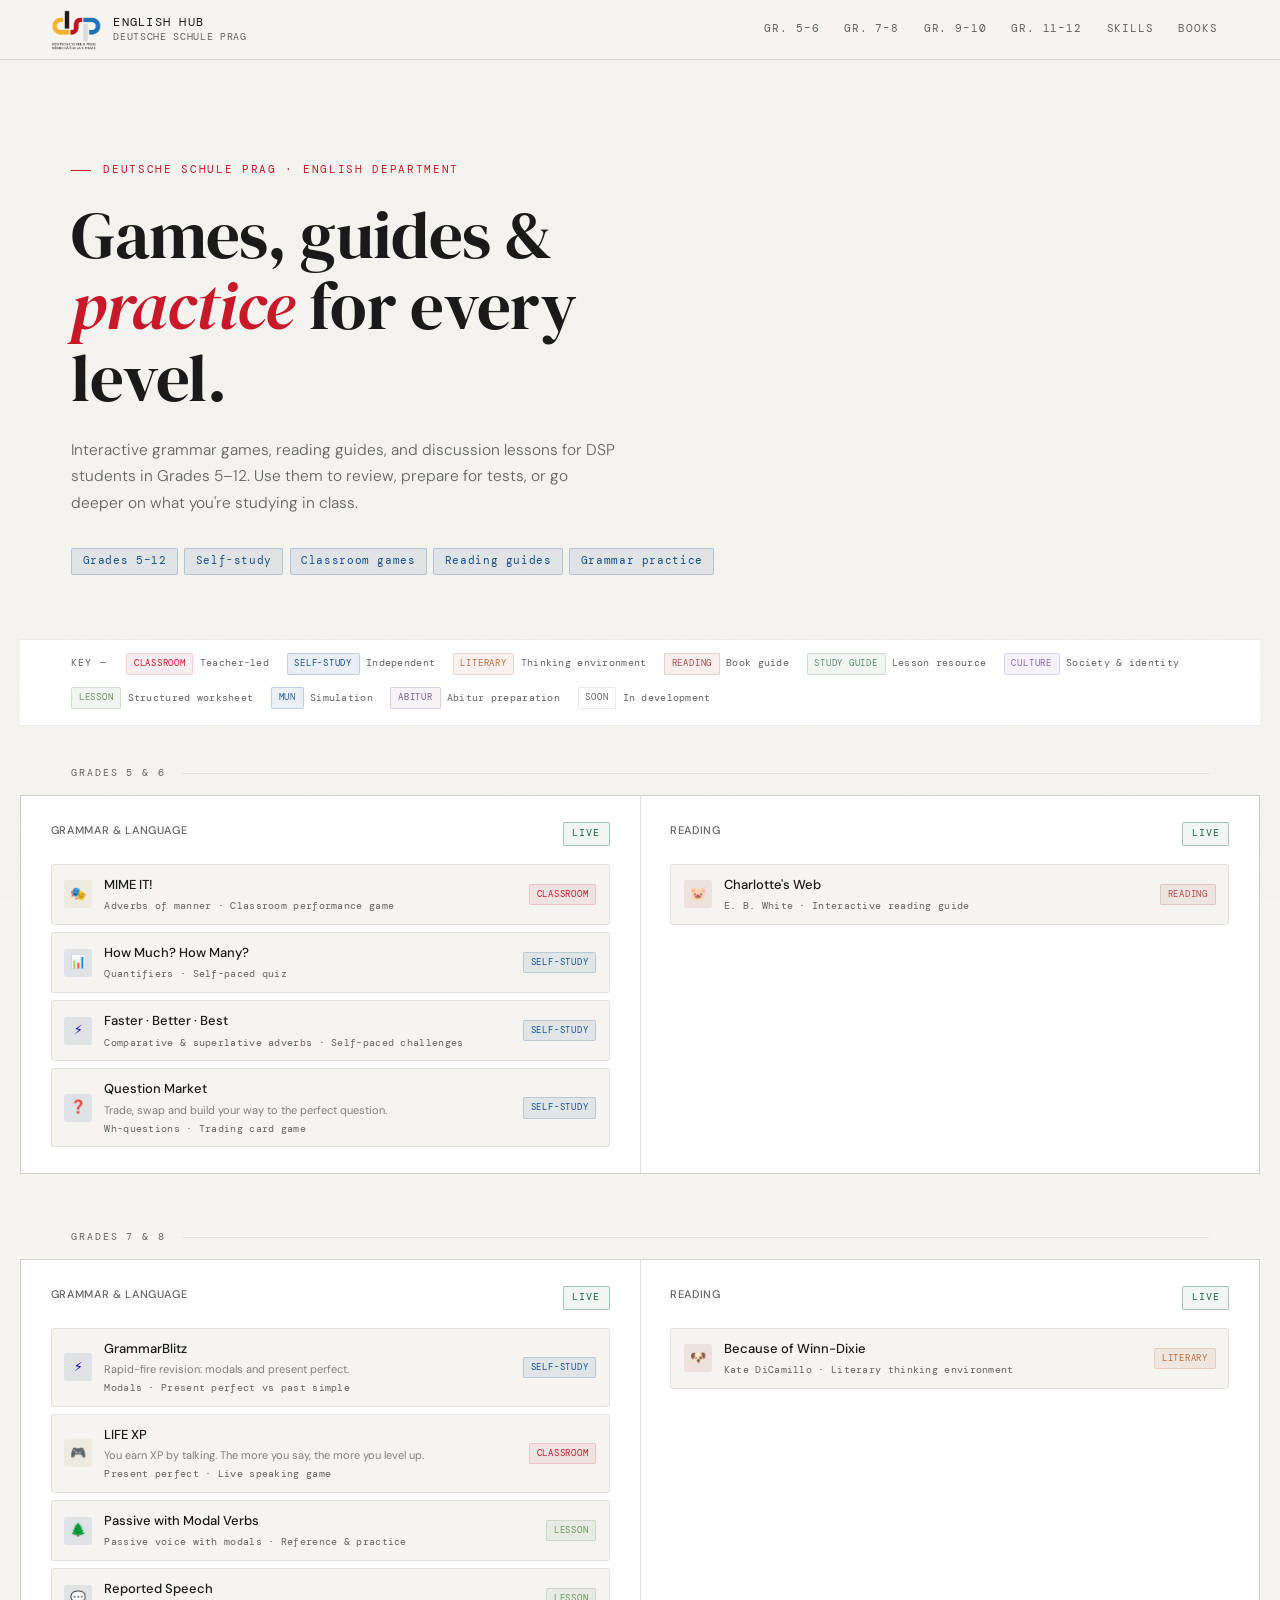
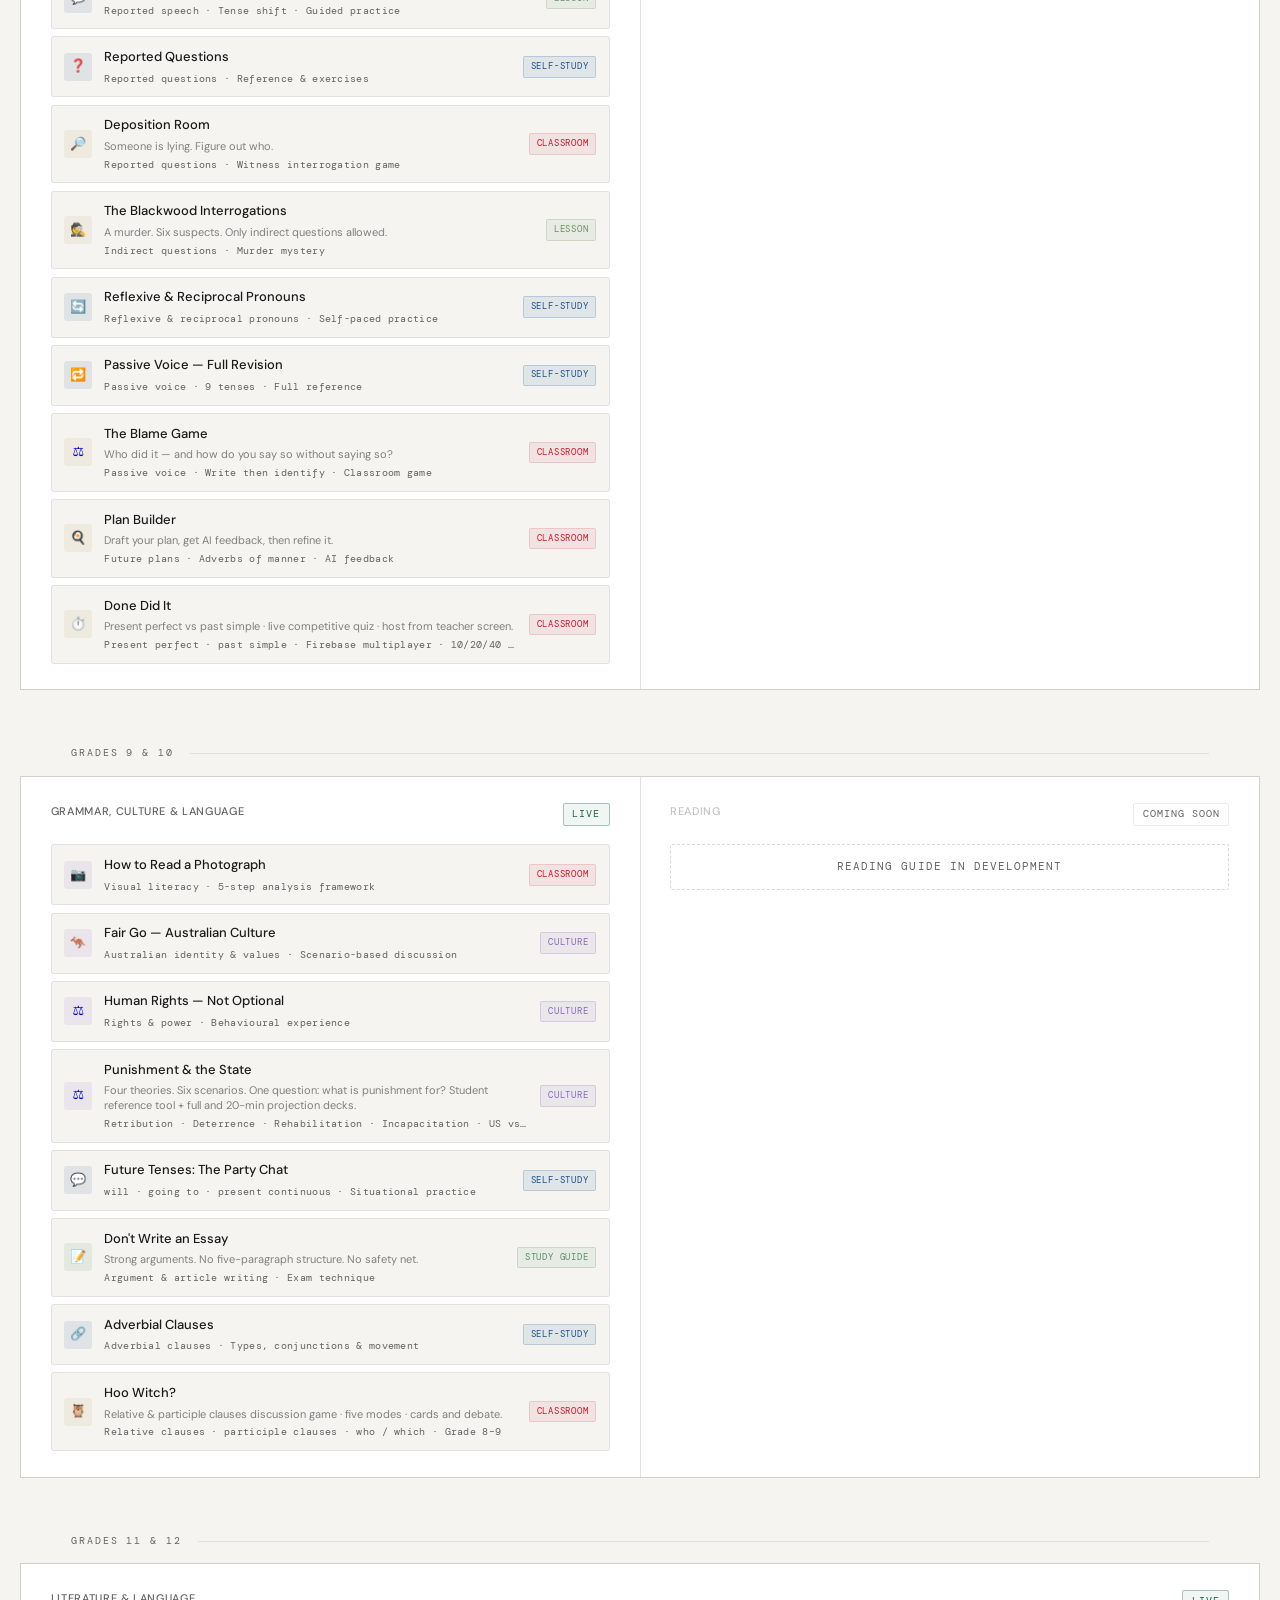
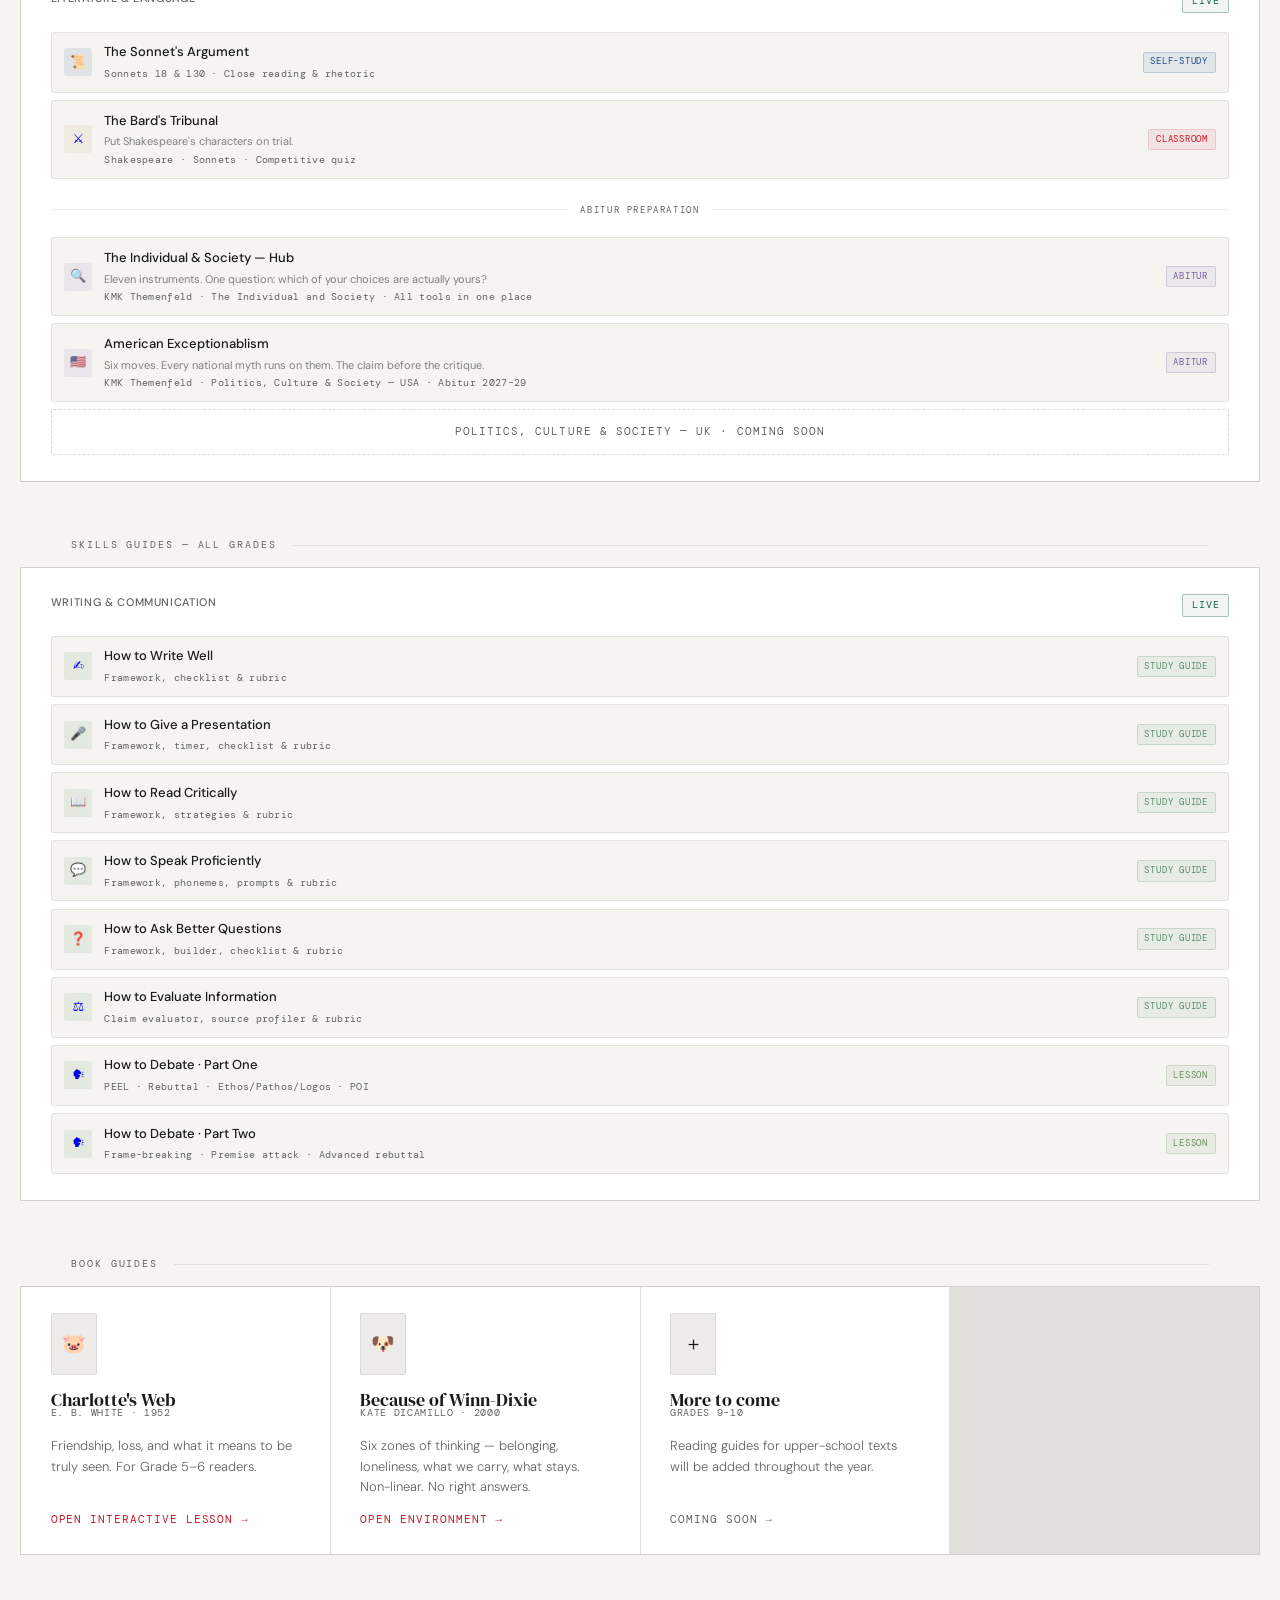
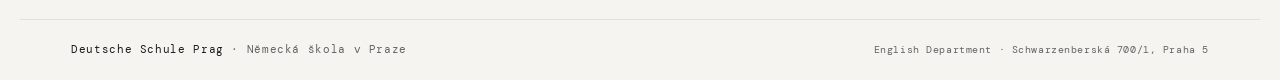
==== index.html @ 022a6817 "Add new game item for 'Punishment & the State'" ====
<!DOCTYPE html>
<html lang="en">
<head>
<meta charset="UTF-8">
<meta name="viewport" content="width=device-width, initial-scale=1.0">
<title>DSP English Hub</title>
<meta name="description" content="Interactive grammar games, reading guides, and discussion lessons for Deutsche Schule Prag students in Grades 5–12.">
<meta property="og:title" content="DSP English Hub">
<meta property="og:description" content="Interactive grammar games, reading guides, and discussion lessons for DSP students in Grades 5–12.">
<meta property="og:type" content="website">
<meta property="og:image" content="https://justinsteinmetz.github.io/DSP_English_Hub/og-image.png">
<meta property="og:image:width" content="1200">
<meta property="og:image:height" content="630">
<link rel="icon" href="dsp-logo.svg" type="image/svg+xml">
<link rel="icon" href="dsp-logo.png" type="image/png">
<link rel="preconnect" href="https://fonts.googleapis.com">
<link rel="preconnect" href="https://fonts.gstatic.com" crossorigin>
<link href="https://fonts.googleapis.com/css2?family=DM+Serif+Display:ital@0;1&family=DM+Mono:wght@300;400;500&family=DM+Sans:ital,wght@0,300;0,400;0,500;1,300&display=swap" rel="stylesheet">
<style>
  :root {
    --bg:          #f5f4f0;
    --bg2:         #edecea;
    --bg3:         #e6e4de;
    --surface:     #ffffff;
    --border:      rgba(0,0,0,0.08);
    --border-hi:   rgba(0,0,0,0.15);
    --text:        #1a1a1a;
    --muted:       #636363;
    --accent:      #c8192a;
    --accent2:     #1a4f8c;
    --accent-dim:  rgba(200,25,42,0.07);
    --green:       #1a6642;
    --tag-bg:      rgba(26,79,140,0.09);
    --shadow-card: 0 1px 3px rgba(0,0,0,0.04), 0 1px 2px rgba(0,0,0,0.03);

    --serif: 'DM Serif Display', Georgia, serif;
    --mono:  'DM Mono', monospace;
    --sans:  'DM Sans', system-ui, sans-serif;
  }

  *, *::before, *::after { box-sizing: border-box; margin: 0; padding: 0; }
  html { scroll-behavior: smooth; }

  body {
    background: var(--bg);
    color: var(--text);
    font-family: var(--sans);
    font-size: 15px;
    line-height: 1.6;
    min-height: 100vh;
    overflow-x: hidden;
    position: relative;
  }

  /* Grain texture — actually visible this time */
  body::before {
    content: '';
    position: fixed;
    inset: 0;
    background-image: url("data:image/svg+xml,%3Csvg viewBox='0 0 200 200' xmlns='http://www.w3.org/2000/svg'%3E%3Cfilter id='n'%3E%3CfeTurbulence type='fractalNoise' baseFrequency='0.75' numOctaves='4' stitchTiles='stitch'/%3E%3C/filter%3E%3Crect width='100%25' height='100%25' filter='url(%23n)' opacity='0.05'/%3E%3C/svg%3E");
    background-size: 200px 200px;
    pointer-events: none;
    z-index: 0;
    opacity: 0.75;
    mix-blend-mode: multiply;
  }

  /* ── HEADER ── */
  header {
    position: sticky;
    top: 0;
    z-index: 100;
    padding: 0 clamp(1.25rem, 4vw, 3.5rem);
    height: 60px;
    display: flex;
    align-items: center;
    justify-content: space-between;
    border-bottom: 1px solid var(--border-hi);
    background: rgba(245,244,240,0.96);
    backdrop-filter: blur(8px);
    -webkit-backdrop-filter: blur(8px);
  }

  .logo {
    display: flex;
    align-items: center;
    gap: 0.7rem;
    text-decoration: none;
    flex-shrink: 0;
  }

  .logo-mark img {
    height: 40px;
    width: auto;
    display: block;
  }

  .logo-text {
    font-family: var(--mono);
    font-size: 11.5px;
    font-weight: 400;
    letter-spacing: 0.11em;
    text-transform: uppercase;
    color: var(--text);
    line-height: 1.3;
  }

  .logo-text span {
    display: block;
    color: var(--muted);
    font-size: 9.5px;
    letter-spacing: 0.07em;
  }

  nav {
    display: flex;
    align-items: center;
    gap: 0.15rem;
  }

  nav a {
    font-family: var(--mono);
    font-size: 10.5px;
    letter-spacing: 0.08em;
    text-transform: uppercase;
    color: var(--muted);
    text-decoration: none;
    padding: 0.35rem 0.7rem;
    border-radius: 2px;
    transition: color 0.15s, background 0.15s;
  }

  nav a:hover {
    color: var(--text);
    background: var(--surface);
  }

  /* ── HERO ── */
  .hero {
    position: relative;
    z-index: 1;
    padding: clamp(3.5rem, 8vw, 6.5rem) clamp(1.25rem, 4vw, 3.5rem) clamp(2.5rem, 5vw, 4.5rem);
    max-width: 1240px;
    margin: 0 auto;
  }

  .hero-eyebrow {
    font-family: var(--mono);
    font-size: 10.5px;
    letter-spacing: 0.16em;
    text-transform: uppercase;
    color: var(--accent);
    margin-bottom: 1.25rem;
    display: flex;
    align-items: center;
    gap: 0.75rem;
  }

  .hero-eyebrow::before {
    content: '';
    display: block;
    width: 20px;
    height: 1px;
    background: currentColor;
    flex-shrink: 0;
  }

  h1 {
    font-family: var(--serif);
    font-size: clamp(2.5rem, 5.5vw, 4.2rem);
    font-weight: 400;
    line-height: 1.06;
    color: var(--text);
    max-width: 18ch;
    margin-bottom: 1.5rem;
    letter-spacing: -0.01em;
  }

  h1 em {
    font-style: italic;
    color: var(--accent);
  }

  .hero-desc {
    font-size: 15.5px;
    color: var(--muted);
    max-width: 50ch;
    line-height: 1.7;
    margin-bottom: 2rem;
    font-weight: 300;
  }

  .hero-tags {
    display: flex;
    flex-wrap: wrap;
    gap: 0.4rem;
  }

  .tag {
    font-family: var(--mono);
    font-size: 10.5px;
    letter-spacing: 0.06em;
    color: var(--accent2);
    background: var(--tag-bg);
    border: 1px solid rgba(26,79,140,0.22);
    padding: 0.25rem 0.65rem;
    border-radius: 2px;
  }

  /* ── SECTION LABELS ── */
  .section-label {
    position: relative;
    z-index: 1;
    font-family: var(--mono);
    font-size: 9.5px;
    letter-spacing: 0.20em;
    text-transform: uppercase;
    color: var(--muted);
    padding: clamp(1.5rem, 3.5vw, 2.5rem) clamp(1.25rem, 4vw, 3.5rem) 0.9rem;
    max-width: 1240px;
    margin: 0 auto;
    display: flex;
    align-items: center;
    gap: 1rem;
    scroll-margin-top: 68px;
  }

  .section-label::after {
    content: '';
    flex: 1;
    height: 1px;
    background: var(--border);
  }

  /* ── KEY BAR ── */
  .key-bar {
    position: relative;
    z-index: 1;
    background: var(--surface);
    max-width: 1240px;
    margin: 0 auto;
    padding: 0.85rem clamp(1.25rem, 4vw, 3.5rem) 1rem;
    display: flex;
    flex-wrap: wrap;
    gap: 0.8rem 1.1rem;
    align-items: center;
    border-top: 1px solid var(--border);
    border-bottom: 1px solid var(--border);
    margin-bottom: 0;
  }

  .key-label {
    font-family: var(--mono);
    font-size: 9.5px;
    letter-spacing: 0.12em;
    color: var(--muted);
    text-transform: uppercase;
    margin-right: 0.1rem;
  }

  .key-item {
    display: flex;
    align-items: center;
    gap: 0.4rem;
    font-family: var(--mono);
    font-size: 9.5px;
    color: var(--muted);
    letter-spacing: 0.03em;
  }

  /* ── YEAR GRID ── */
  .year-grid {
    display: grid;
    grid-template-columns: repeat(auto-fit, minmax(310px, 1fr));
    gap: 1px;
    background: var(--border);
    max-width: 1240px;
    margin: 0 auto clamp(0.5rem, 2vw, 1rem);
    border: 1px solid var(--border);
    position: relative;
    z-index: 1;
  }

  .year-card {
    background: var(--surface);
    padding: 1.6rem 1.85rem;
    display: flex;
    flex-direction: column;
    gap: 1.15rem;
    transition: background 0.18s;
    position: relative;
    overflow: hidden;
  }

  /* Left accent line */
  .year-card::before {
    content: '';
    position: absolute;
    top: 0; left: 0;
    width: 3px;
    height: 100%;
    background: transparent;
    transition: background 0.18s;
  }

  .year-card:hover { background: var(--bg2); }
  .year-card:hover::before { background: var(--accent); }

  .year-card-header {
    display: flex;
    align-items: flex-start;
    justify-content: space-between;
    gap: 1rem;
  }

  .year-number {
    font-family: var(--serif);
    font-size: 2.2rem;
    font-weight: 400;
    line-height: 1;
    color: var(--text);
    letter-spacing: -0.02em;
  }

  .year-title {
    font-family: var(--sans);
    font-size: 11px;
    font-weight: 500;
    color: var(--muted);
    letter-spacing: 0.06em;
    text-transform: uppercase;
  }

  .year-badge {
    font-family: var(--mono);
    font-size: 9.5px;
    letter-spacing: 0.1em;
    text-transform: uppercase;
    padding: 0.2rem 0.55rem;
    border-radius: 2px;
    border: 1px solid;
    flex-shrink: 0;
  }

  .badge-active {
    color: var(--green);
    border-color: rgba(26,102,66,0.35);
    background: rgba(26,102,66,0.06);
  }

  .badge-soon {
    color: var(--muted);
    border-color: var(--border);
    background: transparent;
  }

  /* ── GAME LIST ── */
  .game-list {
    display: flex;
    flex-direction: column;
    gap: 0.45rem;
  }

  .game-item {
    display: flex;
    align-items: center;
    gap: 0.75rem;
    padding: 0.6rem 0.8rem;
    background: var(--bg);
    border: 1px solid var(--border);
    border-radius: 3px;
    text-decoration: none;
    transition: border-color 0.15s, background 0.15s, transform 0.1s;
    position: relative;
  }

  .game-item:hover {
    border-color: var(--border-hi);
    background: var(--surface);
    transform: translateX(2px);
  }

  .game-item.disabled {
    opacity: 0.35;
    pointer-events: none;
    cursor: default;
  }

  .game-icon {
    width: 28px;
    height: 28px;
    border-radius: 3px;
    display: flex;
    align-items: center;
    justify-content: center;
    font-size: 13px;
    flex-shrink: 0;
  }

  .icon-classroom { background: rgba(200,169,110,0.13); }
  .icon-self      { background: rgba(26,79,140,0.10);  }
  .icon-culture   { background: rgba(155,126,203,0.12);}
  .icon-reading   { background: rgba(180,80,80,0.11);  }
  .icon-guide     { background: rgba(100,155,110,0.12);}
  .icon-mun       { background: rgba(26,79,140,0.13);  }

  .game-info { flex: 1; min-width: 0; }

  .game-name {
    font-family: var(--sans);
    font-size: 13px;
    font-weight: 500;
    color: var(--text);
    white-space: nowrap;
    overflow: hidden;
    text-overflow: ellipsis;
  }


.game-desc{
  font-size:11px;
  line-height:1.35;
  color:var(--muted);
  margin-top:3px;
  margin-bottom:2px;
  opacity:.8;
}

  .game-meta {
    font-family: var(--mono);
    font-size: 10px;
    color: var(--muted);
    letter-spacing: 0.03em;
    margin-top: 3px;
    white-space: nowrap;
    overflow: hidden;
    text-overflow: ellipsis;
  }

  /* ── TYPE BADGES ── */
  .game-type {
    font-family: var(--mono);
    font-size: 8.5px;
    letter-spacing: 0.09em;
    text-transform: uppercase;
    padding: 0.18rem 0.42rem;
    border-radius: 2px;
    flex-shrink: 0;
    border: 1px solid transparent;
  }

  .type-classroom { color: var(--accent);  background: var(--accent-dim); border-color: rgba(200,25,42,0.15); }
  .type-self      { color: var(--accent2); background: var(--tag-bg);     border-color: rgba(26,79,140,0.2); }
  .type-lesson    { color: #6a9060;  background: rgba(106,144,96,0.09);  border-color: rgba(106,144,96,0.22); }
  .type-reading   { color: #b04a4a;  background: rgba(176,74,74,0.09);   border-color: rgba(176,74,74,0.2); }
  .type-literary  { color: #b86a3a;  background: rgba(184,106,58,0.09);  border-color: rgba(184,106,58,0.2); }
  .type-guide     { color: #5a8e6a;  background: rgba(90,142,106,0.09);  border-color: rgba(90,142,106,0.22); }
  .type-culture   { color: #8a66bb;  background: rgba(138,102,187,0.09); border-color: rgba(138,102,187,0.22); }
  .type-mun       { color: #2a5fa0;  background: rgba(42,95,160,0.09);   border-color: rgba(42,95,160,0.22); }
  .type-soon      { color: var(--muted); background: transparent; border-color: var(--border); }

  /* ── COMING SOON STATE ── */
  .year-card.coming-soon .year-title { opacity: 0.38; }

  .coming-soon-msg {
    font-family: var(--mono);
    font-size: 10.5px;
    letter-spacing: 0.1em;
    text-transform: uppercase;
    color: var(--muted);
    border: 1px dashed var(--border-hi);
    padding: 0.85rem 1rem;
    text-align: center;
    border-radius: 2px;
  }

  /* ── BOOK GRID ── */
  .book-grid {
    display: grid;
    grid-template-columns: repeat(auto-fill, minmax(270px, 1fr));
    gap: 1px;
    background: var(--border);
    max-width: 1240px;
    margin: 0 auto clamp(1rem, 3vw, 2rem);
    border: 1px solid var(--border);
    position: relative;
    z-index: 1;
  }

  .book-card {
    background: var(--surface);
    padding: 1.6rem 1.85rem;
    display: flex;
    flex-direction: column;
    gap: 0.9rem;
    position: relative;
    overflow: hidden;
    transition: background 0.18s;
  }

  /* Top accent line — all cards, on hover */
  .book-card::before {
    content: '';
    position: absolute;
    top: 0; left: 0;
    width: 100%; height: 3px;
    background: transparent;
    transition: background 0.18s;
  }

  .book-card:hover { background: var(--bg2); }
  .book-card:not(.coming-soon):hover::before { background: var(--accent); }

  .book-cover-placeholder {
    width: 46px;
    height: 62px;
    background: var(--bg2);
    border: 1px solid var(--border);
    border-radius: 2px;
    display: flex;
    align-items: center;
    justify-content: center;
    font-size: 19px;
    flex-shrink: 0;
  }

  .book-title {
    font-family: var(--serif);
    font-size: 1.15rem;
    font-weight: 400;
    line-height: 1.2;
    color: var(--text);
  }

  .book-author {
    font-family: var(--mono);
    font-size: 9.5px;
    letter-spacing: 0.07em;
    color: var(--muted);
    text-transform: uppercase;
    margin-top: -0.3rem;
  }

  .book-desc {
    font-size: 13px;
    color: var(--muted);
    line-height: 1.58;
    font-weight: 300;
  }

  .book-link {
    font-family: var(--mono);
    font-size: 10.5px;
    letter-spacing: 0.09em;
    text-transform: uppercase;
    color: var(--accent);
    text-decoration: none;
    display: inline-flex;
    align-items: center;
    gap: 0.35rem;
    margin-top: auto;
    transition: gap 0.15s;
  }

  .book-link:hover { gap: 0.65rem; }
  .book-link.disabled { color: var(--muted); pointer-events: none; }

  /* ── FOOTER ── */
  footer {
    position: relative;
    z-index: 1;
    max-width: 1240px;
    margin: clamp(2rem, 5vw, 4rem) auto 0;
    padding: 1.35rem clamp(1.25rem, 4vw, 3.5rem);
    border-top: 1px solid var(--border);
    display: flex;
    align-items: center;
    justify-content: space-between;
    flex-wrap: wrap;
    gap: 0.75rem;
  }

  .footer-left {
    font-family: var(--mono);
    font-size: 10.5px;
    color: var(--muted);
    letter-spacing: 0.06em;
  }

  .footer-left strong { color: var(--text); font-weight: 400; }

  .footer-right {
    font-family: var(--mono);
    font-size: 9.5px;
    color: var(--muted);
    letter-spacing: 0.06em;
    text-align: right;
  }

  /* ── THEMENFELD DIVIDER ── */
  .themenfeld-divider {
    font-family: var(--mono);
    font-size: 9px;
    letter-spacing: 0.18em;
    text-transform: uppercase;
    color: var(--muted);
    display: flex;
    align-items: center;
    gap: 0.75rem;
    margin: 0.35rem 0 0.1rem;
  }

  .themenfeld-divider::before,
  .themenfeld-divider::after {
    content: '';
    flex: 1;
    height: 1px;
    background: var(--border);
  }

  .type-themenfeld {
    color: #7a5ea0;
    background: rgba(122,94,160,0.08);
    border-color: rgba(122,94,160,0.22);
  }

  .themenfeld-item {
    opacity: 0.72;
    pointer-events: none;
    cursor: default;
  }

  /* ── SCROLLBAR ── */
  ::-webkit-scrollbar { width: 5px; }
  ::-webkit-scrollbar-track { background: var(--bg); }
  ::-webkit-scrollbar-thumb { background: var(--border-hi); border-radius: 3px; }
  ::-webkit-scrollbar-thumb:hover { background: var(--muted); }

  /* ── MOBILE NAV ── */
  .nav-toggle {
    display: none;
    background: none;
    border: 1px solid var(--border-hi);
    color: var(--muted);
    font-family: var(--mono);
    font-size: 10.5px;
    letter-spacing: 0.08em;
    text-transform: uppercase;
    padding: 0.35rem 0.7rem;
    cursor: pointer;
    border-radius: 2px;
    transition: background 0.15s, color 0.15s;
  }

  .nav-toggle:hover { background: var(--surface); color: var(--text); }

  @media (max-width: 620px) {
    nav {
      display: none;
      flex-direction: column;
      position: absolute;
      top: 60px;
      left: 0; right: 0;
      background: var(--bg);
      border-bottom: 1px solid var(--border-hi);
      padding: 0.5rem;
      z-index: 200;
    }
    nav.open { display: flex; }
    nav a { padding: 0.6rem 0.75rem; }
    .nav-toggle { display: block; }
    .year-grid, .book-grid { grid-template-columns: 1fr; }
    .key-bar { gap: 0.6rem; }
    h1 { max-width: 100%; }
  }

  /* ── REDUCED MOTION ── */
  @media (prefers-reduced-motion: reduce) {
    *, *::before, *::after {
      transition: none !important;
      animation: none !important;
    }
  }
</style>
</head>
<body>

<!-- HEADER -->
<header>
  <a href="#" class="logo">
    <div class="logo-mark">
      <img src="[data-uri]" alt="Deutsche Schule Prag">
    </div>
    <div class="logo-text">
      English Hub
      <span>Deutsche Schule Prag</span>
    </div>
  </a>
  <button class="nav-toggle" id="navToggle" onclick="toggleNav()" aria-label="Toggle navigation" aria-expanded="false">Menu</button>
  <nav id="mainNav">
    <a href="#grades">Gr. 5–6</a>
    <a href="#grades7-8">Gr. 7–8</a>
    <a href="#grades9-10">Gr. 9–10</a>
    <a href="#grades11-12">Gr. 11–12</a>
    <a href="#skills-guides">Skills</a>
    <a href="#books">Books</a>
  </nav>
</header>

<!-- HERO -->
<main>
<section class="hero">
  <div class="hero-eyebrow">Deutsche Schule Prag · English Department</div>
  <h1>Games, guides &amp; <em>practice</em> for every level.</h1>
  <p class="hero-desc">
    Interactive grammar games, reading guides, and discussion lessons for DSP students in Grades 5–12.
    Use them to review, prepare for tests, or go deeper on what you're studying in class.
  </p>
  <div class="hero-tags">
    <span class="tag">Grades 5–12</span>
    <span class="tag">Self-study</span>
    <span class="tag">Classroom games</span>
    <span class="tag">Reading guides</span>
    <span class="tag">Grammar practice</span>
  </div>
</section>

<!-- KEY -->
<div class="key-bar">
  <span class="key-label">Key —</span>
  <span class="key-item"><span class="game-type type-classroom">Classroom</span> Teacher-led</span>
  <span class="key-item"><span class="game-type type-self">Self-study</span> Independent</span>
  <span class="key-item"><span class="game-type type-literary">Literary</span> Thinking environment</span>
  <span class="key-item"><span class="game-type type-reading">Reading</span> Book guide</span>
  <span class="key-item"><span class="game-type type-guide">Study guide</span> Lesson resource</span>
  <span class="key-item"><span class="game-type type-culture">Culture</span> Society &amp; identity</span>
  <span class="key-item"><span class="game-type type-lesson">Lesson</span> Structured worksheet</span>
  <span class="key-item"><span class="game-type type-mun">MUN</span> Simulation</span>
  <span class="key-item"><span class="game-type type-themenfeld">Abitur</span> Abitur preparation</span>
  <span class="key-item"><span class="game-type type-soon">Soon</span> In development</span>
</div>

<!-- ─────────── GRADES 5–6 ─────────── -->
<div class="section-label" id="grades">Grades 5 &amp; 6</div>
<div class="year-grid">

  <div class="year-card">
    <div class="year-card-header">
      <div>
        <div class="year-title">Grammar &amp; Language</div>
      </div>
      <span class="year-badge badge-active">Live</span>
    </div>
    <div class="game-list">
      <a href="https://justinsteinmetz.github.io/MIME_IT/" target="_blank" rel="noopener noreferrer" class="game-item">
        <div class="game-icon icon-classroom" aria-hidden="true">🎭</div>
        <div class="game-info">
          <div class="game-name">MIME IT!</div>
          <div class="game-meta">Adverbs of manner · Classroom performance game</div>
        </div>
        <span class="game-type type-classroom">Classroom</span>
      </a>
      <a href="https://justinsteinmetz.github.io/HowMuchHowMany/" target="_blank" rel="noopener noreferrer" class="game-item">
        <div class="game-icon icon-self" aria-hidden="true">📊</div>
        <div class="game-info">
          <div class="game-name">How Much? How Many?</div>
          <div class="game-meta">Quantifiers · Self-paced quiz</div>
        </div>
        <span class="game-type type-self">Self-study</span>
      </a>
      <a href="https://justinsteinmetz.github.io/comparative-superlative-adverbs/" target="_blank" rel="noopener noreferrer" class="game-item">
        <div class="game-icon icon-self" aria-hidden="true">⚡</div>
        <div class="game-info">
          <div class="game-name">Faster · Better · Best</div>
          <div class="game-meta">Comparative &amp; superlative adverbs · Self-paced challenges</div>
        </div>
        <span class="game-type type-self">Self-study</span>
      </a>
      <a href="https://justinsteinmetz.github.io/QuestionMarket/" target="_blank" rel="noopener noreferrer" class="game-item">
        <div class="game-icon icon-self" aria-hidden="true">❓</div>
        <div class="game-info">
          <div class="game-name">Question Market</div>
          <div class="game-desc">Trade, swap and build your way to the perfect question.</div>
          <div class="game-meta">Wh-questions · Trading card game</div>
        </div>
        <span class="game-type type-self">Self-study</span>
      </a>
    </div>
  </div>

  <div class="year-card">
    <div class="year-card-header">
      <div>
        <div class="year-title">Reading</div>
      </div>
      <span class="year-badge badge-active">Live</span>
    </div>
    <div class="game-list">
      <a href="https://justinsteinmetz.github.io/Charlotte-s-Web-overview/" target="_blank" rel="noopener noreferrer" class="game-item">
        <div class="game-icon icon-reading" aria-hidden="true">🐷</div>
        <div class="game-info">
          <div class="game-name">Charlotte's Web</div>
          <div class="game-meta">E. B. White · Interactive reading guide</div>
        </div>
        <span class="game-type type-reading">Reading</span>
      </a>
    </div>
  </div>

</div>

<!-- ─────────── GRADES 7–8 ─────────── -->
<div class="section-label" id="grades7-8">Grades 7 &amp; 8</div>
<div class="year-grid">

  <div class="year-card">
    <div class="year-card-header">
      <div>
        <div class="year-title">Grammar &amp; Language</div>
      </div>
      <span class="year-badge badge-active">Live</span>
    </div>
    <div class="game-list">
      <a href="https://justinsteinmetz.github.io/GRAMMARBLITZ/" target="_blank" rel="noopener noreferrer" class="game-item">
        <div class="game-icon icon-self" aria-hidden="true">⚡</div>
        <div class="game-info">
          <div class="game-name">GrammarBlitz</div>
          <div class="game-desc">Rapid-fire revision: modals and present perfect.</div>
          <div class="game-meta">Modals · Present perfect vs past simple</div>
        </div>
        <span class="game-type type-self">Self-study</span>
      </a>
      <a href="https://justinsteinmetz.github.io/presentperfectlifexp/" target="_blank" rel="noopener noreferrer" class="game-item">
        <div class="game-icon icon-classroom" aria-hidden="true">🎮</div>
        <div class="game-info">
          <div class="game-name">LIFE XP</div>
          <div class="game-desc">You earn XP by talking. The more you say, the more you level up.</div>
          <div class="game-meta">Present perfect · Live speaking game</div>
        </div>
        <span class="game-type type-classroom">Classroom</span>
      </a>
      <a href="https://justinsteinmetz.github.io/passivewithmodalverbs/" target="_blank" rel="noopener noreferrer" class="game-item">
        <div class="game-icon icon-self" aria-hidden="true">🌲</div>
        <div class="game-info">
          <div class="game-name">Passive with Modal Verbs</div>
          <div class="game-meta">Passive voice with modals · Reference &amp; practice</div>
        </div>
        <span class="game-type type-lesson">Lesson</span>
      </a>
      <a href="https://justinsteinmetz.github.io/ReportedSpeech/" target="_blank" rel="noopener noreferrer" class="game-item">
        <div class="game-icon icon-self" aria-hidden="true">💬</div>
        <div class="game-info">
          <div class="game-name">Reported Speech</div>
          <div class="game-meta">Reported speech · Tense shift · Guided practice</div>
        </div>
        <span class="game-type type-lesson">Lesson</span>
      </a>
      <a href="https://justinsteinmetz.github.io/Reported-Questions/" target="_blank" rel="noopener noreferrer" class="game-item">
        <div class="game-icon icon-self" aria-hidden="true">❓</div>
        <div class="game-info">
          <div class="game-name">Reported Questions</div>
          <div class="game-meta">Reported questions · Reference &amp; exercises</div>
        </div>
        <span class="game-type type-self">Self-study</span>
      </a>
      <a href="https://justinsteinmetz.github.io/DEPOSITION_Reported_Questions/" target="_blank" rel="noopener noreferrer" class="game-item">
        <div class="game-icon icon-classroom" aria-hidden="true">🔎</div>
        <div class="game-info">
          <div class="game-name">Deposition Room</div>
          <div class="game-desc">Someone is lying. Figure out who.</div>
          <div class="game-meta">Reported questions · Witness interrogation game</div>
        </div>
        <span class="game-type type-classroom">Classroom</span>
      </a>
      <a href="https://justinsteinmetz.github.io/ReportedSpeechQuestionsBlackwood/" target="_blank" rel="noopener noreferrer" class="game-item">
        <div class="game-icon icon-classroom" aria-hidden="true">🕵️</div>
        <div class="game-info">
          <div class="game-name">The Blackwood Interrogations</div>
          <div class="game-desc">A murder. Six suspects. Only indirect questions allowed.</div>
          <div class="game-meta">Indirect questions · Murder mystery</div>
        </div>
        <span class="game-type type-lesson">Lesson</span>
      </a>
      <a href="https://justinsteinmetz.github.io/ReflexiveReciprocalPronouns/" target="_blank" rel="noopener noreferrer" class="game-item">
        <div class="game-icon icon-self" aria-hidden="true">🔄</div>
        <div class="game-info">
          <div class="game-name">Reflexive &amp; Reciprocal Pronouns</div>
          <div class="game-meta">Reflexive &amp; reciprocal pronouns · Self-paced practice</div>
        </div>
        <span class="game-type type-self">Self-study</span>
      </a>
      <a href="https://justinsteinmetz.github.io/PASSIVEREVIEW/" target="_blank" rel="noopener noreferrer" class="game-item">
        <div class="game-icon icon-self" aria-hidden="true">🔁</div>
        <div class="game-info">
          <div class="game-name">Passive Voice — Full Revision</div>
          <div class="game-meta">Passive voice · 9 tenses · Full reference</div>
        </div>
        <span class="game-type type-self">Self-study</span>
      </a>
      <a href="https://justinsteinmetz.github.io/BlameGame/" target="_blank" rel="noopener noreferrer" class="game-item">
        <div class="game-icon icon-classroom" aria-hidden="true">⚖️</div>
        <div class="game-info">
          <div class="game-name">The Blame Game</div>
          <div class="game-desc">Who did it — and how do you say so without saying so?</div>
          <div class="game-meta">Passive voice · Write then identify · Classroom game</div>
        </div>
        <span class="game-type type-classroom">Classroom</span>
      </a>
      <a href="https://justinsteinmetz.github.io/PlanBuilder/" target="_blank" rel="noopener noreferrer" class="game-item">
        <div class="game-icon icon-classroom" aria-hidden="true">🍳</div>
        <div class="game-info">
          <div class="game-name">Plan Builder</div>
          <div class="game-desc">Draft your plan, get AI feedback, then refine it.</div>
          <div class="game-meta">Future plans · Adverbs of manner · AI feedback</div>
        </div>
        <span class="game-type type-classroom">Classroom</span>
      </a>
      <a href="https://justinsteinmetz.github.io/done_did_it/" target="_blank" rel="noopener noreferrer" class="game-item">
        <div class="game-icon icon-classroom" aria-hidden="true">⏱️</div>
        <div class="game-info">
          <div class="game-name">Done Did It</div>
          <div class="game-desc">Present perfect vs past simple · live competitive quiz · host from teacher screen.</div>
          <div class="game-meta">Present perfect · past simple · Firebase multiplayer · 10/20/40 questions</div>
        </div>
        <span class="game-type type-classroom">Classroom</span>
      </a>
    </div>
  </div>

  <div class="year-card">
    <div class="year-card-header">
      <div>
        <div class="year-title">Reading</div>
      </div>
      <span class="year-badge badge-active">Live</span>
    </div>
    <div class="game-list">
      <a href="https://justinsteinmetz.github.io/BoWD/" target="_blank" rel="noopener noreferrer" class="game-item">
        <div class="game-icon icon-reading" aria-hidden="true">🐶</div>
        <div class="game-info">
          <div class="game-name">Because of Winn-Dixie</div>
          <div class="game-meta">Kate DiCamillo · Literary thinking environment</div>
        </div>
        <span class="game-type type-literary">Literary</span>
      </a>
    </div>
  </div>

</div>

<!-- ─────────── GRADES 9–10 ─────────── -->
<div class="section-label" id="grades9-10">Grades 9 &amp; 10</div>
<div class="year-grid">

  <div class="year-card">
    <div class="year-card-header">
      <div>
        <div class="year-title">Grammar, Culture &amp; Language</div>
      </div>
      <span class="year-badge badge-active">Live</span>
    </div>
    <div class="game-list">
      <a href="https://justinsteinmetz.github.io/How_to_Read_a_Photograph/" target="_blank" rel="noopener noreferrer" class="game-item">
        <div class="game-icon icon-culture" aria-hidden="true">📷</div>
        <div class="game-info">
          <div class="game-name">How to Read a Photograph</div>
          <div class="game-meta">Visual literacy · 5-step analysis framework</div>
        </div>
        <span class="game-type type-classroom">Classroom</span>
      </a>
      <a href="https://justinsteinmetz.github.io/AustralianCulture/" target="_blank" rel="noopener noreferrer" class="game-item">
        <div class="game-icon icon-culture" aria-hidden="true">🦘</div>
        <div class="game-info">
          <div class="game-name">Fair Go — Australian Culture</div>
          <div class="game-meta">Australian identity &amp; values · Scenario-based discussion</div>
        </div>
        <span class="game-type type-culture">Culture</span>
      </a>
      <a href="https://justinsteinmetz.github.io/human_rights/" target="_blank" rel="noopener noreferrer" class="game-item">
        <div class="game-icon icon-culture" aria-hidden="true">⚖️</div>
        <div class="game-info">
          <div class="game-name">Human Rights — Not Optional</div>
          <div class="game-meta">Rights &amp; power · Behavioural experience</div>
        </div>
        <span class="game-type type-culture">Culture</span>
      </a>
      <a href="https://justinsteinmetz.github.io/Punishment_Philosophy/" target="_blank" rel="noopener noreferrer" class="game-item">
        <div class="game-icon icon-culture" aria-hidden="true">⚖️</div>
        <div class="game-info">
          <div class="game-name">Punishment & the State</div>
          <div class="game-desc">Four theories. Six scenarios. One question: what is punishment for? Student reference tool + full and 20-min projection decks.</div>
          <div class="game-meta">Retribution · Deterrence · Rehabilitation · Incapacitation · US vs Norway · Year 10</div>
        </div>
        <span class="game-type type-culture">Culture</span>
      </a>
      <a href="https://justinsteinmetz.github.io/future_tenses_party_chat/" target="_blank" rel="noopener noreferrer" class="game-item">
        <div class="game-icon icon-self" aria-hidden="true">💬</div>
        <div class="game-info">
          <div class="game-name">Future Tenses: The Party Chat</div>
          <div class="game-meta">will · going to · present continuous · Situational practice</div>
        </div>
        <span class="game-type type-self">Self-study</span>
      </a>
      <a href="https://justinsteinmetz.github.io/writinganarticle/" target="_blank" rel="noopener noreferrer" class="game-item">
        <div class="game-icon icon-guide" aria-hidden="true">📝</div>
        <div class="game-info">
          <div class="game-name">Don't Write an Essay</div>
          <div class="game-desc">Strong arguments. No five-paragraph structure. No safety net.</div>
          <div class="game-meta">Argument &amp; article writing · Exam technique</div>
        </div>
        <span class="game-type type-guide">Study guide</span>
      </a>
      <a href="https://justinsteinmetz.github.io/AdverbialClauses/" target="_blank" rel="noopener noreferrer" class="game-item">
        <div class="game-icon icon-self" aria-hidden="true">🔗</div>
        <div class="game-info">
          <div class="game-name">Adverbial Clauses</div>
          <div class="game-meta">Adverbial clauses · Types, conjunctions &amp; movement</div>
        </div>
        <span class="game-type type-self">Self-study</span>
      </a>
      <a href="https://justinsteinmetz.github.io/hoo_witch/" target="_blank" rel="noopener noreferrer" class="game-item">
        <div class="game-icon icon-classroom" aria-hidden="true">🦉</div>
        <div class="game-info">
          <div class="game-name">Hoo Witch?</div>
          <div class="game-desc">Relative &amp; participle clauses discussion game · five modes · cards and debate.</div>
          <div class="game-meta">Relative clauses · participle clauses · who / which · Grade 8–9</div>
        </div>
        <span class="game-type type-classroom">Classroom</span>
      </a>
    </div>
  </div>

  <div class="year-card coming-soon">
    <div class="year-card-header">
      <div>
        <div class="year-title">Reading</div>
      </div>
      <span class="year-badge badge-soon">Coming soon</span>
    </div>
    <div class="coming-soon-msg">Reading guide in development</div>
  </div>

</div>

<!-- ─────────── GRADES 11 & 12 ─────────── -->
<div class="section-label" id="grades11-12">Grades 11 &amp; 12</div>
<div class="year-grid">

  <div class="year-card">
    <div class="year-card-header">
      <div>
        <div class="year-title">Literature &amp; Language</div>
      </div>
      <span class="year-badge badge-active">Live</span>
    </div>
    <div class="game-list">
      <a href="https://justinsteinmetz.github.io/shakespeare-sonnets-yr12/" target="_blank" rel="noopener noreferrer" class="game-item">
        <div class="game-icon icon-self" aria-hidden="true">📜</div>
        <div class="game-info">
          <div class="game-name">The Sonnet's Argument</div>
          <div class="game-meta">Sonnets 18 &amp; 130 · Close reading &amp; rhetoric</div>
        </div>
        <span class="game-type type-self">Self-study</span>
      </a>
      <a href="https://justinsteinmetz.github.io/bards_tribunal/" target="_blank" rel="noopener noreferrer" class="game-item">
        <div class="game-icon icon-classroom" aria-hidden="true">⚔️</div>
        <div class="game-info">
          <div class="game-name">The Bard's Tribunal</div>
          <div class="game-desc">Put Shakespeare's characters on trial.</div>
          <div class="game-meta">Shakespeare · Sonnets · Competitive quiz</div>
        </div>
        <span class="game-type type-classroom">Classroom</span>
      </a>
    </div>

    <div class="themenfeld-divider">Abitur Preparation</div>

    <div class="game-list">
      <a href="https://justinsteinmetz.github.io/IDHUB/" target="_blank" rel="noopener noreferrer" class="game-item">
        <div class="game-icon icon-culture" aria-hidden="true">🔍</div>
        <div class="game-info">
          <div class="game-name">The Individual &amp; Society — Hub</div>
          <div class="game-desc">Eleven instruments. One question: which of your choices are actually yours?</div>
          <div class="game-meta">KMK Themenfeld · The Individual and Society · All tools in one place</div>
        </div>
        <span class="game-type type-themenfeld">Abitur</span>
      </a>
      <a href="https://justinsteinmetz.github.io/AE/" target="_blank" rel="noopener noreferrer" class="game-item">
        <div class="game-icon icon-culture" aria-hidden="true">🇺🇸</div>
        <div class="game-info">
          <div class="game-name">American Exceptionablism</div>
          <div class="game-desc">Six moves. Every national myth runs on them. The claim before the critique.</div>
          <div class="game-meta">KMK Themenfeld · Politics, Culture &amp; Society — USA · Abitur 2027–29</div>
        </div>
        <span class="game-type type-themenfeld">Abitur</span>
      </a>
      <div class="coming-soon-msg" aria-label="Politics, Culture &amp; Society — UK · Coming soon">Politics, Culture &amp; Society — UK · Coming soon</div>
    </div>
  </div>

</div>

<!-- ─────────── SKILLS GUIDES (CROSS-GRADE) ─────────── -->
<div class="section-label" id="skills-guides">Skills Guides — All Grades</div>
<div class="year-grid">

  <div class="year-card">
    <div class="year-card-header">
      <div>
        <div class="year-title">Writing &amp; Communication</div>
      </div>
      <span class="year-badge badge-active">Live</span>
    </div>
    <div class="game-list">
      <a href="https://justinsteinmetz.github.io/how_to_write_well/" target="_blank" rel="noopener noreferrer" class="game-item">
        <div class="game-icon icon-guide" aria-hidden="true">✍️</div>
        <div class="game-info">
          <div class="game-name">How to Write Well</div>
          <div class="game-meta">Framework, checklist &amp; rubric</div>
        </div>
        <span class="game-type type-guide">Study guide</span>
      </a>
      <a href="https://justinsteinmetz.github.io/how_to_give_a_presentation/" target="_blank" rel="noopener noreferrer" class="game-item">
        <div class="game-icon icon-guide" aria-hidden="true">🎤</div>
        <div class="game-info">
          <div class="game-name">How to Give a Presentation</div>
          <div class="game-meta">Framework, timer, checklist &amp; rubric</div>
        </div>
        <span class="game-type type-guide">Study guide</span>
      </a>
      <a href="https://justinsteinmetz.github.io/how_to_read_critically/" target="_blank" rel="noopener noreferrer" class="game-item">
        <div class="game-icon icon-guide" aria-hidden="true">📖</div>
        <div class="game-info">
          <div class="game-name">How to Read Critically</div>
          <div class="game-meta">Framework, strategies &amp; rubric</div>
        </div>
        <span class="game-type type-guide">Study guide</span>
      </a>
      <a href="https://justinsteinmetz.github.io/how_to_speak_proficiently/" target="_blank" rel="noopener noreferrer" class="game-item">
        <div class="game-icon icon-guide" aria-hidden="true">💬</div>
        <div class="game-info">
          <div class="game-name">How to Speak Proficiently</div>
          <div class="game-meta">Framework, phonemes, prompts &amp; rubric</div>
        </div>
        <span class="game-type type-guide">Study guide</span>
      </a>
      <a href="https://justinsteinmetz.github.io/how_to_ask_better_questions/" target="_blank" rel="noopener noreferrer" class="game-item">
        <div class="game-icon icon-guide" aria-hidden="true">❓</div>
        <div class="game-info">
          <div class="game-name">How to Ask Better Questions</div>
          <div class="game-meta">Framework, builder, checklist &amp; rubric</div>
        </div>
        <span class="game-type type-guide">Study guide</span>
      </a>
      <a href="https://justinsteinmetz.github.io/how_to_evaluate_information/" target="_blank" rel="noopener noreferrer" class="game-item">
        <div class="game-icon icon-guide" aria-hidden="true">⚖️</div>
        <div class="game-info">
          <div class="game-name">How to Evaluate Information</div>
          <div class="game-meta">Claim evaluator, source profiler &amp; rubric</div>
        </div>
        <span class="game-type type-guide">Study guide</span>
      </a>
      <a href="https://justinsteinmetz.github.io/How-to-Debate-part-one/" target="_blank" rel="noopener noreferrer" class="game-item">
        <div class="game-icon icon-guide" aria-hidden="true">🗣</div>
        <div class="game-info">
          <div class="game-name">How to Debate · Part One</div>
          <div class="game-meta">PEEL · Rebuttal · Ethos/Pathos/Logos · POI</div>
        </div>
        <span class="game-type type-lesson">Lesson</span>
      </a>
      <a href="https://justinsteinmetz.github.io/How-to-Debate-part-two/" target="_blank" rel="noopener noreferrer" class="game-item">
        <div class="game-icon icon-guide" aria-hidden="true">🗣</div>
        <div class="game-info">
          <div class="game-name">How to Debate · Part Two</div>
          <div class="game-meta">Frame-breaking · Premise attack · Advanced rebuttal</div>
        </div>
        <span class="game-type type-lesson">Lesson</span>
      </a>
    </div>
  </div>

</div>

<!-- ─────────── BOOK GUIDES ─────────── -->
<div class="section-label" id="books">Book Guides</div>
<div class="book-grid">

  <div class="book-card">
    <div class="book-cover-placeholder">🐷</div>
    <div>
      <div class="book-title">Charlotte's Web</div>
      <div class="book-author">E. B. White · 1952</div>
    </div>
    <p class="book-desc">Friendship, loss, and what it means to be truly seen. For Grade 5–6 readers.</p>
    <a href="https://justinsteinmetz.github.io/Charlotte-s-Web-overview/" target="_blank" rel="noopener noreferrer" class="book-link">Open interactive lesson →</a>
  </div>

  <div class="book-card">
    <div class="book-cover-placeholder">🐶</div>
    <div>
      <div class="book-title">Because of Winn-Dixie</div>
      <div class="book-author">Kate DiCamillo · 2000</div>
    </div>
    <p class="book-desc">Six zones of thinking — belonging, loneliness, what we carry, what stays. Non-linear. No right answers.</p>
    <a href="https://justinsteinmetz.github.io/BoWD/" target="_blank" rel="noopener noreferrer" class="book-link">Open environment →</a>
  </div>

  <div class="book-card coming-soon">
    <div class="book-cover-placeholder">＋</div>
    <div>
      <div class="book-title">More to come</div>
      <div class="book-author">Grades 9–10</div>
    </div>
    <p class="book-desc">Reading guides for upper-school texts will be added throughout the year.</p>
    <span class="book-link disabled">Coming soon →</span>
  </div>

</div>
</main>

<!-- FOOTER -->
<footer>
  <div class="footer-left">
    <strong>Deutsche Schule Prag</strong> · Německá škola v Praze
  </div>
  <div class="footer-right">
    English Department · Schwarzenberská 700/1, Praha 5
  </div>
</footer>

<script>
// Accessibility: give each game-item link a clean aria-label from its game-name
document.querySelectorAll('a.game-item').forEach(function(link) {
  var name = link.querySelector('.game-name');
  if (name) link.setAttribute('aria-label', name.textContent.trim());
});

function toggleNav() {
  const nav = document.getElementById('mainNav');
  const btn = document.getElementById('navToggle');
  const isOpen = nav.classList.toggle('open');
  btn.setAttribute('aria-expanded', isOpen ? 'true' : 'false');
}

// Close mobile nav when resizing to desktop
window.addEventListener('resize', function() {
  if (window.innerWidth > 620) {
    const nav = document.getElementById('mainNav');
    const btn = document.getElementById('navToggle');
    nav.classList.remove('open');
    btn.setAttribute('aria-expanded', 'false');
  }
});
</script>
</body>
</html>
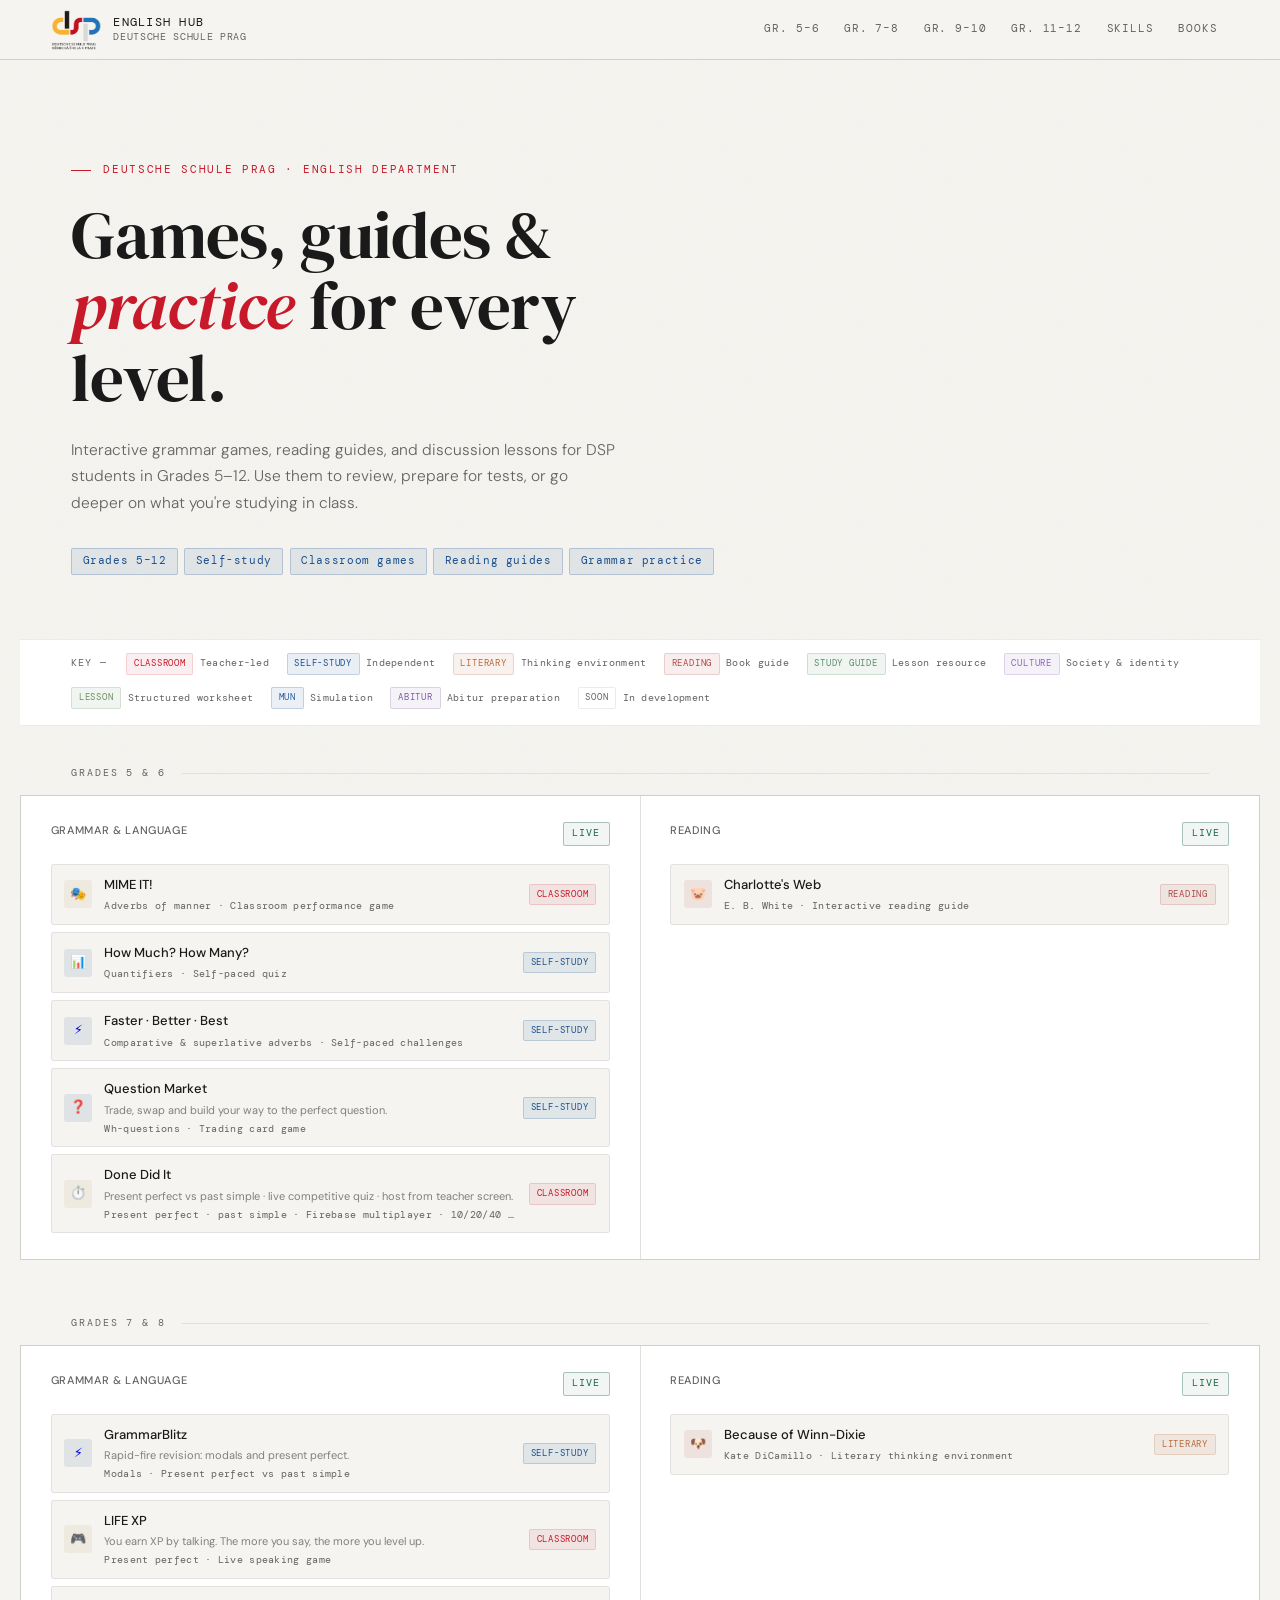
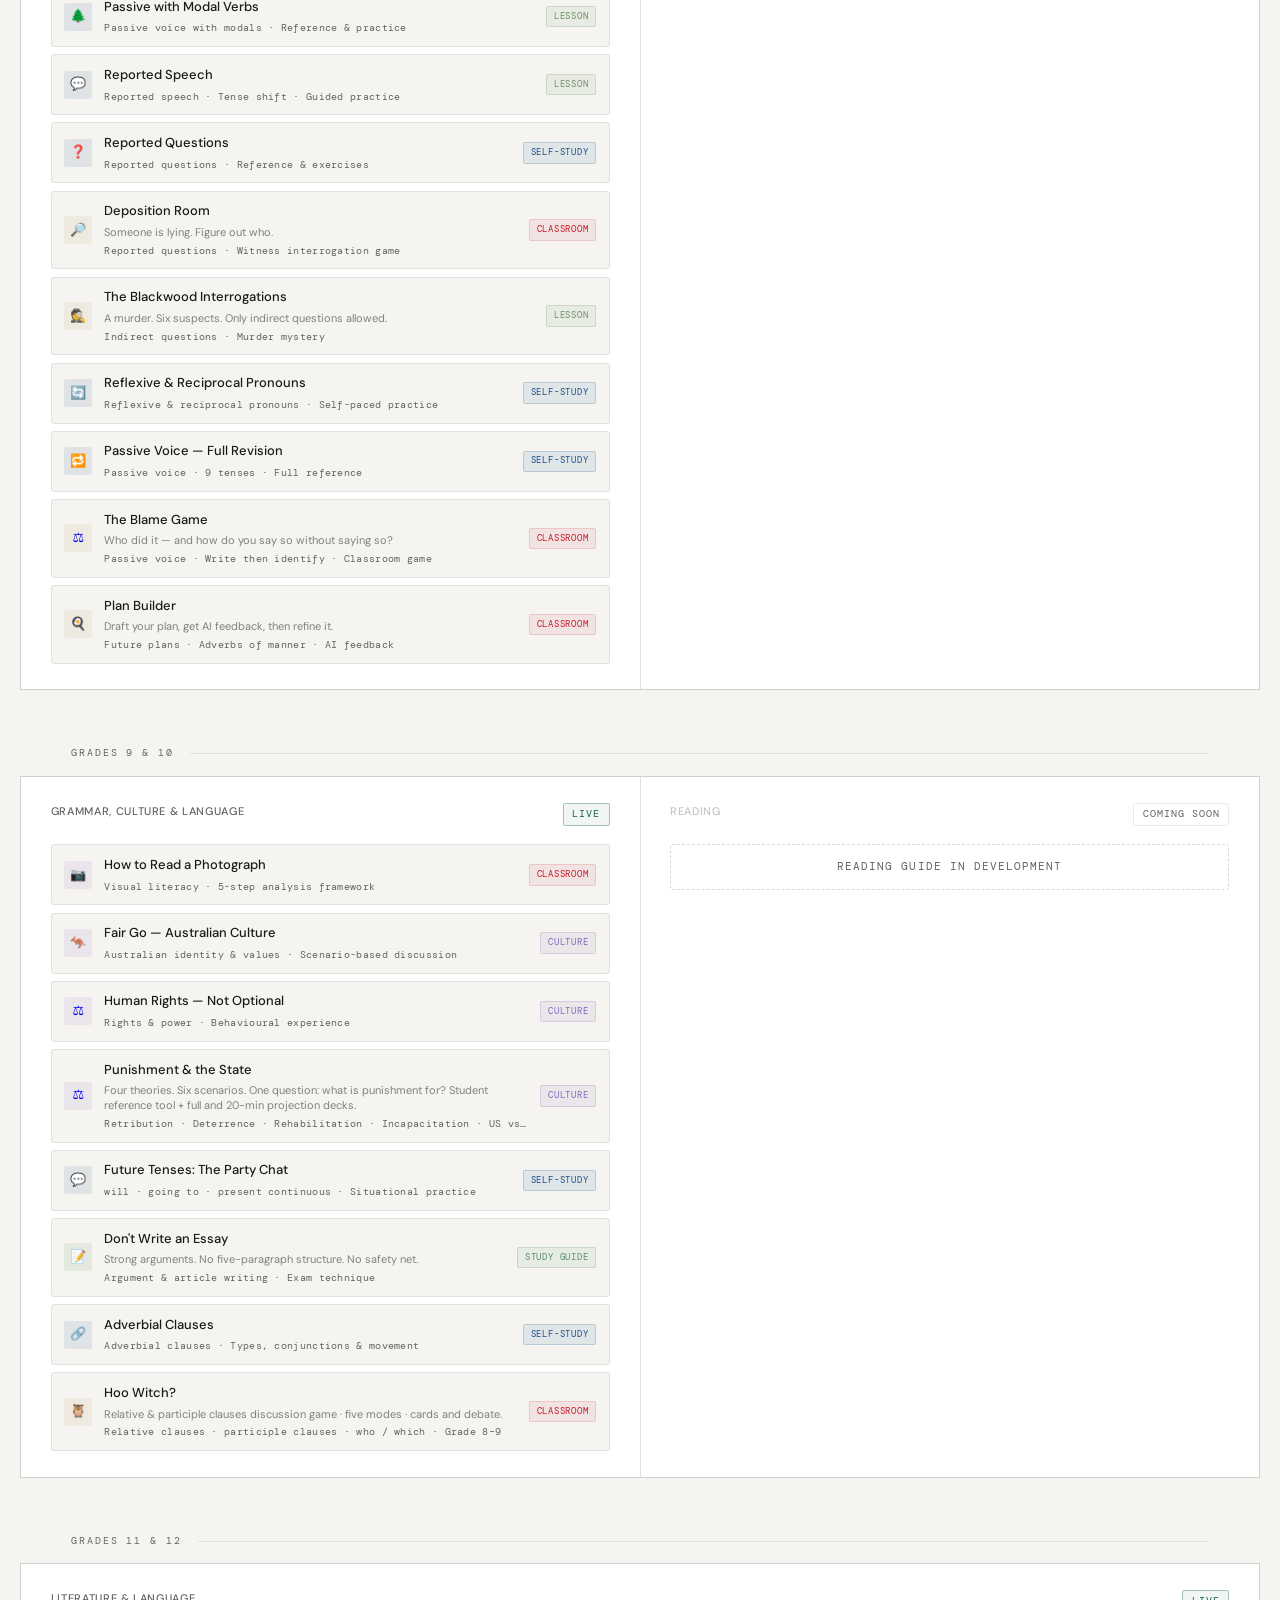
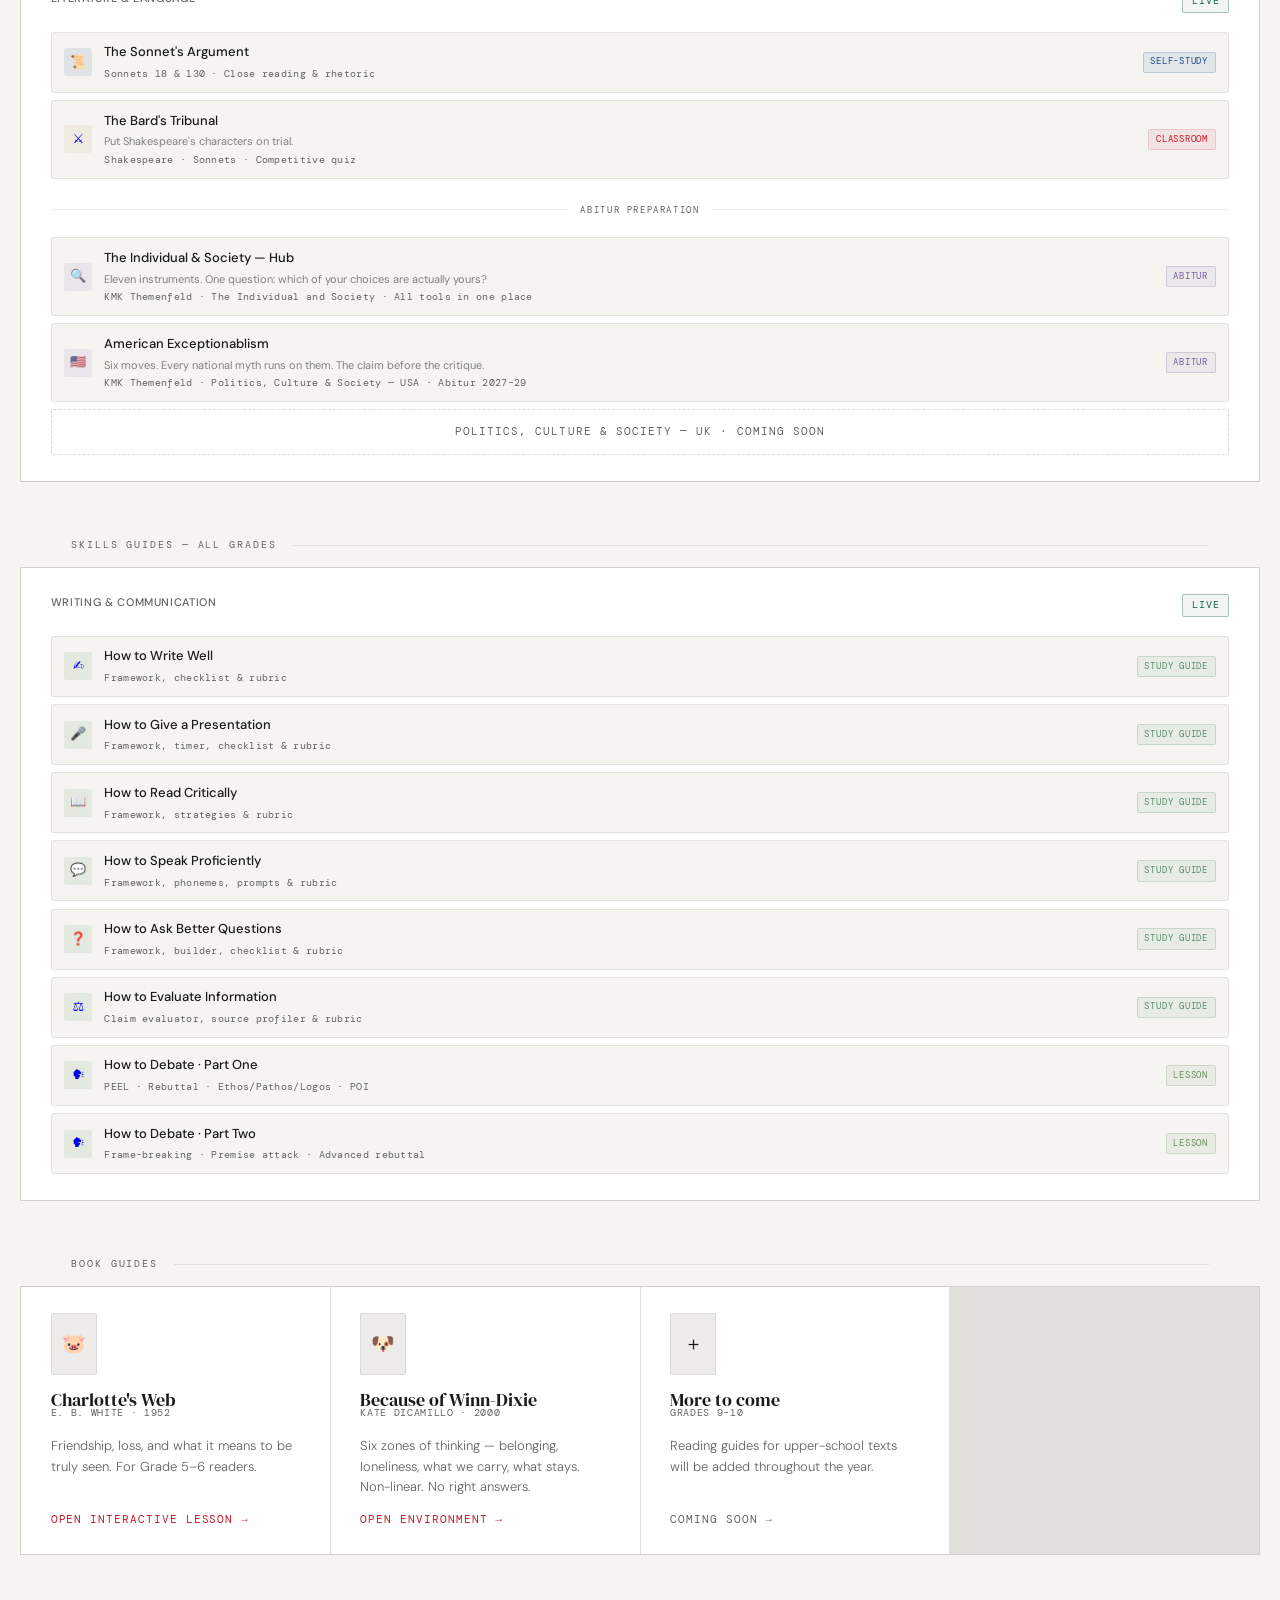
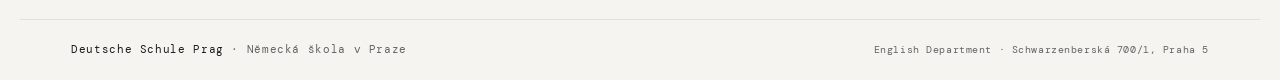
==== commit 89f269c3: "Add 'Done Did It' game link and remove duplicate" ====
--- a/index.html
+++ b/index.html
@@ -785,6 +785,15 @@
         </div>
         <span class="game-type type-self">Self-study</span>
       </a>
+      <a href="https://justinsteinmetz.github.io/done_did_it/" target="_blank" rel="noopener noreferrer" class="game-item">
+        <div class="game-icon icon-classroom" aria-hidden="true">⏱️</div>
+        <div class="game-info">
+          <div class="game-name">Done Did It</div>
+          <div class="game-desc">Present perfect vs past simple · live competitive quiz · host from teacher screen.</div>
+          <div class="game-meta">Present perfect · past simple · Firebase multiplayer · 10/20/40 questions</div>
+        </div>
+        <span class="game-type type-classroom">Classroom</span>
+      </a>
     </div>
   </div>
 
@@ -912,15 +921,6 @@
           <div class="game-name">Plan Builder</div>
           <div class="game-desc">Draft your plan, get AI feedback, then refine it.</div>
           <div class="game-meta">Future plans · Adverbs of manner · AI feedback</div>
-        </div>
-        <span class="game-type type-classroom">Classroom</span>
-      </a>
-      <a href="https://justinsteinmetz.github.io/done_did_it/" target="_blank" rel="noopener noreferrer" class="game-item">
-        <div class="game-icon icon-classroom" aria-hidden="true">⏱️</div>
-        <div class="game-info">
-          <div class="game-name">Done Did It</div>
-          <div class="game-desc">Present perfect vs past simple · live competitive quiz · host from teacher screen.</div>
-          <div class="game-meta">Present perfect · past simple · Firebase multiplayer · 10/20/40 questions</div>
         </div>
         <span class="game-type type-classroom">Classroom</span>
       </a>
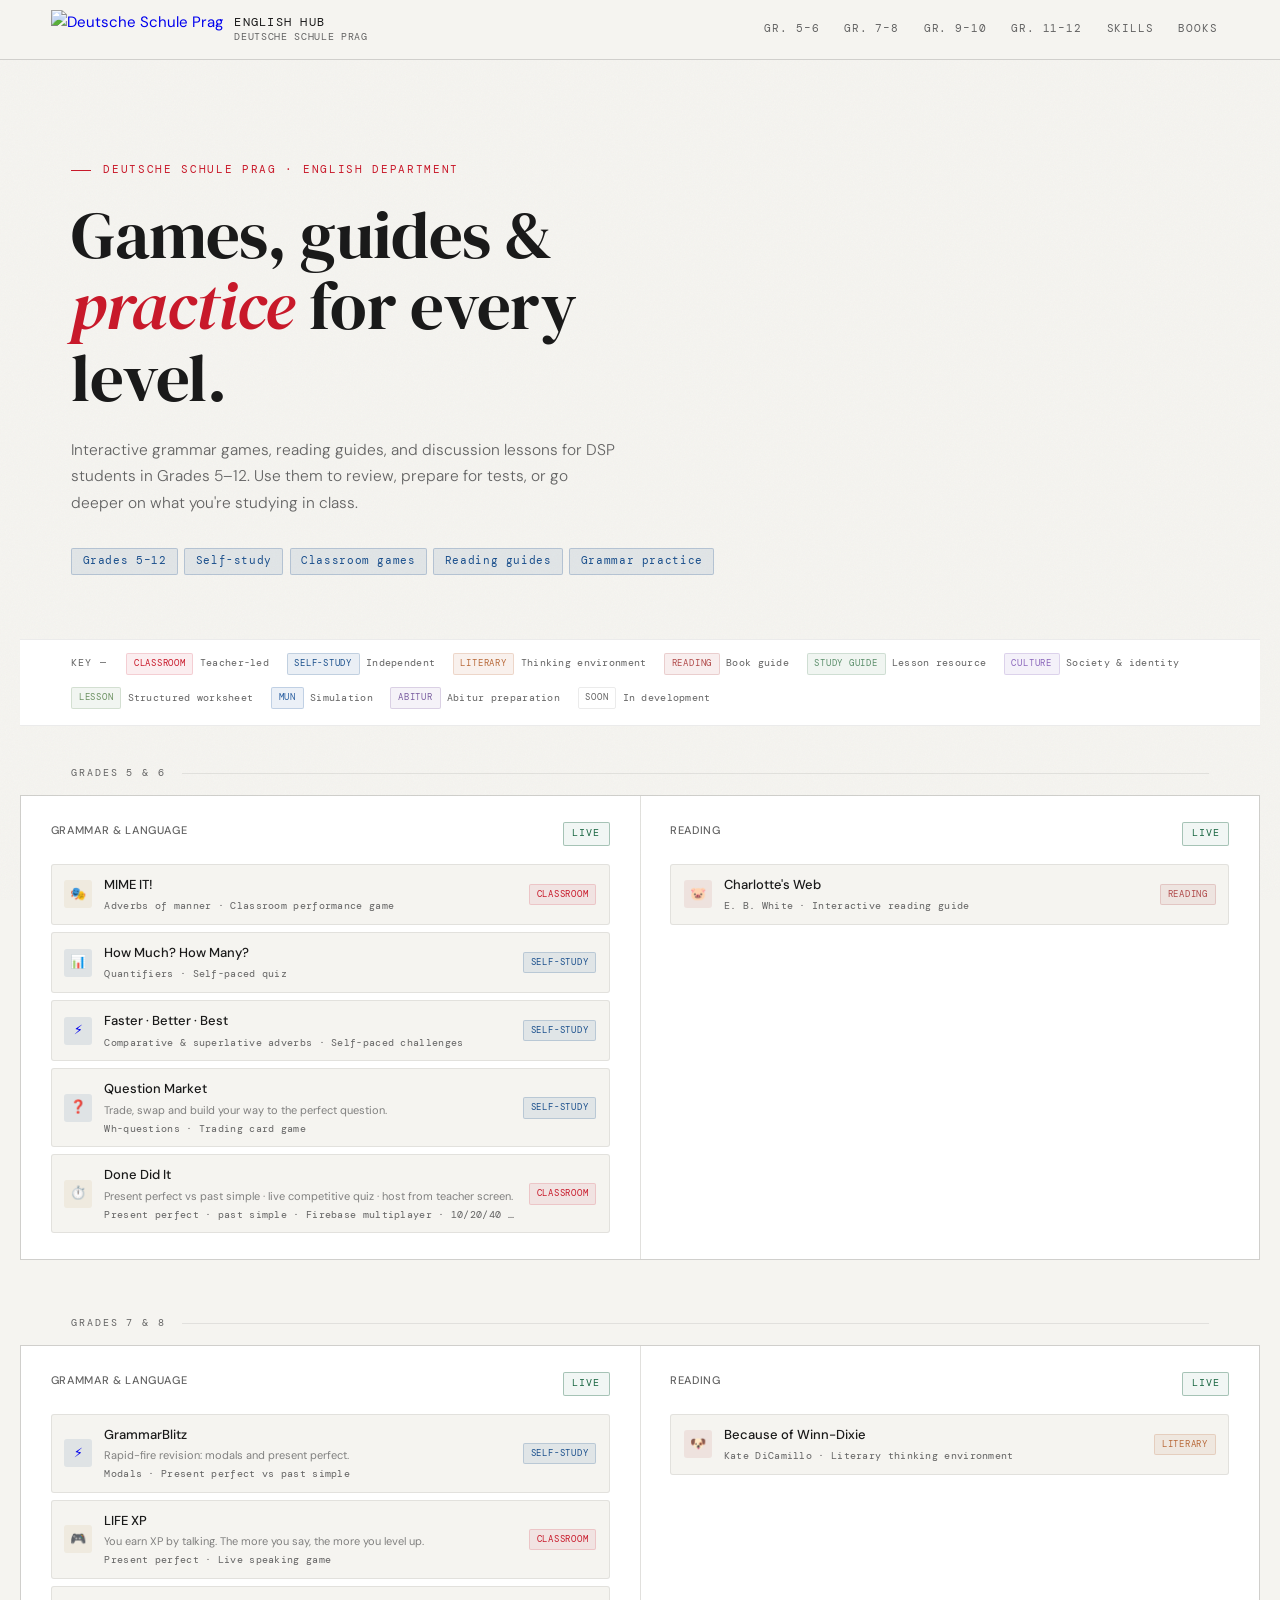
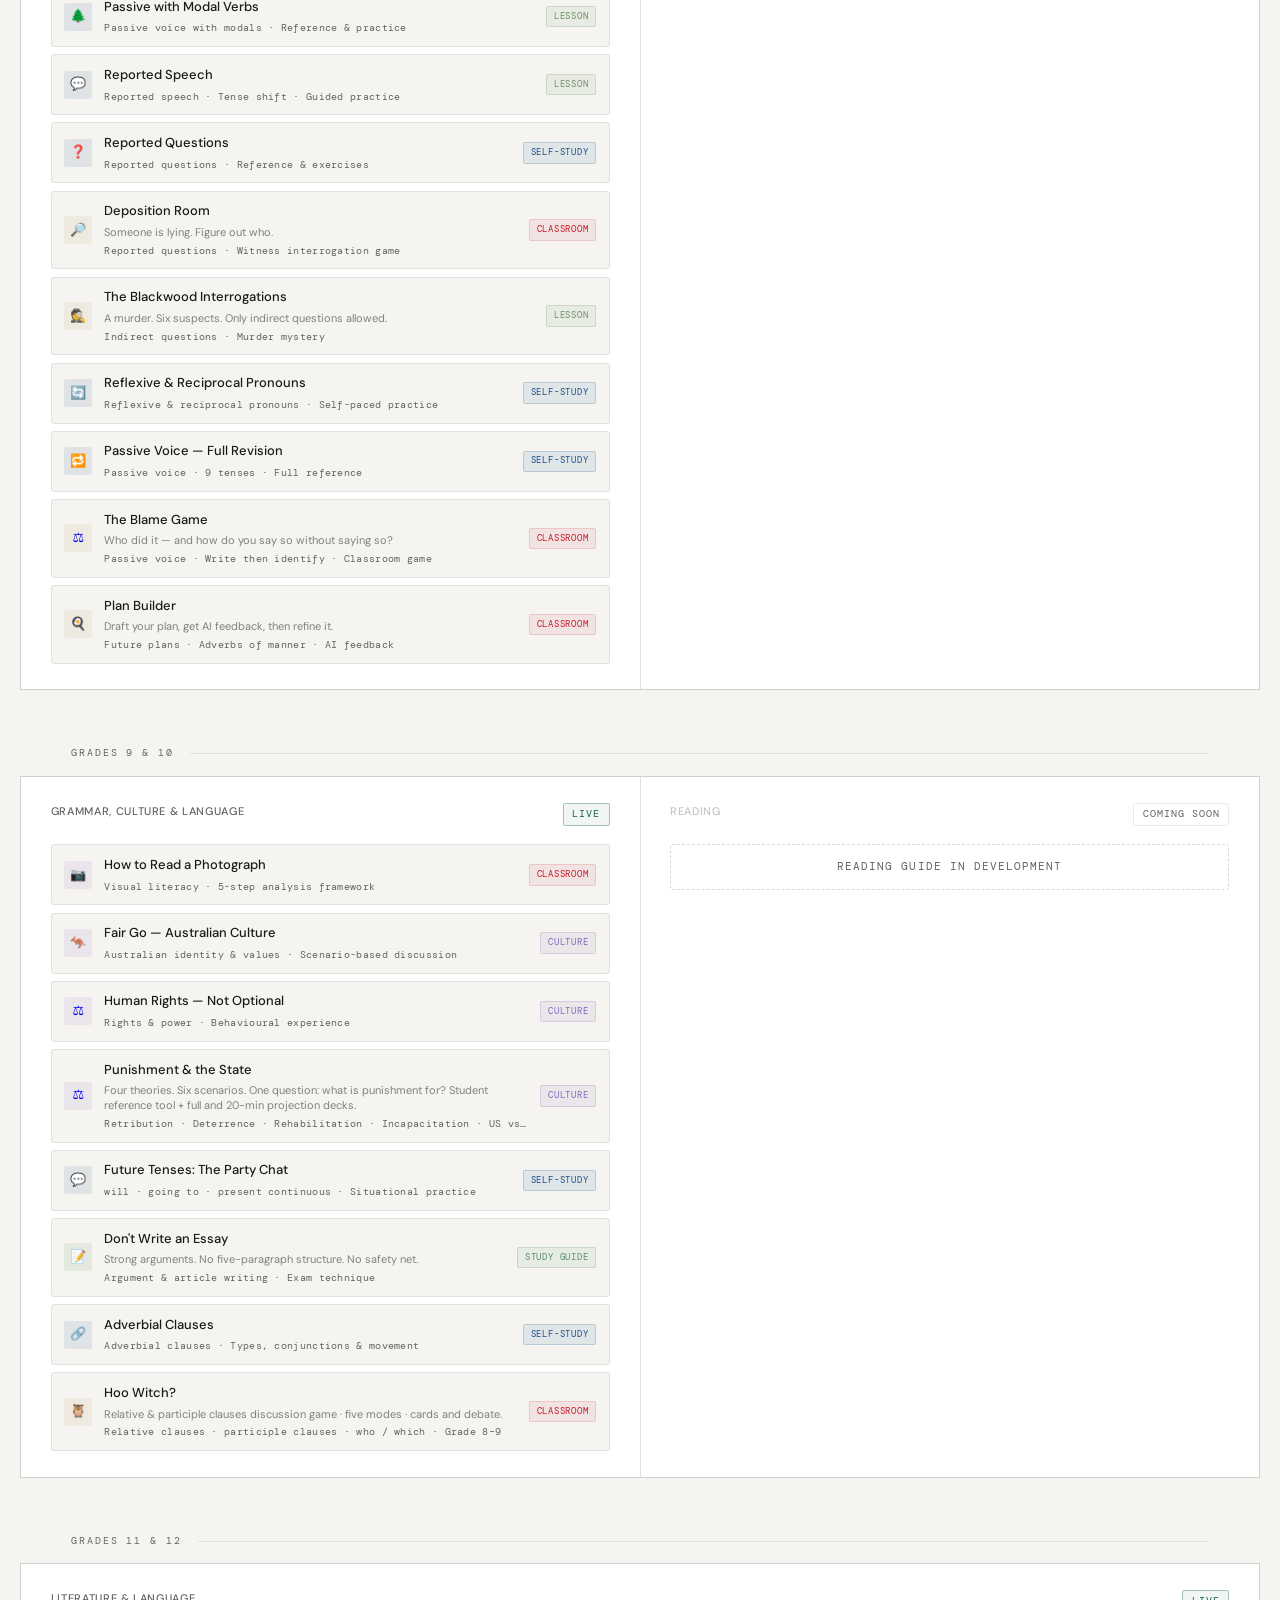
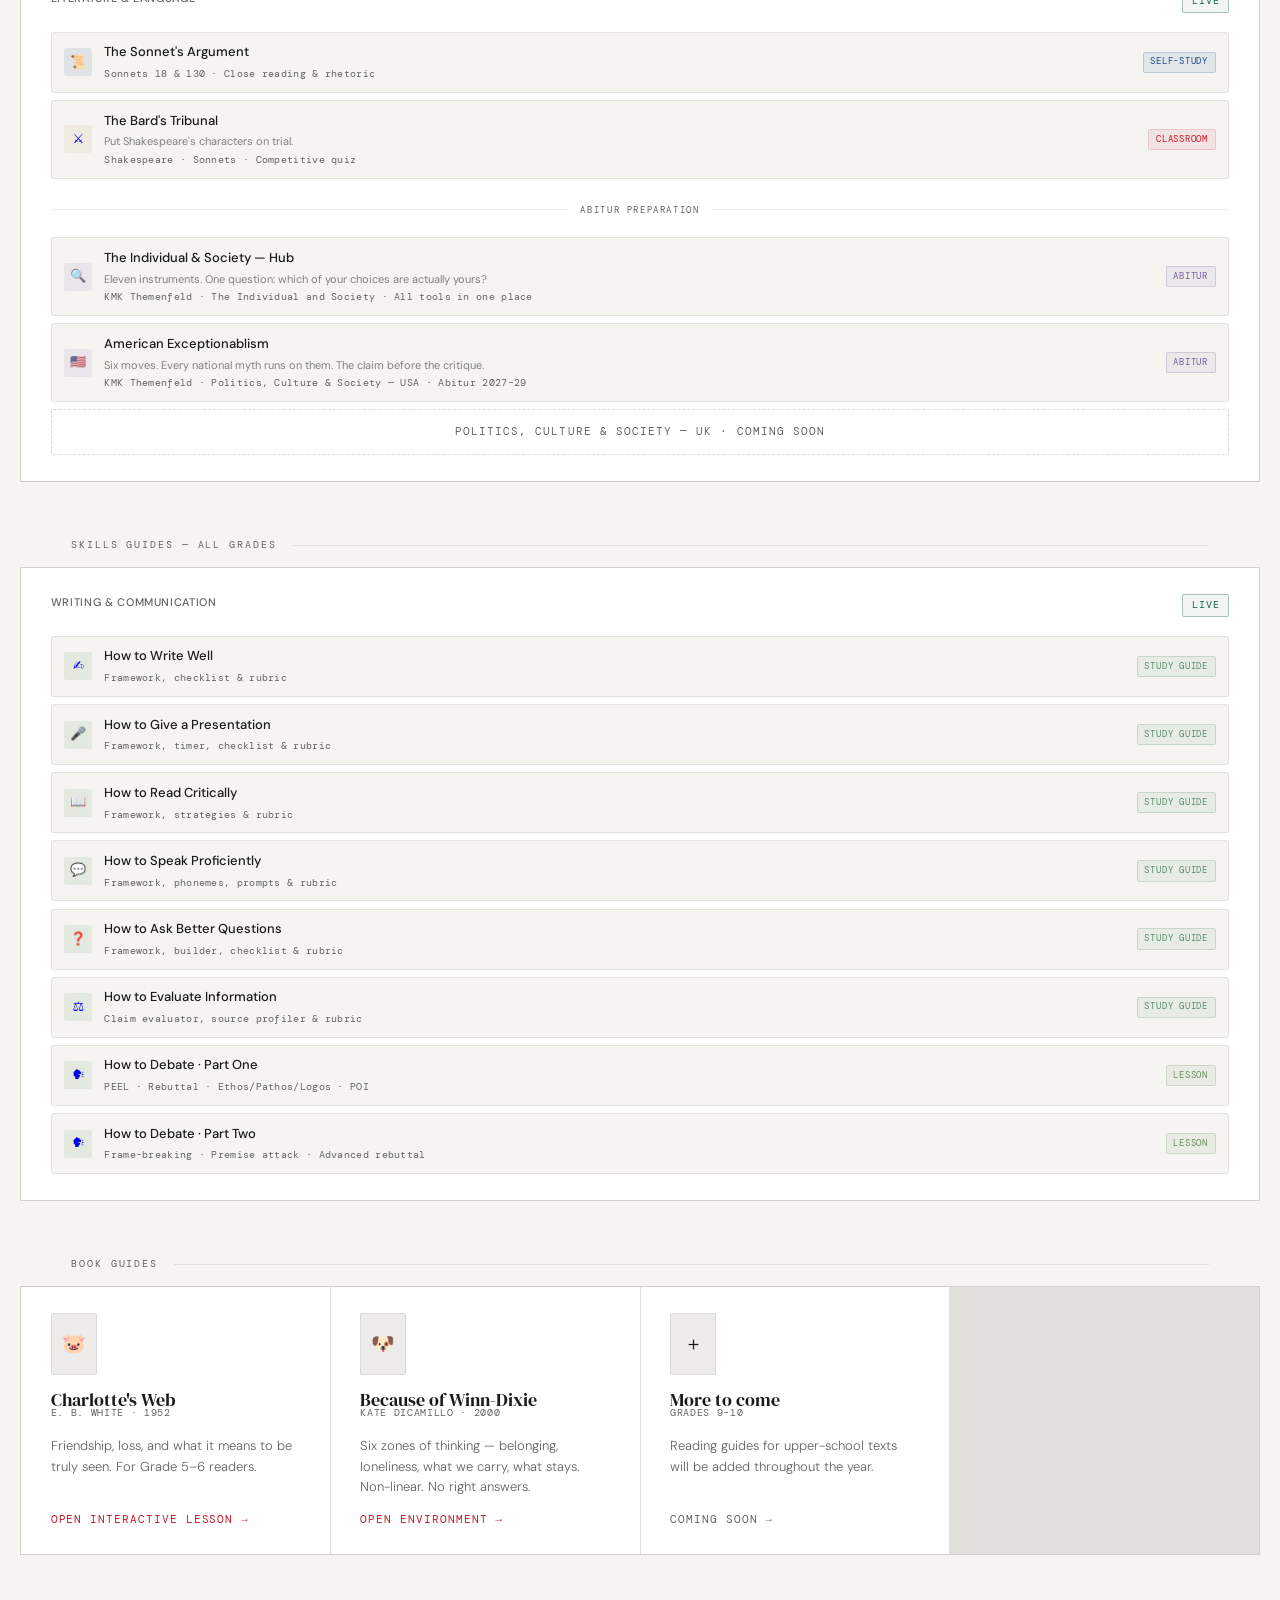
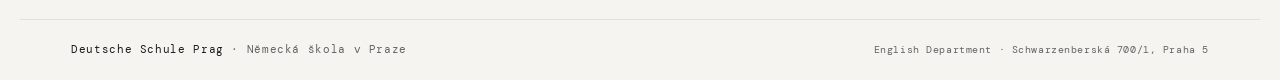
==== commit 69912044: "Rename index (22).html to index.html" ====
--- a/index.html
+++ b/index.html
@@ -16,672 +16,7 @@
 <link rel="preconnect" href="https://fonts.googleapis.com">
 <link rel="preconnect" href="https://fonts.gstatic.com" crossorigin>
 <link href="https://fonts.googleapis.com/css2?family=DM+Serif+Display:ital@0;1&family=DM+Mono:wght@300;400;500&family=DM+Sans:ital,wght@0,300;0,400;0,500;1,300&display=swap" rel="stylesheet">
-<style>
-  :root {
-    --bg:          #f5f4f0;
-    --bg2:         #edecea;
-    --bg3:         #e6e4de;
-    --surface:     #ffffff;
-    --border:      rgba(0,0,0,0.08);
-    --border-hi:   rgba(0,0,0,0.15);
-    --text:        #1a1a1a;
-    --muted:       #636363;
-    --accent:      #c8192a;
-    --accent2:     #1a4f8c;
-    --accent-dim:  rgba(200,25,42,0.07);
-    --green:       #1a6642;
-    --tag-bg:      rgba(26,79,140,0.09);
-    --shadow-card: 0 1px 3px rgba(0,0,0,0.04), 0 1px 2px rgba(0,0,0,0.03);
-
-    --serif: 'DM Serif Display', Georgia, serif;
-    --mono:  'DM Mono', monospace;
-    --sans:  'DM Sans', system-ui, sans-serif;
-  }
-
-  *, *::before, *::after { box-sizing: border-box; margin: 0; padding: 0; }
-  html { scroll-behavior: smooth; }
-
-  body {
-    background: var(--bg);
-    color: var(--text);
-    font-family: var(--sans);
-    font-size: 15px;
-    line-height: 1.6;
-    min-height: 100vh;
-    overflow-x: hidden;
-    position: relative;
-  }
-
-  /* Grain texture — actually visible this time */
-  body::before {
-    content: '';
-    position: fixed;
-    inset: 0;
-    background-image: url("data:image/svg+xml,%3Csvg viewBox='0 0 200 200' xmlns='http://www.w3.org/2000/svg'%3E%3Cfilter id='n'%3E%3CfeTurbulence type='fractalNoise' baseFrequency='0.75' numOctaves='4' stitchTiles='stitch'/%3E%3C/filter%3E%3Crect width='100%25' height='100%25' filter='url(%23n)' opacity='0.05'/%3E%3C/svg%3E");
-    background-size: 200px 200px;
-    pointer-events: none;
-    z-index: 0;
-    opacity: 0.75;
-    mix-blend-mode: multiply;
-  }
-
-  /* ── HEADER ── */
-  header {
-    position: sticky;
-    top: 0;
-    z-index: 100;
-    padding: 0 clamp(1.25rem, 4vw, 3.5rem);
-    height: 60px;
-    display: flex;
-    align-items: center;
-    justify-content: space-between;
-    border-bottom: 1px solid var(--border-hi);
-    background: rgba(245,244,240,0.96);
-    backdrop-filter: blur(8px);
-    -webkit-backdrop-filter: blur(8px);
-  }
-
-  .logo {
-    display: flex;
-    align-items: center;
-    gap: 0.7rem;
-    text-decoration: none;
-    flex-shrink: 0;
-  }
-
-  .logo-mark img {
-    height: 40px;
-    width: auto;
-    display: block;
-  }
-
-  .logo-text {
-    font-family: var(--mono);
-    font-size: 11.5px;
-    font-weight: 400;
-    letter-spacing: 0.11em;
-    text-transform: uppercase;
-    color: var(--text);
-    line-height: 1.3;
-  }
-
-  .logo-text span {
-    display: block;
-    color: var(--muted);
-    font-size: 9.5px;
-    letter-spacing: 0.07em;
-  }
-
-  nav {
-    display: flex;
-    align-items: center;
-    gap: 0.15rem;
-  }
-
-  nav a {
-    font-family: var(--mono);
-    font-size: 10.5px;
-    letter-spacing: 0.08em;
-    text-transform: uppercase;
-    color: var(--muted);
-    text-decoration: none;
-    padding: 0.35rem 0.7rem;
-    border-radius: 2px;
-    transition: color 0.15s, background 0.15s;
-  }
-
-  nav a:hover {
-    color: var(--text);
-    background: var(--surface);
-  }
-
-  /* ── HERO ── */
-  .hero {
-    position: relative;
-    z-index: 1;
-    padding: clamp(3.5rem, 8vw, 6.5rem) clamp(1.25rem, 4vw, 3.5rem) clamp(2.5rem, 5vw, 4.5rem);
-    max-width: 1240px;
-    margin: 0 auto;
-  }
-
-  .hero-eyebrow {
-    font-family: var(--mono);
-    font-size: 10.5px;
-    letter-spacing: 0.16em;
-    text-transform: uppercase;
-    color: var(--accent);
-    margin-bottom: 1.25rem;
-    display: flex;
-    align-items: center;
-    gap: 0.75rem;
-  }
-
-  .hero-eyebrow::before {
-    content: '';
-    display: block;
-    width: 20px;
-    height: 1px;
-    background: currentColor;
-    flex-shrink: 0;
-  }
-
-  h1 {
-    font-family: var(--serif);
-    font-size: clamp(2.5rem, 5.5vw, 4.2rem);
-    font-weight: 400;
-    line-height: 1.06;
-    color: var(--text);
-    max-width: 18ch;
-    margin-bottom: 1.5rem;
-    letter-spacing: -0.01em;
-  }
-
-  h1 em {
-    font-style: italic;
-    color: var(--accent);
-  }
-
-  .hero-desc {
-    font-size: 15.5px;
-    color: var(--muted);
-    max-width: 50ch;
-    line-height: 1.7;
-    margin-bottom: 2rem;
-    font-weight: 300;
-  }
-
-  .hero-tags {
-    display: flex;
-    flex-wrap: wrap;
-    gap: 0.4rem;
-  }
-
-  .tag {
-    font-family: var(--mono);
-    font-size: 10.5px;
-    letter-spacing: 0.06em;
-    color: var(--accent2);
-    background: var(--tag-bg);
-    border: 1px solid rgba(26,79,140,0.22);
-    padding: 0.25rem 0.65rem;
-    border-radius: 2px;
-  }
-
-  /* ── SECTION LABELS ── */
-  .section-label {
-    position: relative;
-    z-index: 1;
-    font-family: var(--mono);
-    font-size: 9.5px;
-    letter-spacing: 0.20em;
-    text-transform: uppercase;
-    color: var(--muted);
-    padding: clamp(1.5rem, 3.5vw, 2.5rem) clamp(1.25rem, 4vw, 3.5rem) 0.9rem;
-    max-width: 1240px;
-    margin: 0 auto;
-    display: flex;
-    align-items: center;
-    gap: 1rem;
-    scroll-margin-top: 68px;
-  }
-
-  .section-label::after {
-    content: '';
-    flex: 1;
-    height: 1px;
-    background: var(--border);
-  }
-
-  /* ── KEY BAR ── */
-  .key-bar {
-    position: relative;
-    z-index: 1;
-    background: var(--surface);
-    max-width: 1240px;
-    margin: 0 auto;
-    padding: 0.85rem clamp(1.25rem, 4vw, 3.5rem) 1rem;
-    display: flex;
-    flex-wrap: wrap;
-    gap: 0.8rem 1.1rem;
-    align-items: center;
-    border-top: 1px solid var(--border);
-    border-bottom: 1px solid var(--border);
-    margin-bottom: 0;
-  }
-
-  .key-label {
-    font-family: var(--mono);
-    font-size: 9.5px;
-    letter-spacing: 0.12em;
-    color: var(--muted);
-    text-transform: uppercase;
-    margin-right: 0.1rem;
-  }
-
-  .key-item {
-    display: flex;
-    align-items: center;
-    gap: 0.4rem;
-    font-family: var(--mono);
-    font-size: 9.5px;
-    color: var(--muted);
-    letter-spacing: 0.03em;
-  }
-
-  /* ── YEAR GRID ── */
-  .year-grid {
-    display: grid;
-    grid-template-columns: repeat(auto-fit, minmax(310px, 1fr));
-    gap: 1px;
-    background: var(--border);
-    max-width: 1240px;
-    margin: 0 auto clamp(0.5rem, 2vw, 1rem);
-    border: 1px solid var(--border);
-    position: relative;
-    z-index: 1;
-  }
-
-  .year-card {
-    background: var(--surface);
-    padding: 1.6rem 1.85rem;
-    display: flex;
-    flex-direction: column;
-    gap: 1.15rem;
-    transition: background 0.18s;
-    position: relative;
-    overflow: hidden;
-  }
-
-  /* Left accent line */
-  .year-card::before {
-    content: '';
-    position: absolute;
-    top: 0; left: 0;
-    width: 3px;
-    height: 100%;
-    background: transparent;
-    transition: background 0.18s;
-  }
-
-  .year-card:hover { background: var(--bg2); }
-  .year-card:hover::before { background: var(--accent); }
-
-  .year-card-header {
-    display: flex;
-    align-items: flex-start;
-    justify-content: space-between;
-    gap: 1rem;
-  }
-
-  .year-number {
-    font-family: var(--serif);
-    font-size: 2.2rem;
-    font-weight: 400;
-    line-height: 1;
-    color: var(--text);
-    letter-spacing: -0.02em;
-  }
-
-  .year-title {
-    font-family: var(--sans);
-    font-size: 11px;
-    font-weight: 500;
-    color: var(--muted);
-    letter-spacing: 0.06em;
-    text-transform: uppercase;
-  }
-
-  .year-badge {
-    font-family: var(--mono);
-    font-size: 9.5px;
-    letter-spacing: 0.1em;
-    text-transform: uppercase;
-    padding: 0.2rem 0.55rem;
-    border-radius: 2px;
-    border: 1px solid;
-    flex-shrink: 0;
-  }
-
-  .badge-active {
-    color: var(--green);
-    border-color: rgba(26,102,66,0.35);
-    background: rgba(26,102,66,0.06);
-  }
-
-  .badge-soon {
-    color: var(--muted);
-    border-color: var(--border);
-    background: transparent;
-  }
-
-  /* ── GAME LIST ── */
-  .game-list {
-    display: flex;
-    flex-direction: column;
-    gap: 0.45rem;
-  }
-
-  .game-item {
-    display: flex;
-    align-items: center;
-    gap: 0.75rem;
-    padding: 0.6rem 0.8rem;
-    background: var(--bg);
-    border: 1px solid var(--border);
-    border-radius: 3px;
-    text-decoration: none;
-    transition: border-color 0.15s, background 0.15s, transform 0.1s;
-    position: relative;
-  }
-
-  .game-item:hover {
-    border-color: var(--border-hi);
-    background: var(--surface);
-    transform: translateX(2px);
-  }
-
-  .game-item.disabled {
-    opacity: 0.35;
-    pointer-events: none;
-    cursor: default;
-  }
-
-  .game-icon {
-    width: 28px;
-    height: 28px;
-    border-radius: 3px;
-    display: flex;
-    align-items: center;
-    justify-content: center;
-    font-size: 13px;
-    flex-shrink: 0;
-  }
-
-  .icon-classroom { background: rgba(200,169,110,0.13); }
-  .icon-self      { background: rgba(26,79,140,0.10);  }
-  .icon-culture   { background: rgba(155,126,203,0.12);}
-  .icon-reading   { background: rgba(180,80,80,0.11);  }
-  .icon-guide     { background: rgba(100,155,110,0.12);}
-  .icon-mun       { background: rgba(26,79,140,0.13);  }
-
-  .game-info { flex: 1; min-width: 0; }
-
-  .game-name {
-    font-family: var(--sans);
-    font-size: 13px;
-    font-weight: 500;
-    color: var(--text);
-    white-space: nowrap;
-    overflow: hidden;
-    text-overflow: ellipsis;
-  }
-
-
-.game-desc{
-  font-size:11px;
-  line-height:1.35;
-  color:var(--muted);
-  margin-top:3px;
-  margin-bottom:2px;
-  opacity:.8;
-}
-
-  .game-meta {
-    font-family: var(--mono);
-    font-size: 10px;
-    color: var(--muted);
-    letter-spacing: 0.03em;
-    margin-top: 3px;
-    white-space: nowrap;
-    overflow: hidden;
-    text-overflow: ellipsis;
-  }
-
-  /* ── TYPE BADGES ── */
-  .game-type {
-    font-family: var(--mono);
-    font-size: 8.5px;
-    letter-spacing: 0.09em;
-    text-transform: uppercase;
-    padding: 0.18rem 0.42rem;
-    border-radius: 2px;
-    flex-shrink: 0;
-    border: 1px solid transparent;
-  }
-
-  .type-classroom { color: var(--accent);  background: var(--accent-dim); border-color: rgba(200,25,42,0.15); }
-  .type-self      { color: var(--accent2); background: var(--tag-bg);     border-color: rgba(26,79,140,0.2); }
-  .type-lesson    { color: #6a9060;  background: rgba(106,144,96,0.09);  border-color: rgba(106,144,96,0.22); }
-  .type-reading   { color: #b04a4a;  background: rgba(176,74,74,0.09);   border-color: rgba(176,74,74,0.2); }
-  .type-literary  { color: #b86a3a;  background: rgba(184,106,58,0.09);  border-color: rgba(184,106,58,0.2); }
-  .type-guide     { color: #5a8e6a;  background: rgba(90,142,106,0.09);  border-color: rgba(90,142,106,0.22); }
-  .type-culture   { color: #8a66bb;  background: rgba(138,102,187,0.09); border-color: rgba(138,102,187,0.22); }
-  .type-mun       { color: #2a5fa0;  background: rgba(42,95,160,0.09);   border-color: rgba(42,95,160,0.22); }
-  .type-soon      { color: var(--muted); background: transparent; border-color: var(--border); }
-
-  /* ── COMING SOON STATE ── */
-  .year-card.coming-soon .year-title { opacity: 0.38; }
-
-  .coming-soon-msg {
-    font-family: var(--mono);
-    font-size: 10.5px;
-    letter-spacing: 0.1em;
-    text-transform: uppercase;
-    color: var(--muted);
-    border: 1px dashed var(--border-hi);
-    padding: 0.85rem 1rem;
-    text-align: center;
-    border-radius: 2px;
-  }
-
-  /* ── BOOK GRID ── */
-  .book-grid {
-    display: grid;
-    grid-template-columns: repeat(auto-fill, minmax(270px, 1fr));
-    gap: 1px;
-    background: var(--border);
-    max-width: 1240px;
-    margin: 0 auto clamp(1rem, 3vw, 2rem);
-    border: 1px solid var(--border);
-    position: relative;
-    z-index: 1;
-  }
-
-  .book-card {
-    background: var(--surface);
-    padding: 1.6rem 1.85rem;
-    display: flex;
-    flex-direction: column;
-    gap: 0.9rem;
-    position: relative;
-    overflow: hidden;
-    transition: background 0.18s;
-  }
-
-  /* Top accent line — all cards, on hover */
-  .book-card::before {
-    content: '';
-    position: absolute;
-    top: 0; left: 0;
-    width: 100%; height: 3px;
-    background: transparent;
-    transition: background 0.18s;
-  }
-
-  .book-card:hover { background: var(--bg2); }
-  .book-card:not(.coming-soon):hover::before { background: var(--accent); }
-
-  .book-cover-placeholder {
-    width: 46px;
-    height: 62px;
-    background: var(--bg2);
-    border: 1px solid var(--border);
-    border-radius: 2px;
-    display: flex;
-    align-items: center;
-    justify-content: center;
-    font-size: 19px;
-    flex-shrink: 0;
-  }
-
-  .book-title {
-    font-family: var(--serif);
-    font-size: 1.15rem;
-    font-weight: 400;
-    line-height: 1.2;
-    color: var(--text);
-  }
-
-  .book-author {
-    font-family: var(--mono);
-    font-size: 9.5px;
-    letter-spacing: 0.07em;
-    color: var(--muted);
-    text-transform: uppercase;
-    margin-top: -0.3rem;
-  }
-
-  .book-desc {
-    font-size: 13px;
-    color: var(--muted);
-    line-height: 1.58;
-    font-weight: 300;
-  }
-
-  .book-link {
-    font-family: var(--mono);
-    font-size: 10.5px;
-    letter-spacing: 0.09em;
-    text-transform: uppercase;
-    color: var(--accent);
-    text-decoration: none;
-    display: inline-flex;
-    align-items: center;
-    gap: 0.35rem;
-    margin-top: auto;
-    transition: gap 0.15s;
-  }
-
-  .book-link:hover { gap: 0.65rem; }
-  .book-link.disabled { color: var(--muted); pointer-events: none; }
-
-  /* ── FOOTER ── */
-  footer {
-    position: relative;
-    z-index: 1;
-    max-width: 1240px;
-    margin: clamp(2rem, 5vw, 4rem) auto 0;
-    padding: 1.35rem clamp(1.25rem, 4vw, 3.5rem);
-    border-top: 1px solid var(--border);
-    display: flex;
-    align-items: center;
-    justify-content: space-between;
-    flex-wrap: wrap;
-    gap: 0.75rem;
-  }
-
-  .footer-left {
-    font-family: var(--mono);
-    font-size: 10.5px;
-    color: var(--muted);
-    letter-spacing: 0.06em;
-  }
-
-  .footer-left strong { color: var(--text); font-weight: 400; }
-
-  .footer-right {
-    font-family: var(--mono);
-    font-size: 9.5px;
-    color: var(--muted);
-    letter-spacing: 0.06em;
-    text-align: right;
-  }
-
-  /* ── THEMENFELD DIVIDER ── */
-  .themenfeld-divider {
-    font-family: var(--mono);
-    font-size: 9px;
-    letter-spacing: 0.18em;
-    text-transform: uppercase;
-    color: var(--muted);
-    display: flex;
-    align-items: center;
-    gap: 0.75rem;
-    margin: 0.35rem 0 0.1rem;
-  }
-
-  .themenfeld-divider::before,
-  .themenfeld-divider::after {
-    content: '';
-    flex: 1;
-    height: 1px;
-    background: var(--border);
-  }
-
-  .type-themenfeld {
-    color: #7a5ea0;
-    background: rgba(122,94,160,0.08);
-    border-color: rgba(122,94,160,0.22);
-  }
-
-  .themenfeld-item {
-    opacity: 0.72;
-    pointer-events: none;
-    cursor: default;
-  }
-
-  /* ── SCROLLBAR ── */
-  ::-webkit-scrollbar { width: 5px; }
-  ::-webkit-scrollbar-track { background: var(--bg); }
-  ::-webkit-scrollbar-thumb { background: var(--border-hi); border-radius: 3px; }
-  ::-webkit-scrollbar-thumb:hover { background: var(--muted); }
-
-  /* ── MOBILE NAV ── */
-  .nav-toggle {
-    display: none;
-    background: none;
-    border: 1px solid var(--border-hi);
-    color: var(--muted);
-    font-family: var(--mono);
-    font-size: 10.5px;
-    letter-spacing: 0.08em;
-    text-transform: uppercase;
-    padding: 0.35rem 0.7rem;
-    cursor: pointer;
-    border-radius: 2px;
-    transition: background 0.15s, color 0.15s;
-  }
-
-  .nav-toggle:hover { background: var(--surface); color: var(--text); }
-
-  @media (max-width: 620px) {
-    nav {
-      display: none;
-      flex-direction: column;
-      position: absolute;
-      top: 60px;
-      left: 0; right: 0;
-      background: var(--bg);
-      border-bottom: 1px solid var(--border-hi);
-      padding: 0.5rem;
-      z-index: 200;
-    }
-    nav.open { display: flex; }
-    nav a { padding: 0.6rem 0.75rem; }
-    .nav-toggle { display: block; }
-    .year-grid, .book-grid { grid-template-columns: 1fr; }
-    .key-bar { gap: 0.6rem; }
-    h1 { max-width: 100%; }
-  }
-
-  /* ── REDUCED MOTION ── */
-  @media (prefers-reduced-motion: reduce) {
-    *, *::before, *::after {
-      transition: none !important;
-      animation: none !important;
-    }
-  }
-</style>
+<link rel="stylesheet" href="styles.css">
 </head>
 <body>
 
@@ -689,7 +24,7 @@
 <header>
   <a href="#" class="logo">
     <div class="logo-mark">
-      <img src="[data-uri]" alt="Deutsche Schule Prag">
+      <img src="dsp-logo.svg" alt="Deutsche Schule Prag">
     </div>
     <div class="logo-text">
       English Hub
@@ -1228,29 +563,6 @@
   </div>
 </footer>
 
-<script>
-// Accessibility: give each game-item link a clean aria-label from its game-name
-document.querySelectorAll('a.game-item').forEach(function(link) {
-  var name = link.querySelector('.game-name');
-  if (name) link.setAttribute('aria-label', name.textContent.trim());
-});
-
-function toggleNav() {
-  const nav = document.getElementById('mainNav');
-  const btn = document.getElementById('navToggle');
-  const isOpen = nav.classList.toggle('open');
-  btn.setAttribute('aria-expanded', isOpen ? 'true' : 'false');
-}
-
-// Close mobile nav when resizing to desktop
-window.addEventListener('resize', function() {
-  if (window.innerWidth > 620) {
-    const nav = document.getElementById('mainNav');
-    const btn = document.getElementById('navToggle');
-    nav.classList.remove('open');
-    btn.setAttribute('aria-expanded', 'false');
-  }
-});
-</script>
+<script src="script.js"></script>
 </body>
 </html>
--- a/styles.css
+++ b/styles.css
@@ -0,0 +1,664 @@
+  :root {
+    --bg:          #f5f4f0;
+    --bg2:         #edecea;
+    --bg3:         #e6e4de;
+    --surface:     #ffffff;
+    --border:      rgba(0,0,0,0.08);
+    --border-hi:   rgba(0,0,0,0.15);
+    --text:        #1a1a1a;
+    --muted:       #636363;
+    --accent:      #c8192a;
+    --accent2:     #1a4f8c;
+    --accent-dim:  rgba(200,25,42,0.07);
+    --green:       #1a6642;
+    --tag-bg:      rgba(26,79,140,0.09);
+    --shadow-card: 0 1px 3px rgba(0,0,0,0.04), 0 1px 2px rgba(0,0,0,0.03);
+
+    --serif: 'DM Serif Display', Georgia, serif;
+    --mono:  'DM Mono', monospace;
+    --sans:  'DM Sans', system-ui, sans-serif;
+  }
+
+  *, *::before, *::after { box-sizing: border-box; margin: 0; padding: 0; }
+  html { scroll-behavior: smooth; }
+
+  body {
+    background: var(--bg);
+    color: var(--text);
+    font-family: var(--sans);
+    font-size: 15px;
+    line-height: 1.6;
+    min-height: 100vh;
+    overflow-x: hidden;
+    position: relative;
+  }
+
+  /* Grain texture — actually visible this time */
+  body::before {
+    content: '';
+    position: fixed;
+    inset: 0;
+    background-image: url("data:image/svg+xml,%3Csvg viewBox='0 0 200 200' xmlns='http://www.w3.org/2000/svg'%3E%3Cfilter id='n'%3E%3CfeTurbulence type='fractalNoise' baseFrequency='0.75' numOctaves='4' stitchTiles='stitch'/%3E%3C/filter%3E%3Crect width='100%25' height='100%25' filter='url(%23n)' opacity='0.05'/%3E%3C/svg%3E");
+    background-size: 200px 200px;
+    pointer-events: none;
+    z-index: 0;
+    opacity: 0.75;
+    mix-blend-mode: multiply;
+  }
+
+  /* ── HEADER ── */
+  header {
+    position: sticky;
+    top: 0;
+    z-index: 100;
+    padding: 0 clamp(1.25rem, 4vw, 3.5rem);
+    height: 60px;
+    display: flex;
+    align-items: center;
+    justify-content: space-between;
+    border-bottom: 1px solid var(--border-hi);
+    background: rgba(245,244,240,0.96);
+    backdrop-filter: blur(8px);
+    -webkit-backdrop-filter: blur(8px);
+  }
+
+  .logo {
+    display: flex;
+    align-items: center;
+    gap: 0.7rem;
+    text-decoration: none;
+    flex-shrink: 0;
+  }
+
+  .logo-mark img {
+    height: 40px;
+    width: auto;
+    display: block;
+  }
+
+  .logo-text {
+    font-family: var(--mono);
+    font-size: 11.5px;
+    font-weight: 400;
+    letter-spacing: 0.11em;
+    text-transform: uppercase;
+    color: var(--text);
+    line-height: 1.3;
+  }
+
+  .logo-text span {
+    display: block;
+    color: var(--muted);
+    font-size: 9.5px;
+    letter-spacing: 0.07em;
+  }
+
+  nav {
+    display: flex;
+    align-items: center;
+    gap: 0.15rem;
+  }
+
+  nav a {
+    font-family: var(--mono);
+    font-size: 10.5px;
+    letter-spacing: 0.08em;
+    text-transform: uppercase;
+    color: var(--muted);
+    text-decoration: none;
+    padding: 0.35rem 0.7rem;
+    border-radius: 2px;
+    transition: color 0.15s, background 0.15s;
+  }
+
+  nav a:hover {
+    color: var(--text);
+    background: var(--surface);
+  }
+
+  /* ── HERO ── */
+  .hero {
+    position: relative;
+    z-index: 1;
+    padding: clamp(3.5rem, 8vw, 6.5rem) clamp(1.25rem, 4vw, 3.5rem) clamp(2.5rem, 5vw, 4.5rem);
+    max-width: 1240px;
+    margin: 0 auto;
+  }
+
+  .hero-eyebrow {
+    font-family: var(--mono);
+    font-size: 10.5px;
+    letter-spacing: 0.16em;
+    text-transform: uppercase;
+    color: var(--accent);
+    margin-bottom: 1.25rem;
+    display: flex;
+    align-items: center;
+    gap: 0.75rem;
+  }
+
+  .hero-eyebrow::before {
+    content: '';
+    display: block;
+    width: 20px;
+    height: 1px;
+    background: currentColor;
+    flex-shrink: 0;
+  }
+
+  h1 {
+    font-family: var(--serif);
+    font-size: clamp(2.5rem, 5.5vw, 4.2rem);
+    font-weight: 400;
+    line-height: 1.06;
+    color: var(--text);
+    max-width: 18ch;
+    margin-bottom: 1.5rem;
+    letter-spacing: -0.01em;
+  }
+
+  h1 em {
+    font-style: italic;
+    color: var(--accent);
+  }
+
+  .hero-desc {
+    font-size: 15.5px;
+    color: var(--muted);
+    max-width: 50ch;
+    line-height: 1.7;
+    margin-bottom: 2rem;
+    font-weight: 300;
+  }
+
+  .hero-tags {
+    display: flex;
+    flex-wrap: wrap;
+    gap: 0.4rem;
+  }
+
+  .tag {
+    font-family: var(--mono);
+    font-size: 10.5px;
+    letter-spacing: 0.06em;
+    color: var(--accent2);
+    background: var(--tag-bg);
+    border: 1px solid rgba(26,79,140,0.22);
+    padding: 0.25rem 0.65rem;
+    border-radius: 2px;
+  }
+
+  /* ── SECTION LABELS ── */
+  .section-label {
+    position: relative;
+    z-index: 1;
+    font-family: var(--mono);
+    font-size: 9.5px;
+    letter-spacing: 0.20em;
+    text-transform: uppercase;
+    color: var(--muted);
+    padding: clamp(1.5rem, 3.5vw, 2.5rem) clamp(1.25rem, 4vw, 3.5rem) 0.9rem;
+    max-width: 1240px;
+    margin: 0 auto;
+    display: flex;
+    align-items: center;
+    gap: 1rem;
+    scroll-margin-top: 68px;
+  }
+
+  .section-label::after {
+    content: '';
+    flex: 1;
+    height: 1px;
+    background: var(--border);
+  }
+
+  /* ── KEY BAR ── */
+  .key-bar {
+    position: relative;
+    z-index: 1;
+    background: var(--surface);
+    max-width: 1240px;
+    margin: 0 auto;
+    padding: 0.85rem clamp(1.25rem, 4vw, 3.5rem) 1rem;
+    display: flex;
+    flex-wrap: wrap;
+    gap: 0.8rem 1.1rem;
+    align-items: center;
+    border-top: 1px solid var(--border);
+    border-bottom: 1px solid var(--border);
+    margin-bottom: 0;
+  }
+
+  .key-label {
+    font-family: var(--mono);
+    font-size: 9.5px;
+    letter-spacing: 0.12em;
+    color: var(--muted);
+    text-transform: uppercase;
+    margin-right: 0.1rem;
+  }
+
+  .key-item {
+    display: flex;
+    align-items: center;
+    gap: 0.4rem;
+    font-family: var(--mono);
+    font-size: 9.5px;
+    color: var(--muted);
+    letter-spacing: 0.03em;
+  }
+
+  /* ── YEAR GRID ── */
+  .year-grid {
+    display: grid;
+    grid-template-columns: repeat(auto-fit, minmax(310px, 1fr));
+    gap: 1px;
+    background: var(--border);
+    max-width: 1240px;
+    margin: 0 auto clamp(0.5rem, 2vw, 1rem);
+    border: 1px solid var(--border);
+    position: relative;
+    z-index: 1;
+  }
+
+  .year-card {
+    background: var(--surface);
+    padding: 1.6rem 1.85rem;
+    display: flex;
+    flex-direction: column;
+    gap: 1.15rem;
+    transition: background 0.18s;
+    position: relative;
+    overflow: hidden;
+  }
+
+  /* Left accent line */
+  .year-card::before {
+    content: '';
+    position: absolute;
+    top: 0; left: 0;
+    width: 3px;
+    height: 100%;
+    background: transparent;
+    transition: background 0.18s;
+  }
+
+  .year-card:hover { background: var(--bg2); }
+  .year-card:hover::before { background: var(--accent); }
+
+  .year-card-header {
+    display: flex;
+    align-items: flex-start;
+    justify-content: space-between;
+    gap: 1rem;
+  }
+
+  .year-number {
+    font-family: var(--serif);
+    font-size: 2.2rem;
+    font-weight: 400;
+    line-height: 1;
+    color: var(--text);
+    letter-spacing: -0.02em;
+  }
+
+  .year-title {
+    font-family: var(--sans);
+    font-size: 11px;
+    font-weight: 500;
+    color: var(--muted);
+    letter-spacing: 0.06em;
+    text-transform: uppercase;
+  }
+
+  .year-badge {
+    font-family: var(--mono);
+    font-size: 9.5px;
+    letter-spacing: 0.1em;
+    text-transform: uppercase;
+    padding: 0.2rem 0.55rem;
+    border-radius: 2px;
+    border: 1px solid;
+    flex-shrink: 0;
+  }
+
+  .badge-active {
+    color: var(--green);
+    border-color: rgba(26,102,66,0.35);
+    background: rgba(26,102,66,0.06);
+  }
+
+  .badge-soon {
+    color: var(--muted);
+    border-color: var(--border);
+    background: transparent;
+  }
+
+  /* ── GAME LIST ── */
+  .game-list {
+    display: flex;
+    flex-direction: column;
+    gap: 0.45rem;
+  }
+
+  .game-item {
+    display: flex;
+    align-items: center;
+    gap: 0.75rem;
+    padding: 0.6rem 0.8rem;
+    background: var(--bg);
+    border: 1px solid var(--border);
+    border-radius: 3px;
+    text-decoration: none;
+    transition: border-color 0.15s, background 0.15s, transform 0.1s;
+    position: relative;
+  }
+
+  .game-item:hover {
+    border-color: var(--border-hi);
+    background: var(--surface);
+    transform: translateX(2px);
+  }
+
+  .game-item.disabled {
+    opacity: 0.35;
+    pointer-events: none;
+    cursor: default;
+  }
+
+  .game-icon {
+    width: 28px;
+    height: 28px;
+    border-radius: 3px;
+    display: flex;
+    align-items: center;
+    justify-content: center;
+    font-size: 13px;
+    flex-shrink: 0;
+  }
+
+  .icon-classroom { background: rgba(200,169,110,0.13); }
+  .icon-self      { background: rgba(26,79,140,0.10);  }
+  .icon-culture   { background: rgba(155,126,203,0.12);}
+  .icon-reading   { background: rgba(180,80,80,0.11);  }
+  .icon-guide     { background: rgba(100,155,110,0.12);}
+  .icon-mun       { background: rgba(26,79,140,0.13);  }
+
+  .game-info { flex: 1; min-width: 0; }
+
+  .game-name {
+    font-family: var(--sans);
+    font-size: 13px;
+    font-weight: 500;
+    color: var(--text);
+    white-space: nowrap;
+    overflow: hidden;
+    text-overflow: ellipsis;
+  }
+
+
+.game-desc{
+  font-size:11px;
+  line-height:1.35;
+  color:var(--muted);
+  margin-top:3px;
+  margin-bottom:2px;
+  opacity:.8;
+}
+
+  .game-meta {
+    font-family: var(--mono);
+    font-size: 10px;
+    color: var(--muted);
+    letter-spacing: 0.03em;
+    margin-top: 3px;
+    white-space: nowrap;
+    overflow: hidden;
+    text-overflow: ellipsis;
+  }
+
+  /* ── TYPE BADGES ── */
+  .game-type {
+    font-family: var(--mono);
+    font-size: 8.5px;
+    letter-spacing: 0.09em;
+    text-transform: uppercase;
+    padding: 0.18rem 0.42rem;
+    border-radius: 2px;
+    flex-shrink: 0;
+    border: 1px solid transparent;
+  }
+
+  .type-classroom { color: var(--accent);  background: var(--accent-dim); border-color: rgba(200,25,42,0.15); }
+  .type-self      { color: var(--accent2); background: var(--tag-bg);     border-color: rgba(26,79,140,0.2); }
+  .type-lesson    { color: #6a9060;  background: rgba(106,144,96,0.09);  border-color: rgba(106,144,96,0.22); }
+  .type-reading   { color: #b04a4a;  background: rgba(176,74,74,0.09);   border-color: rgba(176,74,74,0.2); }
+  .type-literary  { color: #b86a3a;  background: rgba(184,106,58,0.09);  border-color: rgba(184,106,58,0.2); }
+  .type-guide     { color: #5a8e6a;  background: rgba(90,142,106,0.09);  border-color: rgba(90,142,106,0.22); }
+  .type-culture   { color: #8a66bb;  background: rgba(138,102,187,0.09); border-color: rgba(138,102,187,0.22); }
+  .type-mun       { color: #2a5fa0;  background: rgba(42,95,160,0.09);   border-color: rgba(42,95,160,0.22); }
+  .type-soon      { color: var(--muted); background: transparent; border-color: var(--border); }
+
+  /* ── COMING SOON STATE ── */
+  .year-card.coming-soon .year-title { opacity: 0.38; }
+
+  .coming-soon-msg {
+    font-family: var(--mono);
+    font-size: 10.5px;
+    letter-spacing: 0.1em;
+    text-transform: uppercase;
+    color: var(--muted);
+    border: 1px dashed var(--border-hi);
+    padding: 0.85rem 1rem;
+    text-align: center;
+    border-radius: 2px;
+  }
+
+  /* ── BOOK GRID ── */
+  .book-grid {
+    display: grid;
+    grid-template-columns: repeat(auto-fill, minmax(270px, 1fr));
+    gap: 1px;
+    background: var(--border);
+    max-width: 1240px;
+    margin: 0 auto clamp(1rem, 3vw, 2rem);
+    border: 1px solid var(--border);
+    position: relative;
+    z-index: 1;
+  }
+
+  .book-card {
+    background: var(--surface);
+    padding: 1.6rem 1.85rem;
+    display: flex;
+    flex-direction: column;
+    gap: 0.9rem;
+    position: relative;
+    overflow: hidden;
+    transition: background 0.18s;
+  }
+
+  /* Top accent line — all cards, on hover */
+  .book-card::before {
+    content: '';
+    position: absolute;
+    top: 0; left: 0;
+    width: 100%; height: 3px;
+    background: transparent;
+    transition: background 0.18s;
+  }
+
+  .book-card:hover { background: var(--bg2); }
+  .book-card:not(.coming-soon):hover::before { background: var(--accent); }
+
+  .book-cover-placeholder {
+    width: 46px;
+    height: 62px;
+    background: var(--bg2);
+    border: 1px solid var(--border);
+    border-radius: 2px;
+    display: flex;
+    align-items: center;
+    justify-content: center;
+    font-size: 19px;
+    flex-shrink: 0;
+  }
+
+  .book-title {
+    font-family: var(--serif);
+    font-size: 1.15rem;
+    font-weight: 400;
+    line-height: 1.2;
+    color: var(--text);
+  }
+
+  .book-author {
+    font-family: var(--mono);
+    font-size: 9.5px;
+    letter-spacing: 0.07em;
+    color: var(--muted);
+    text-transform: uppercase;
+    margin-top: -0.3rem;
+  }
+
+  .book-desc {
+    font-size: 13px;
+    color: var(--muted);
+    line-height: 1.58;
+    font-weight: 300;
+  }
+
+  .book-link {
+    font-family: var(--mono);
+    font-size: 10.5px;
+    letter-spacing: 0.09em;
+    text-transform: uppercase;
+    color: var(--accent);
+    text-decoration: none;
+    display: inline-flex;
+    align-items: center;
+    gap: 0.35rem;
+    margin-top: auto;
+    transition: gap 0.15s;
+  }
+
+  .book-link:hover { gap: 0.65rem; }
+  .book-link.disabled { color: var(--muted); pointer-events: none; }
+
+  /* ── FOOTER ── */
+  footer {
+    position: relative;
+    z-index: 1;
+    max-width: 1240px;
+    margin: clamp(2rem, 5vw, 4rem) auto 0;
+    padding: 1.35rem clamp(1.25rem, 4vw, 3.5rem);
+    border-top: 1px solid var(--border);
+    display: flex;
+    align-items: center;
+    justify-content: space-between;
+    flex-wrap: wrap;
+    gap: 0.75rem;
+  }
+
+  .footer-left {
+    font-family: var(--mono);
+    font-size: 10.5px;
+    color: var(--muted);
+    letter-spacing: 0.06em;
+  }
+
+  .footer-left strong { color: var(--text); font-weight: 400; }
+
+  .footer-right {
+    font-family: var(--mono);
+    font-size: 9.5px;
+    color: var(--muted);
+    letter-spacing: 0.06em;
+    text-align: right;
+  }
+
+  /* ── THEMENFELD DIVIDER ── */
+  .themenfeld-divider {
+    font-family: var(--mono);
+    font-size: 9px;
+    letter-spacing: 0.18em;
+    text-transform: uppercase;
+    color: var(--muted);
+    display: flex;
+    align-items: center;
+    gap: 0.75rem;
+    margin: 0.35rem 0 0.1rem;
+  }
+
+  .themenfeld-divider::before,
+  .themenfeld-divider::after {
+    content: '';
+    flex: 1;
+    height: 1px;
+    background: var(--border);
+  }
+
+  .type-themenfeld {
+    color: #7a5ea0;
+    background: rgba(122,94,160,0.08);
+    border-color: rgba(122,94,160,0.22);
+  }
+
+  .themenfeld-item {
+    opacity: 0.72;
+    pointer-events: none;
+    cursor: default;
+  }
+
+  /* ── SCROLLBAR ── */
+  ::-webkit-scrollbar { width: 5px; }
+  ::-webkit-scrollbar-track { background: var(--bg); }
+  ::-webkit-scrollbar-thumb { background: var(--border-hi); border-radius: 3px; }
+  ::-webkit-scrollbar-thumb:hover { background: var(--muted); }
+
+  /* ── MOBILE NAV ── */
+  .nav-toggle {
+    display: none;
+    background: none;
+    border: 1px solid var(--border-hi);
+    color: var(--muted);
+    font-family: var(--mono);
+    font-size: 10.5px;
+    letter-spacing: 0.08em;
+    text-transform: uppercase;
+    padding: 0.35rem 0.7rem;
+    cursor: pointer;
+    border-radius: 2px;
+    transition: background 0.15s, color 0.15s;
+  }
+
+  .nav-toggle:hover { background: var(--surface); color: var(--text); }
+
+  @media (max-width: 620px) {
+    nav {
+      display: none;
+      flex-direction: column;
+      position: absolute;
+      top: 60px;
+      left: 0; right: 0;
+      background: var(--bg);
+      border-bottom: 1px solid var(--border-hi);
+      padding: 0.5rem;
+      z-index: 200;
+    }
+    nav.open { display: flex; }
+    nav a { padding: 0.6rem 0.75rem; }
+    .nav-toggle { display: block; }
+    .year-grid, .book-grid { grid-template-columns: 1fr; }
+    .key-bar { gap: 0.6rem; }
+    h1 { max-width: 100%; }
+  }
+
+  /* ── REDUCED MOTION ── */
+  @media (prefers-reduced-motion: reduce) {
+    *, *::before, *::after {
+      transition: none !important;
+      animation: none !important;
+    }
+  }
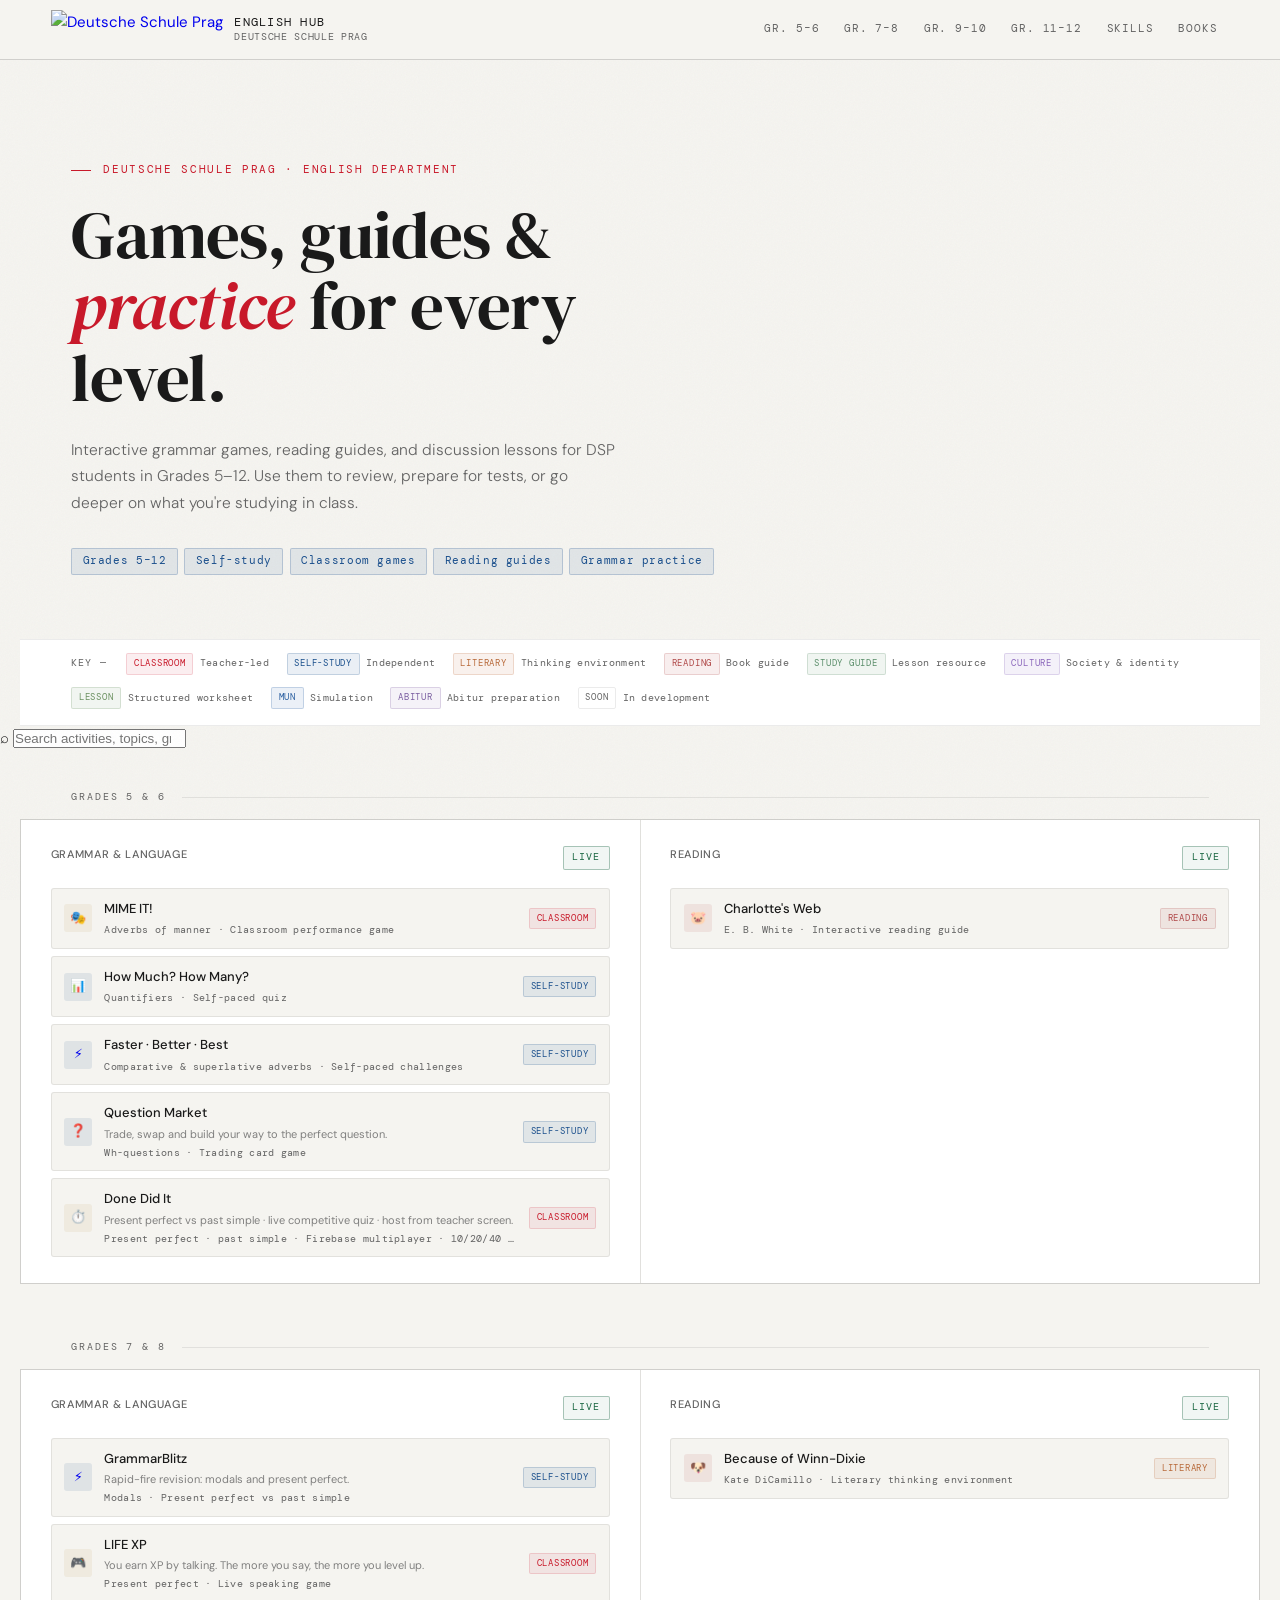
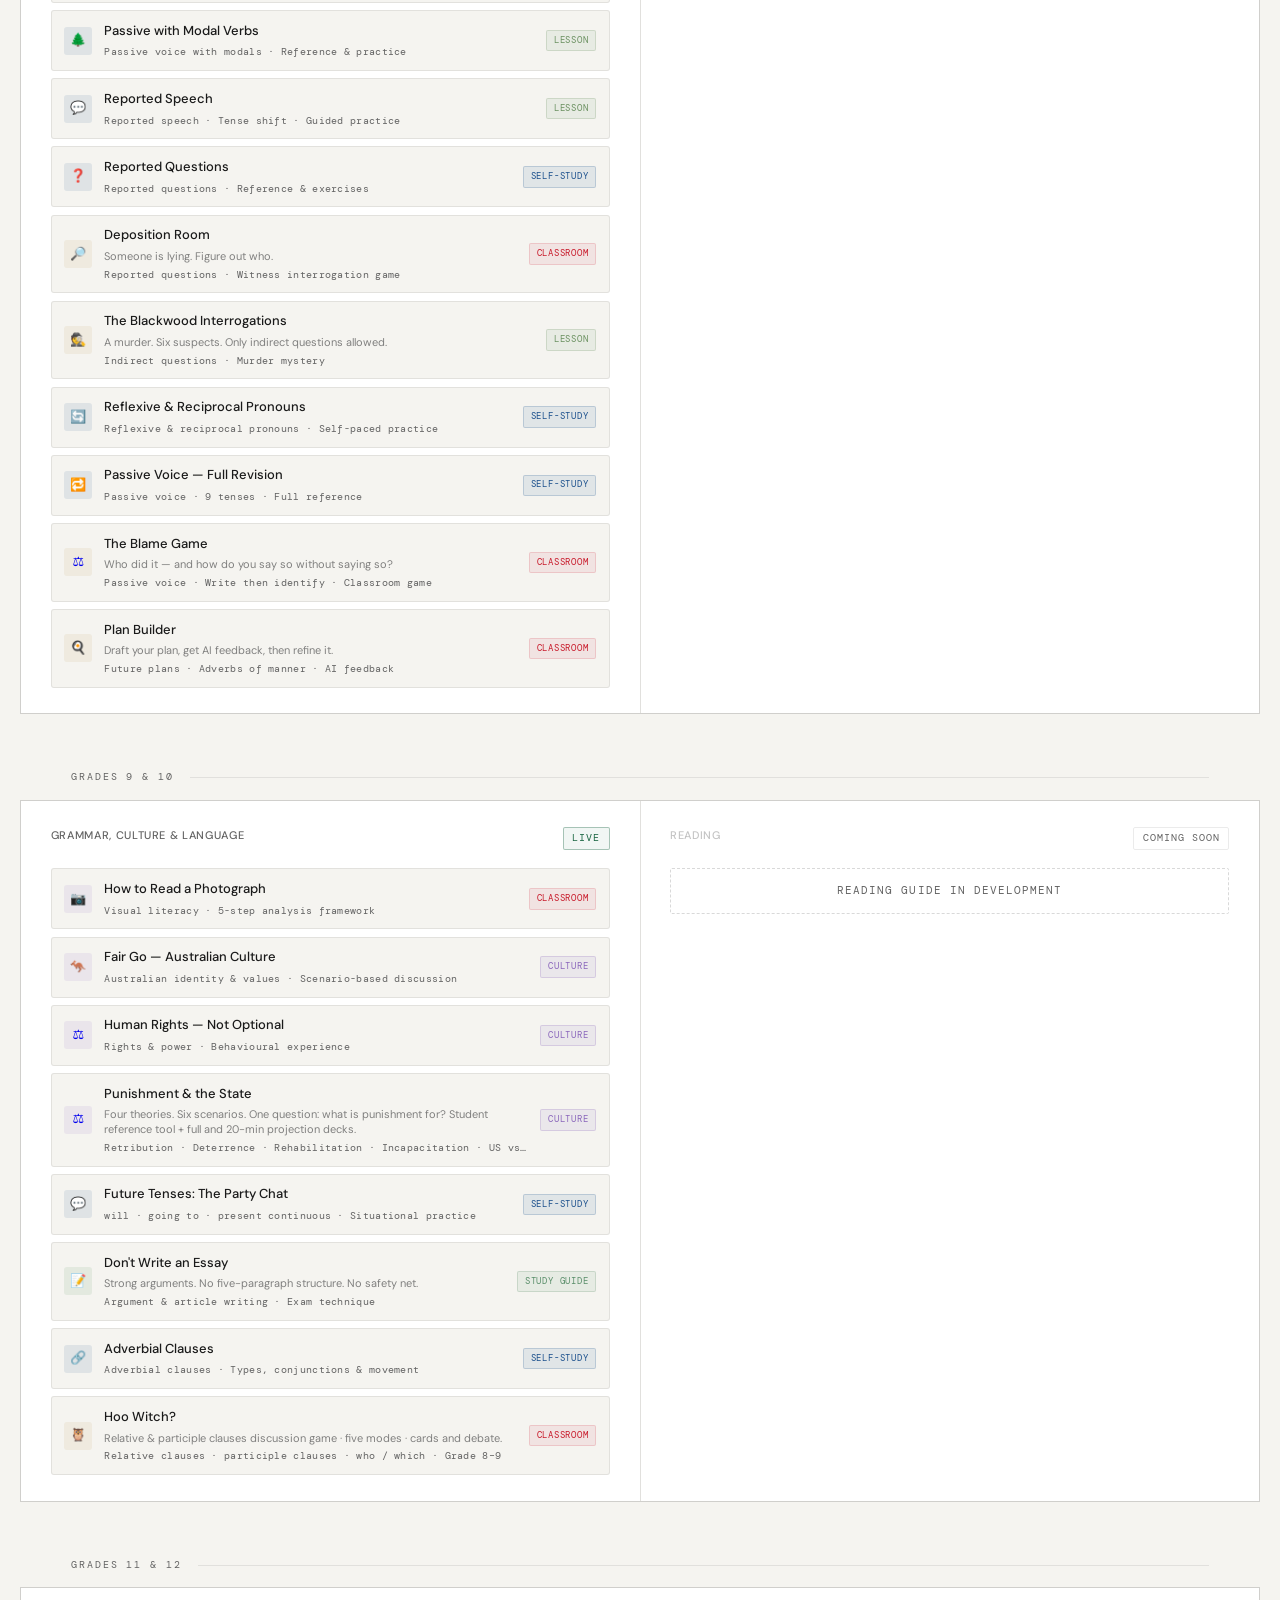
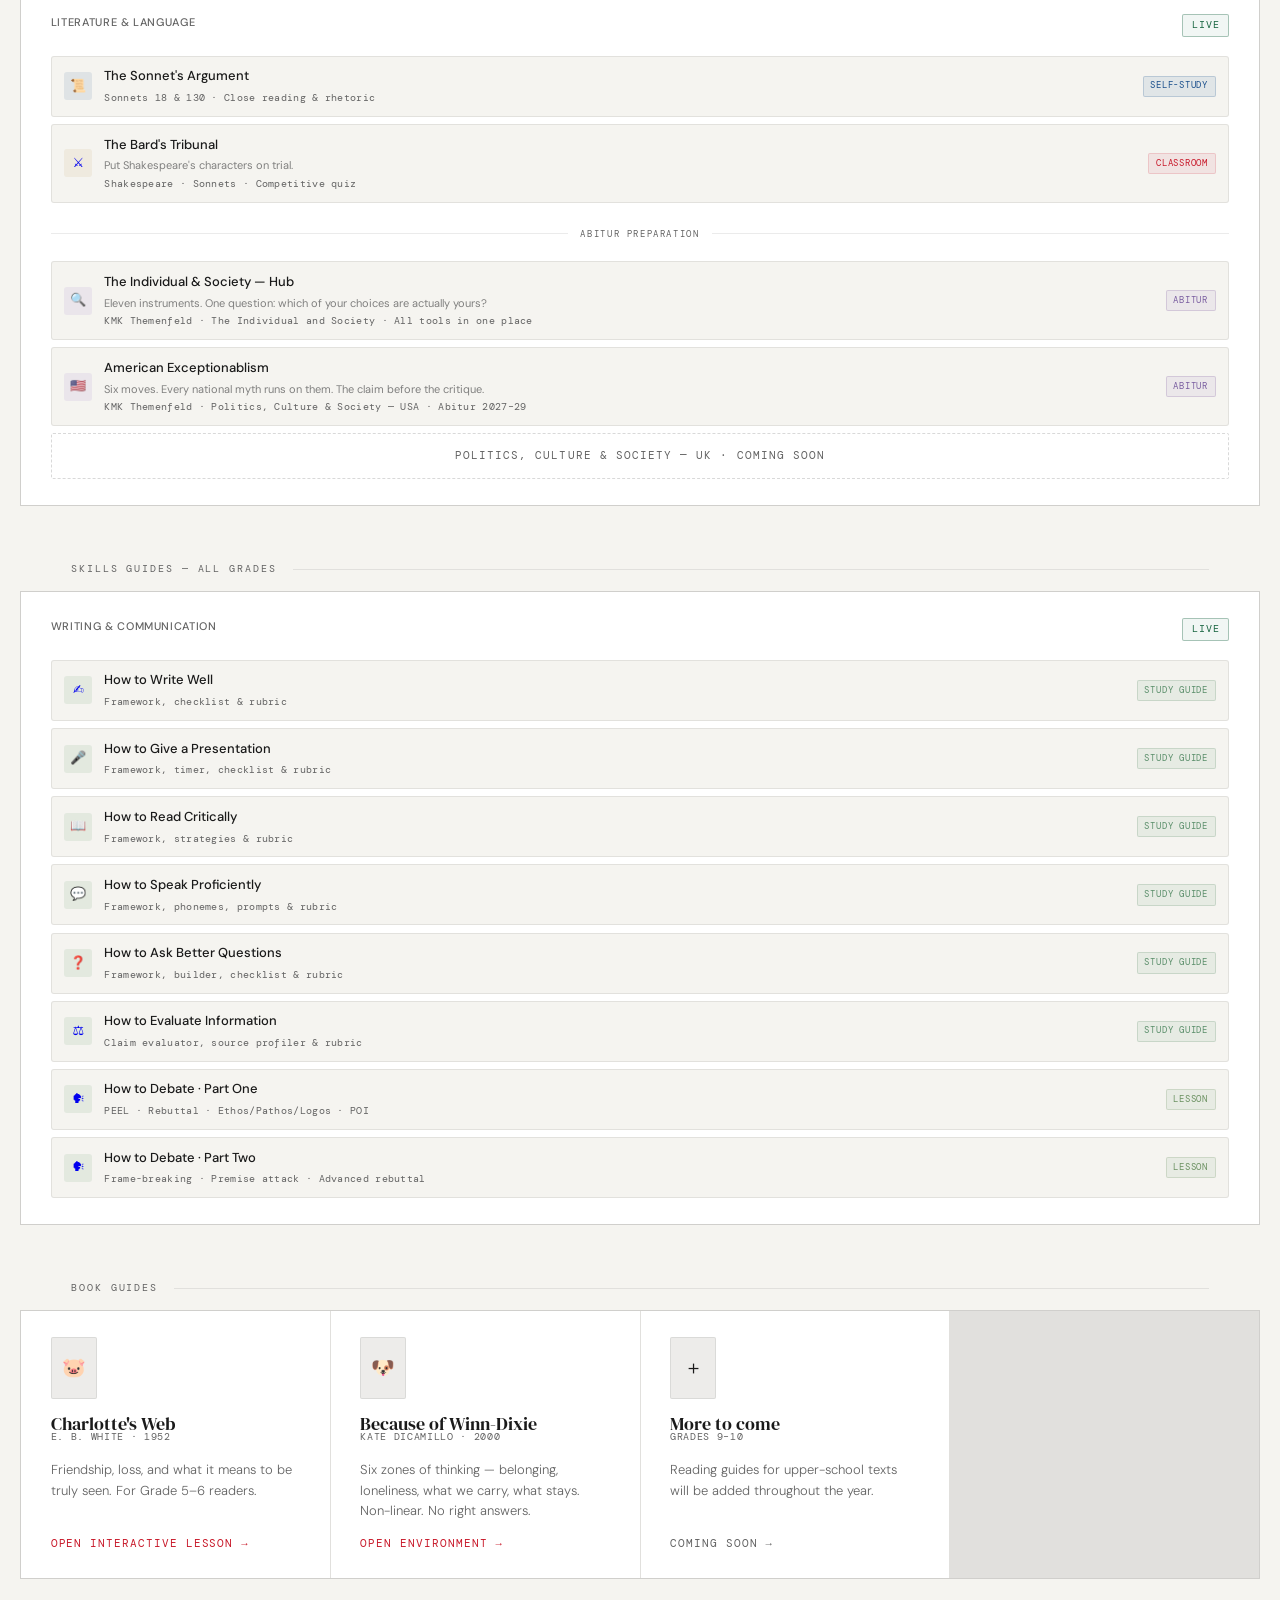
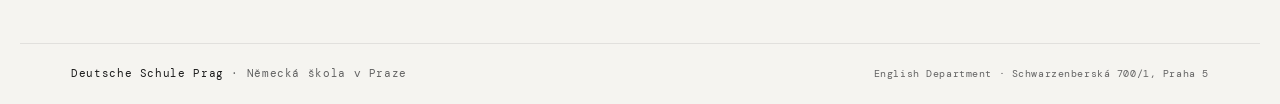
==== commit 9dec9c4b: "Update index.html" ====
--- a/index.html
+++ b/index.html
@@ -75,6 +75,23 @@
   <span class="key-item"><span class="game-type type-soon">Soon</span> In development</span>
 </div>
 
+<!-- SEARCH -->
+<div class="search-bar-wrap">
+  <div class="search-bar">
+    <span class="search-icon" aria-hidden="true">⌕</span>
+    <input
+      type="search"
+      id="hubSearch"
+      placeholder="Search activities, topics, grade levels…"
+      autocomplete="off"
+      spellcheck="false"
+      aria-label="Search the hub"
+    >
+    <button class="search-clear" id="searchClear" aria-label="Clear search" hidden>✕</button>
+  </div>
+</div>
+<div class="search-empty" id="searchEmpty" hidden>No results for "<span id="searchEmptyTerm"></span>"</div>
+
 <!-- ─────────── GRADES 5–6 ─────────── -->
 <div class="section-label" id="grades">Grades 5 &amp; 6</div>
 <div class="year-grid">
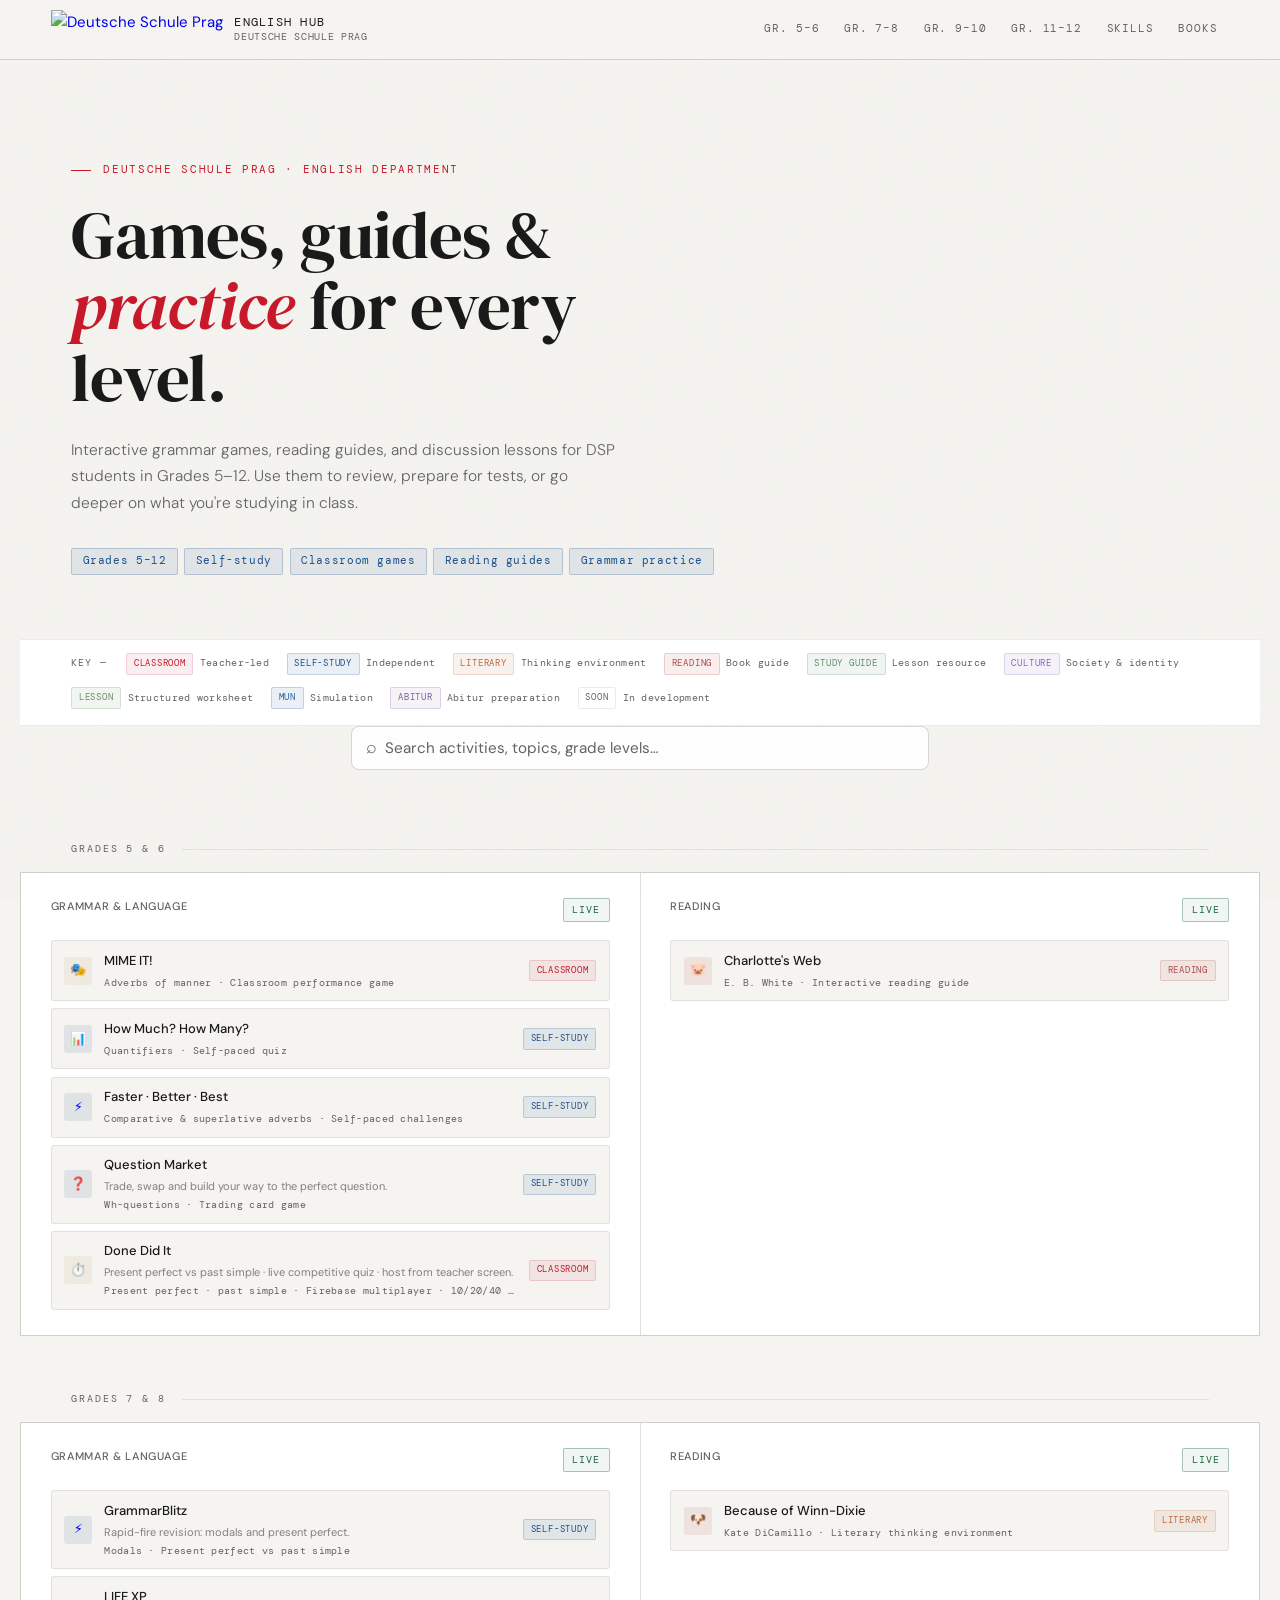
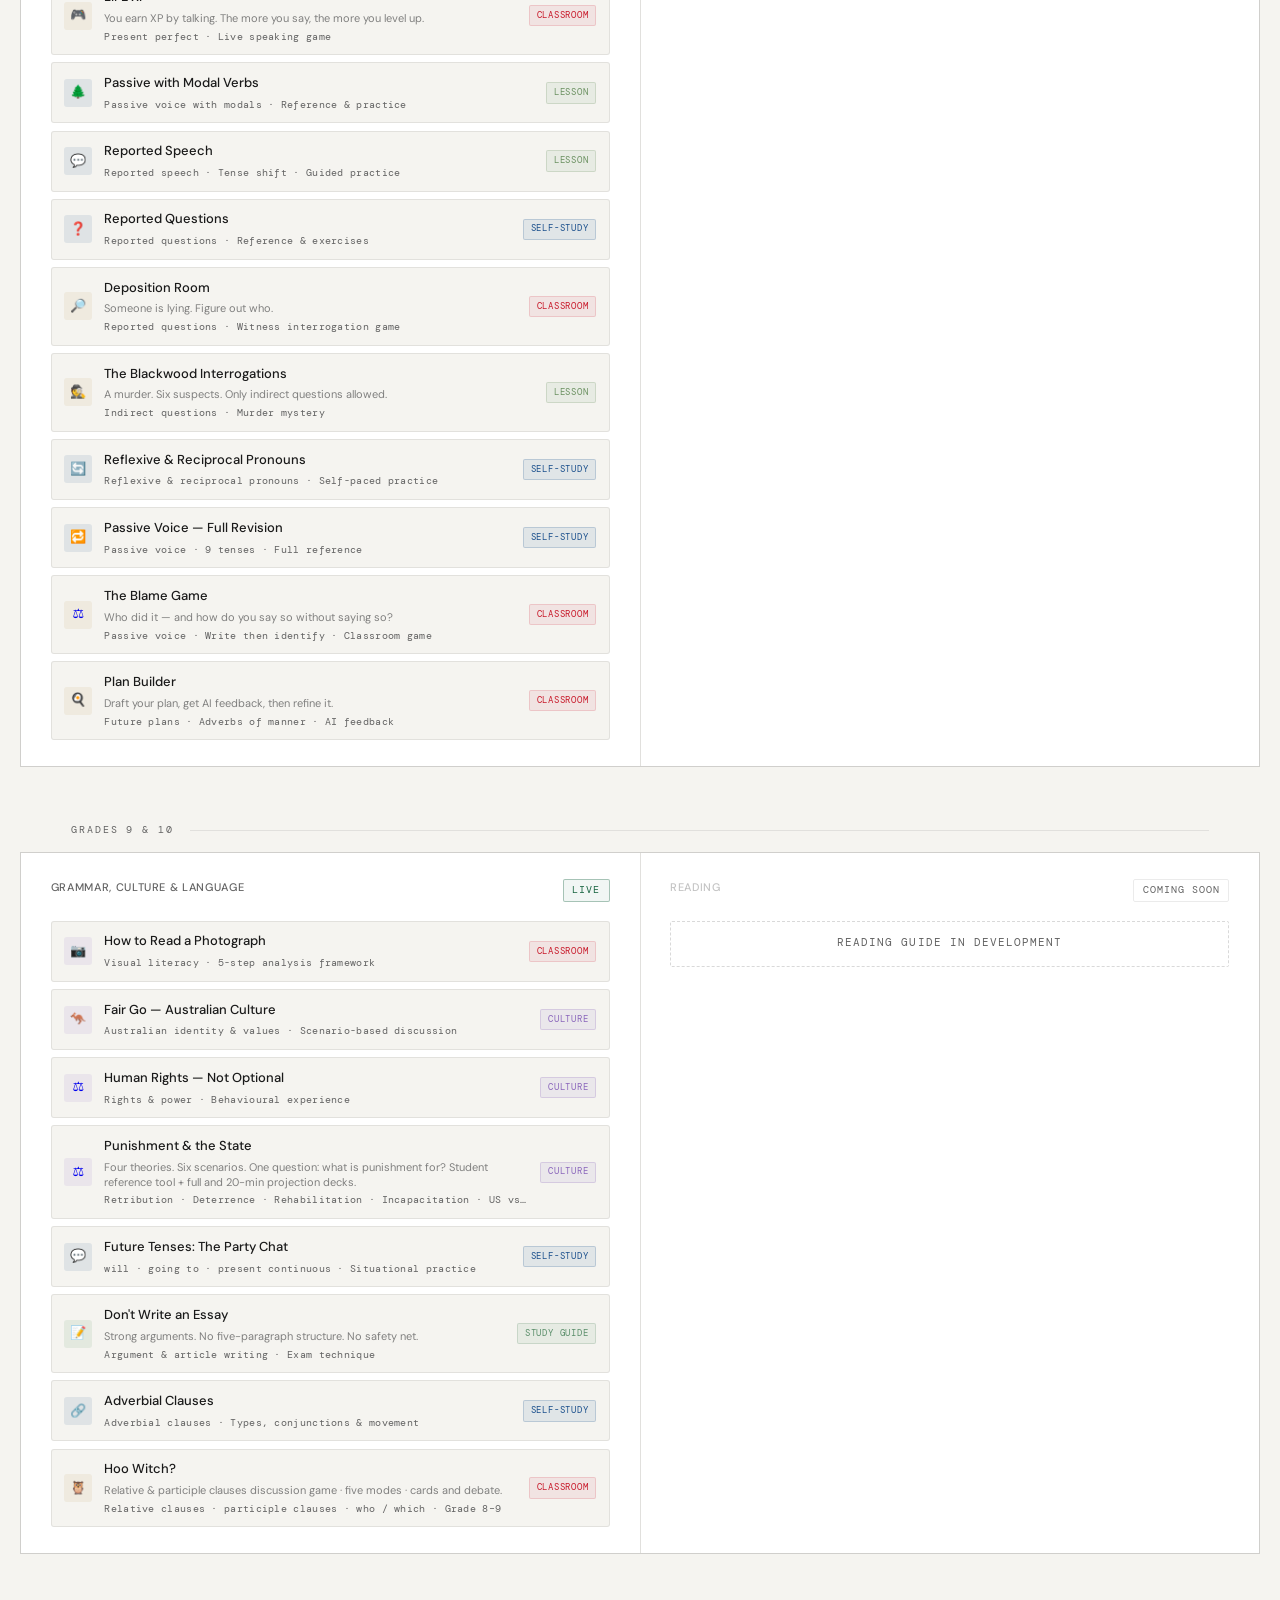
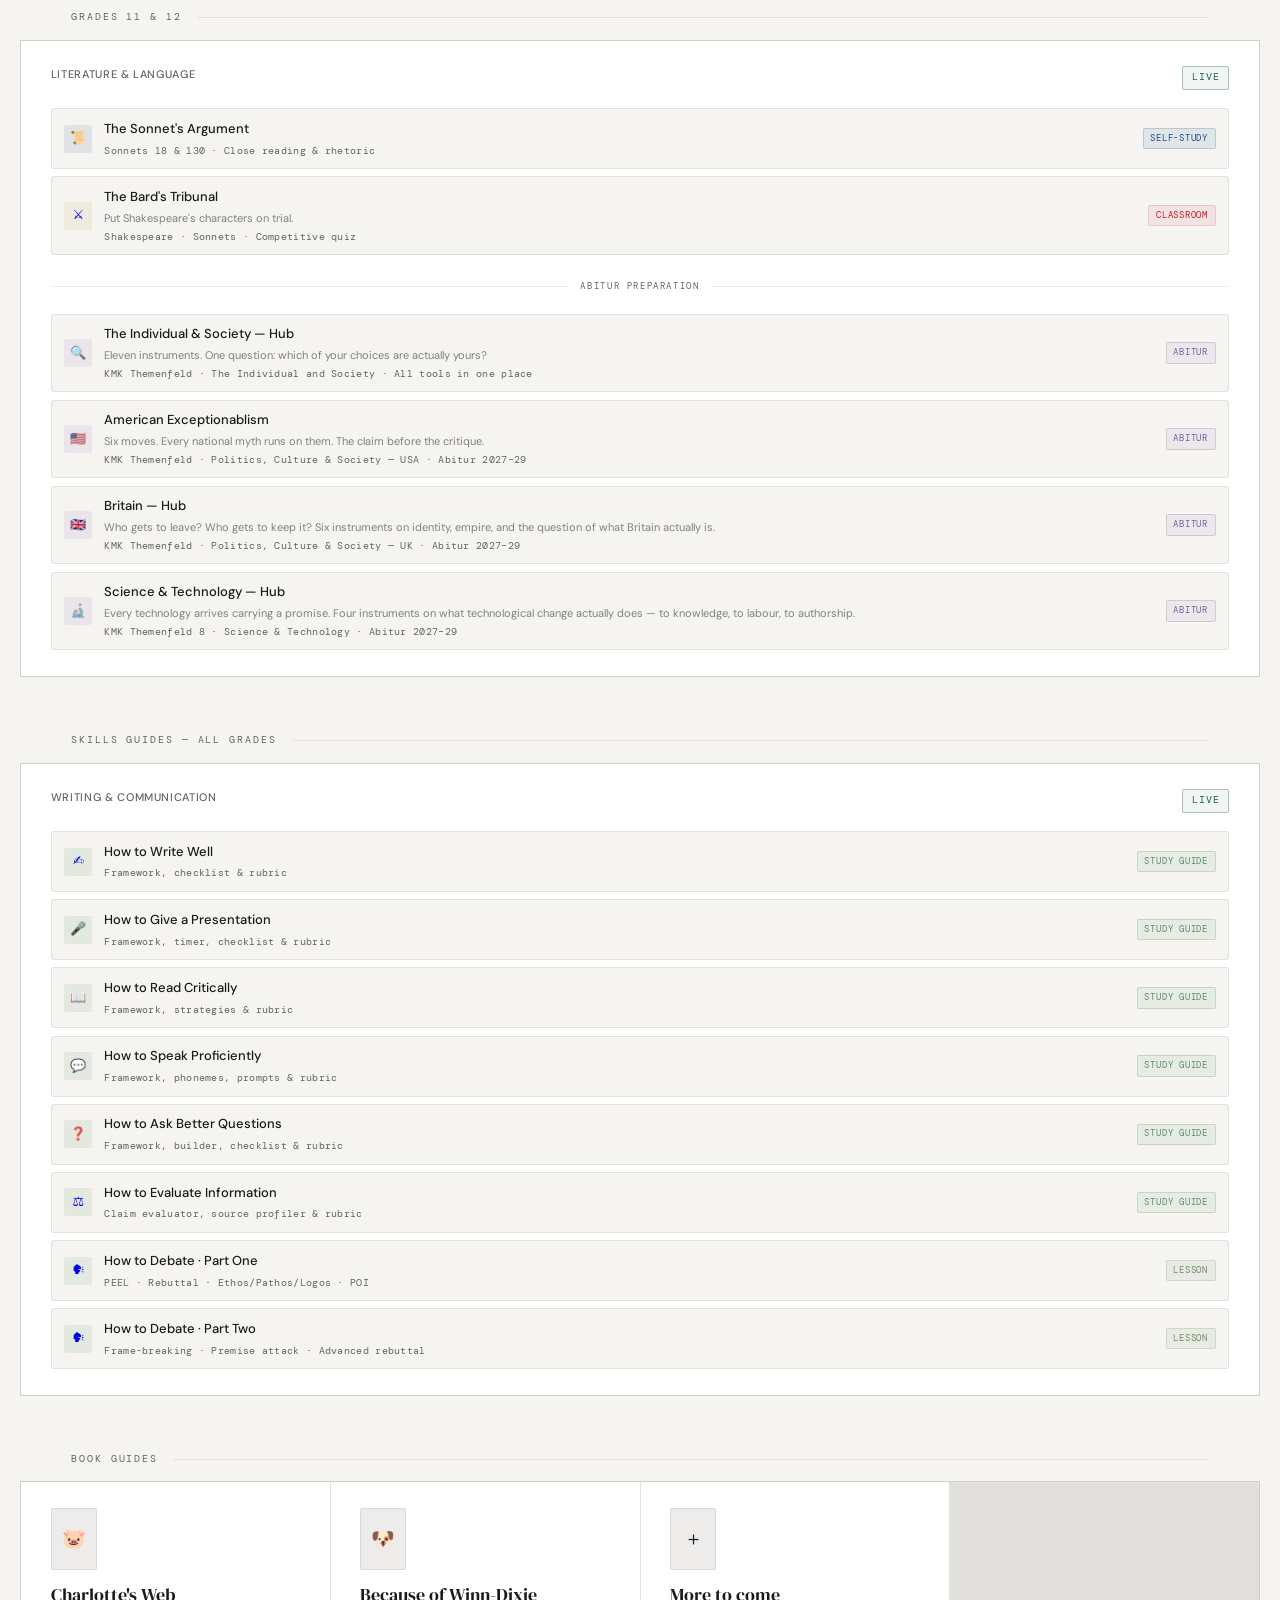
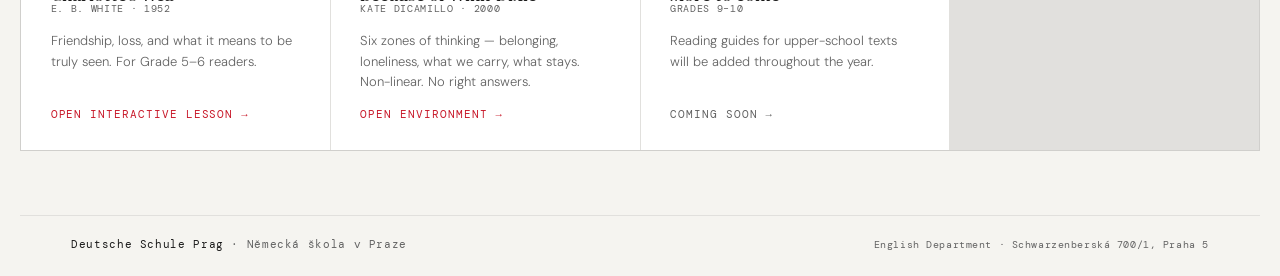
==== commit 3830fabd: "Add new game items for UK and Science & Technology" ====
--- a/index.html
+++ b/index.html
@@ -446,7 +446,24 @@
         </div>
         <span class="game-type type-themenfeld">Abitur</span>
       </a>
-      <div class="coming-soon-msg" aria-label="Politics, Culture &amp; Society — UK · Coming soon">Politics, Culture &amp; Society — UK · Coming soon</div>
+      <a href="https://justinsteinmetz.github.io/british-hub/" target="_blank" rel="noopener noreferrer" class="game-item">
+        <div class="game-icon icon-culture" aria-hidden="true">🇬🇧</div>
+        <div class="game-info">
+          <div class="game-name">Britain — Hub</div>
+          <div class="game-desc">Who gets to leave? Who gets to keep it? Six instruments on identity, empire, and the question of what Britain actually is.</div>
+          <div class="game-meta">KMK Themenfeld · Politics, Culture &amp; Society — UK · Abitur 2027–29</div>
+        </div>
+        <span class="game-type type-themenfeld">Abitur</span>
+      </a>
+      <a href="https://justinsteinmetz.github.io/Science_and_Technology/" target="_blank" rel="noopener noreferrer" class="game-item">
+        <div class="game-icon icon-culture" aria-hidden="true">🔬</div>
+        <div class="game-info">
+          <div class="game-name">Science &amp; Technology — Hub</div>
+          <div class="game-desc">Every technology arrives carrying a promise. Four instruments on what technological change actually does — to knowledge, to labour, to authorship.</div>
+          <div class="game-meta">KMK Themenfeld 8 · Science &amp; Technology · Abitur 2027–29</div>
+        </div>
+        <span class="game-type type-themenfeld">Abitur</span>
+      </a>
     </div>
   </div>
 
--- a/styles.css
+++ b/styles.css
@@ -1,4 +1,4 @@
-  :root {
+:root {
     --bg:          #f5f4f0;
     --bg2:         #edecea;
     --bg3:         #e6e4de;
@@ -655,6 +655,86 @@
     h1 { max-width: 100%; }
   }
 
+  /* ── SEARCH ── */
+  .search-bar-wrap {
+    max-width: 680px;
+    margin: 0 auto 2rem;
+    padding: 0 clamp(1.25rem, 4vw, 3.5rem);
+  }
+
+  .search-bar {
+    display: flex;
+    align-items: center;
+    gap: 0.5rem;
+    background: var(--surface);
+    border: 1px solid var(--border-hi);
+    border-radius: 8px;
+    padding: 0 0.85rem;
+    transition: border-color 0.15s, box-shadow 0.15s;
+  }
+
+  .search-bar:focus-within {
+    border-color: var(--accent2);
+    box-shadow: 0 0 0 3px rgba(26,79,140,0.1);
+  }
+
+  .search-icon {
+    font-size: 1.15rem;
+    color: var(--muted);
+    pointer-events: none;
+    flex-shrink: 0;
+  }
+
+  #hubSearch {
+    flex: 1;
+    border: none;
+    background: transparent;
+    font-family: var(--sans);
+    font-size: 0.95rem;
+    color: var(--text);
+    padding: 0.7rem 0;
+    outline: none;
+  }
+
+  #hubSearch::placeholder { color: var(--muted); }
+
+  .search-clear {
+    border: none;
+    background: transparent;
+    color: var(--muted);
+    font-size: 0.8rem;
+    cursor: pointer;
+    padding: 0.25rem 0.1rem;
+    flex-shrink: 0;
+    line-height: 1;
+  }
+
+  .search-clear:hover { color: var(--text); }
+
+  .search-empty {
+    text-align: center;
+    color: var(--muted);
+    font-family: var(--mono);
+    font-size: 0.875rem;
+    padding: 2.5rem 1rem;
+  }
+
+  /* Hide section labels and year-grids when all their cards are hidden */
+  .section-label.search-hidden,
+  .year-grid.search-hidden,
+  .book-grid.search-hidden {
+    display: none;
+  }
+
+  .game-item.search-hidden {
+    display: none;
+  }
+
+  .year-card.search-hidden,
+  .book-card.search-hidden {
+    display: none;
+  }
+
   /* ── REDUCED MOTION ── */
   @media (prefers-reduced-motion: reduce) {
     *, *::before, *::after {
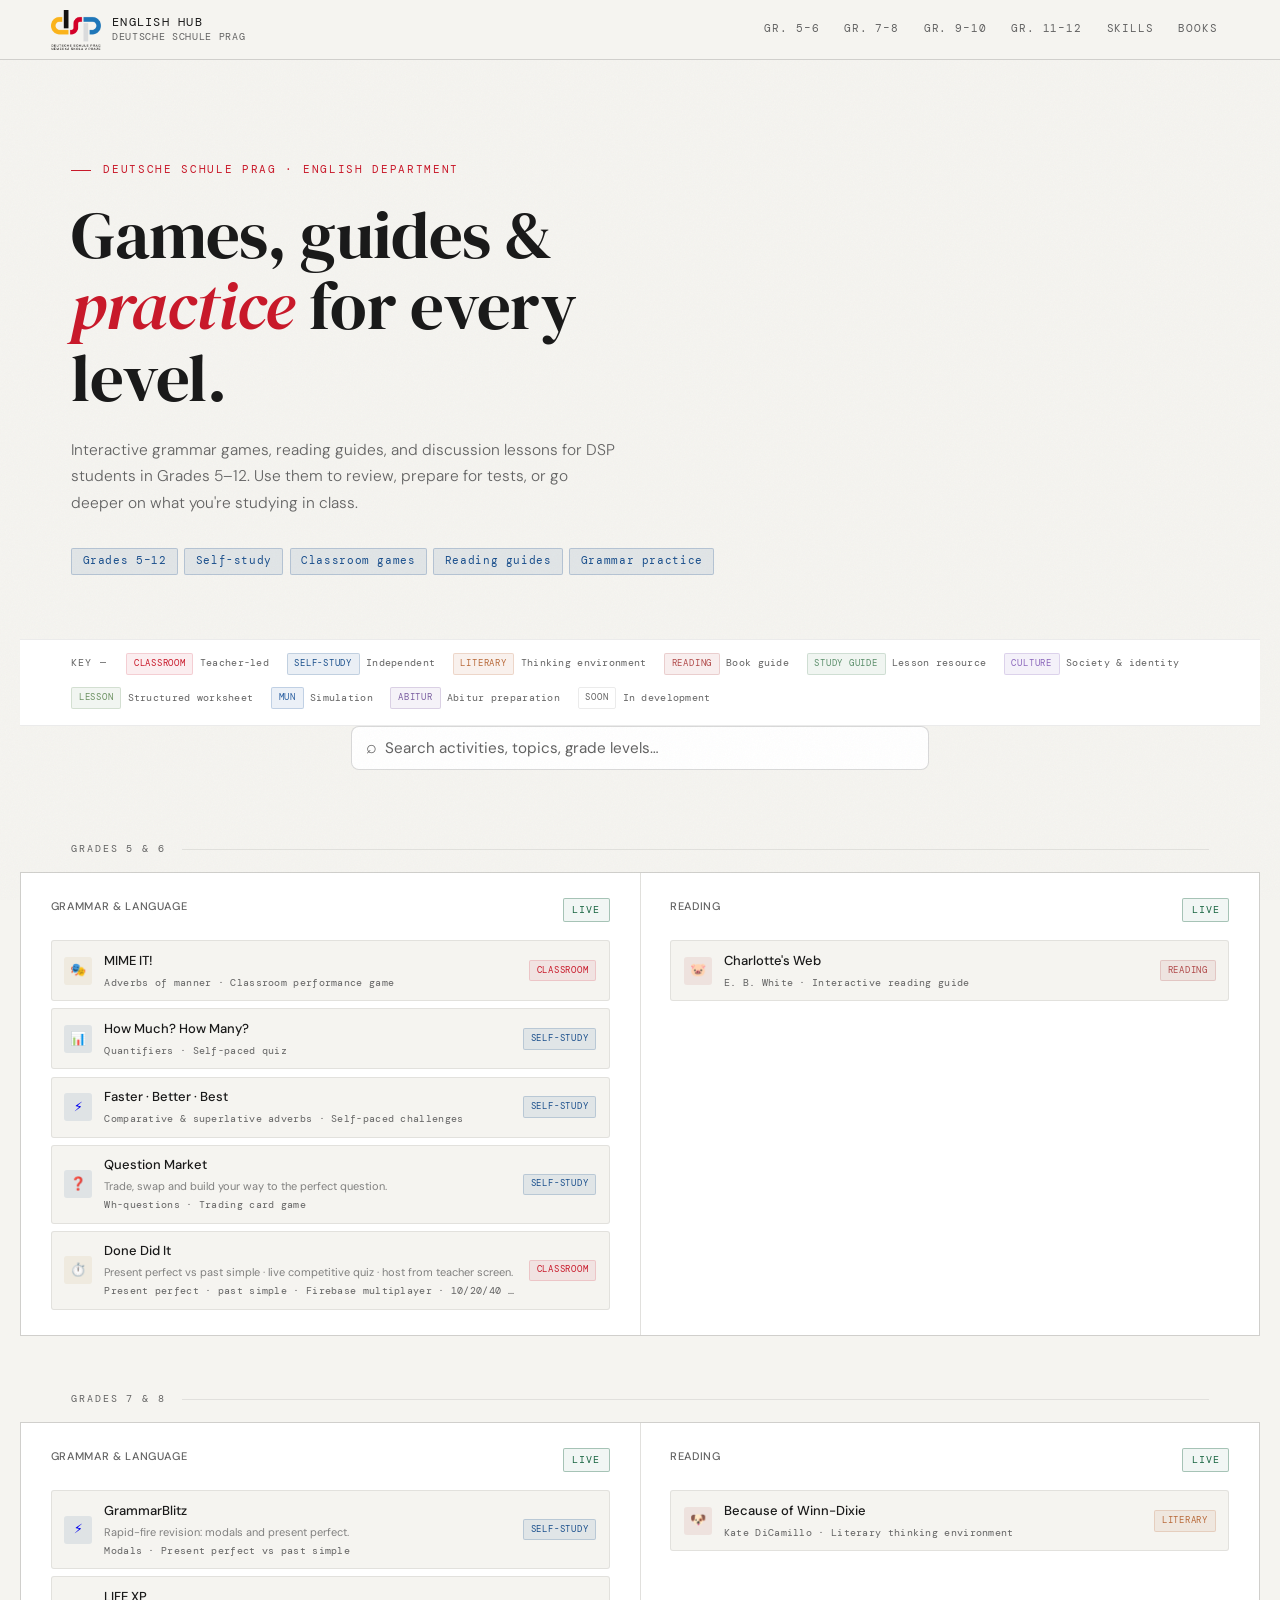
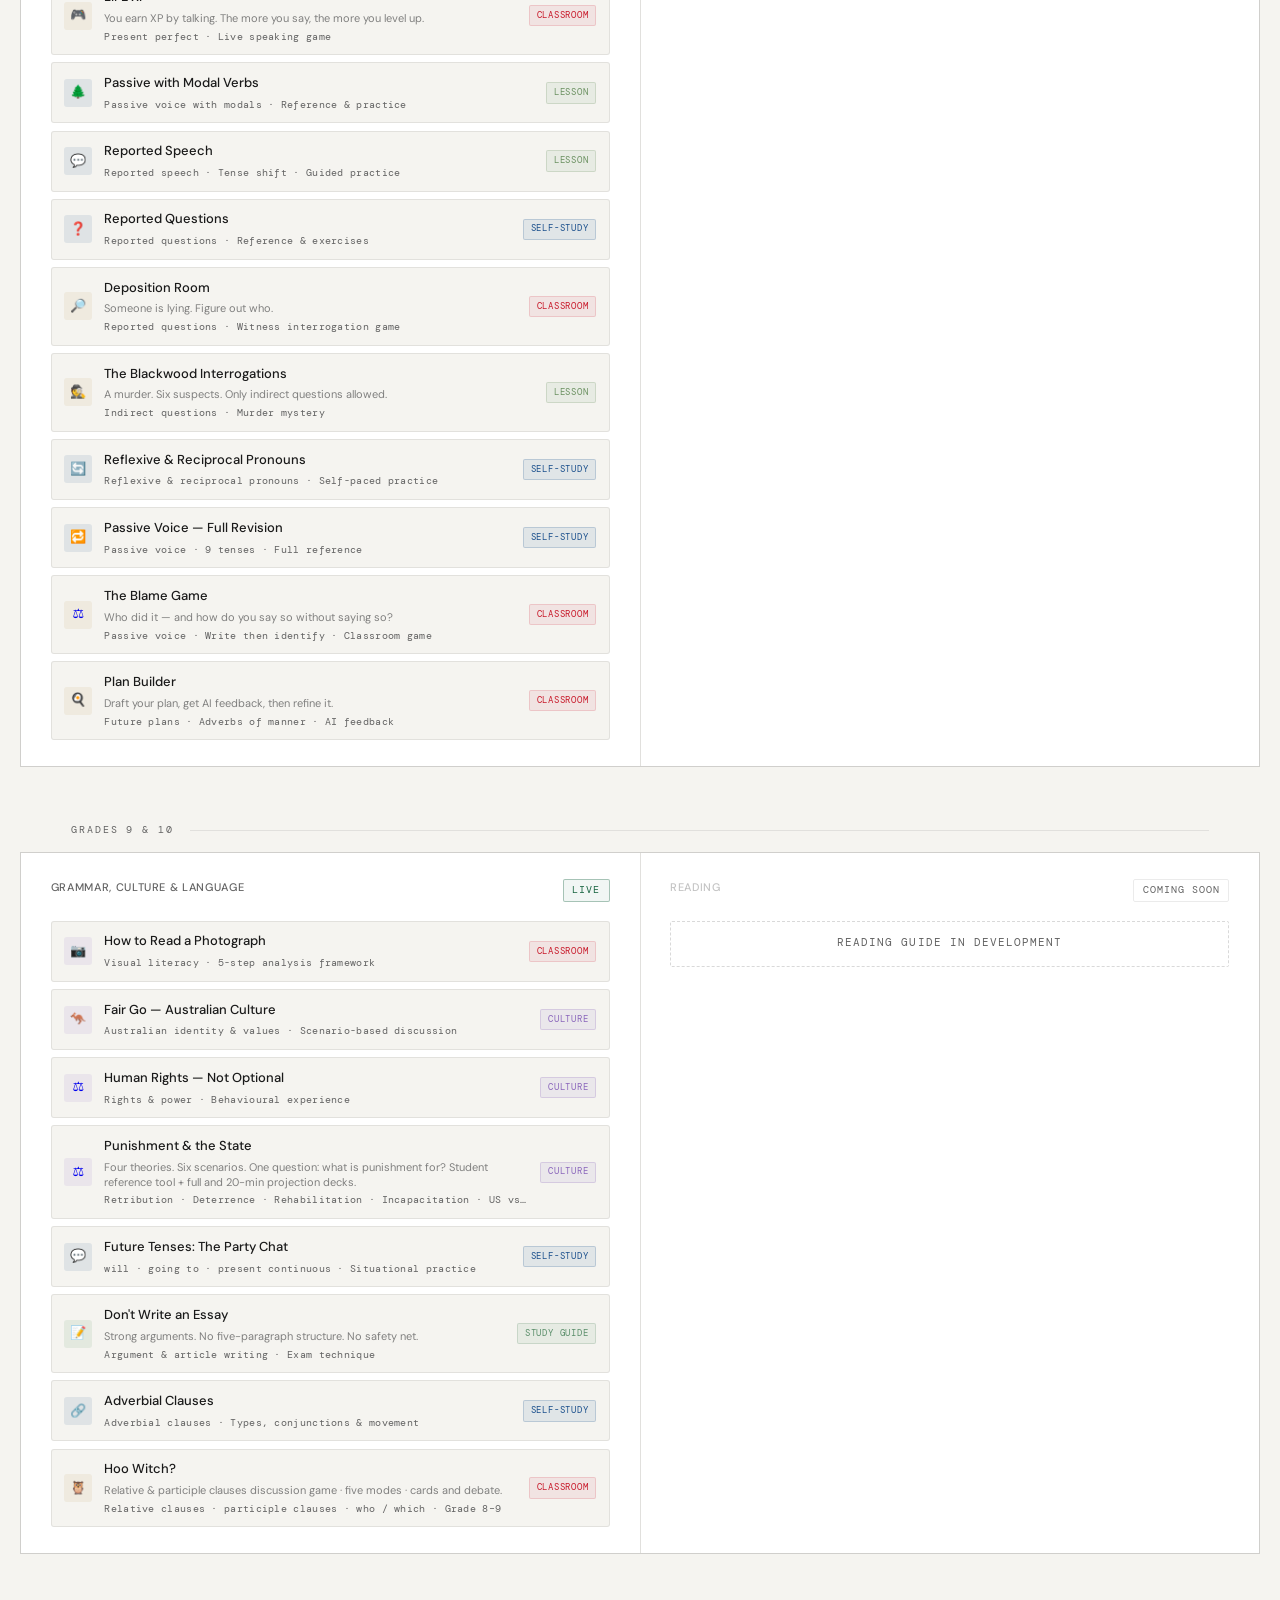
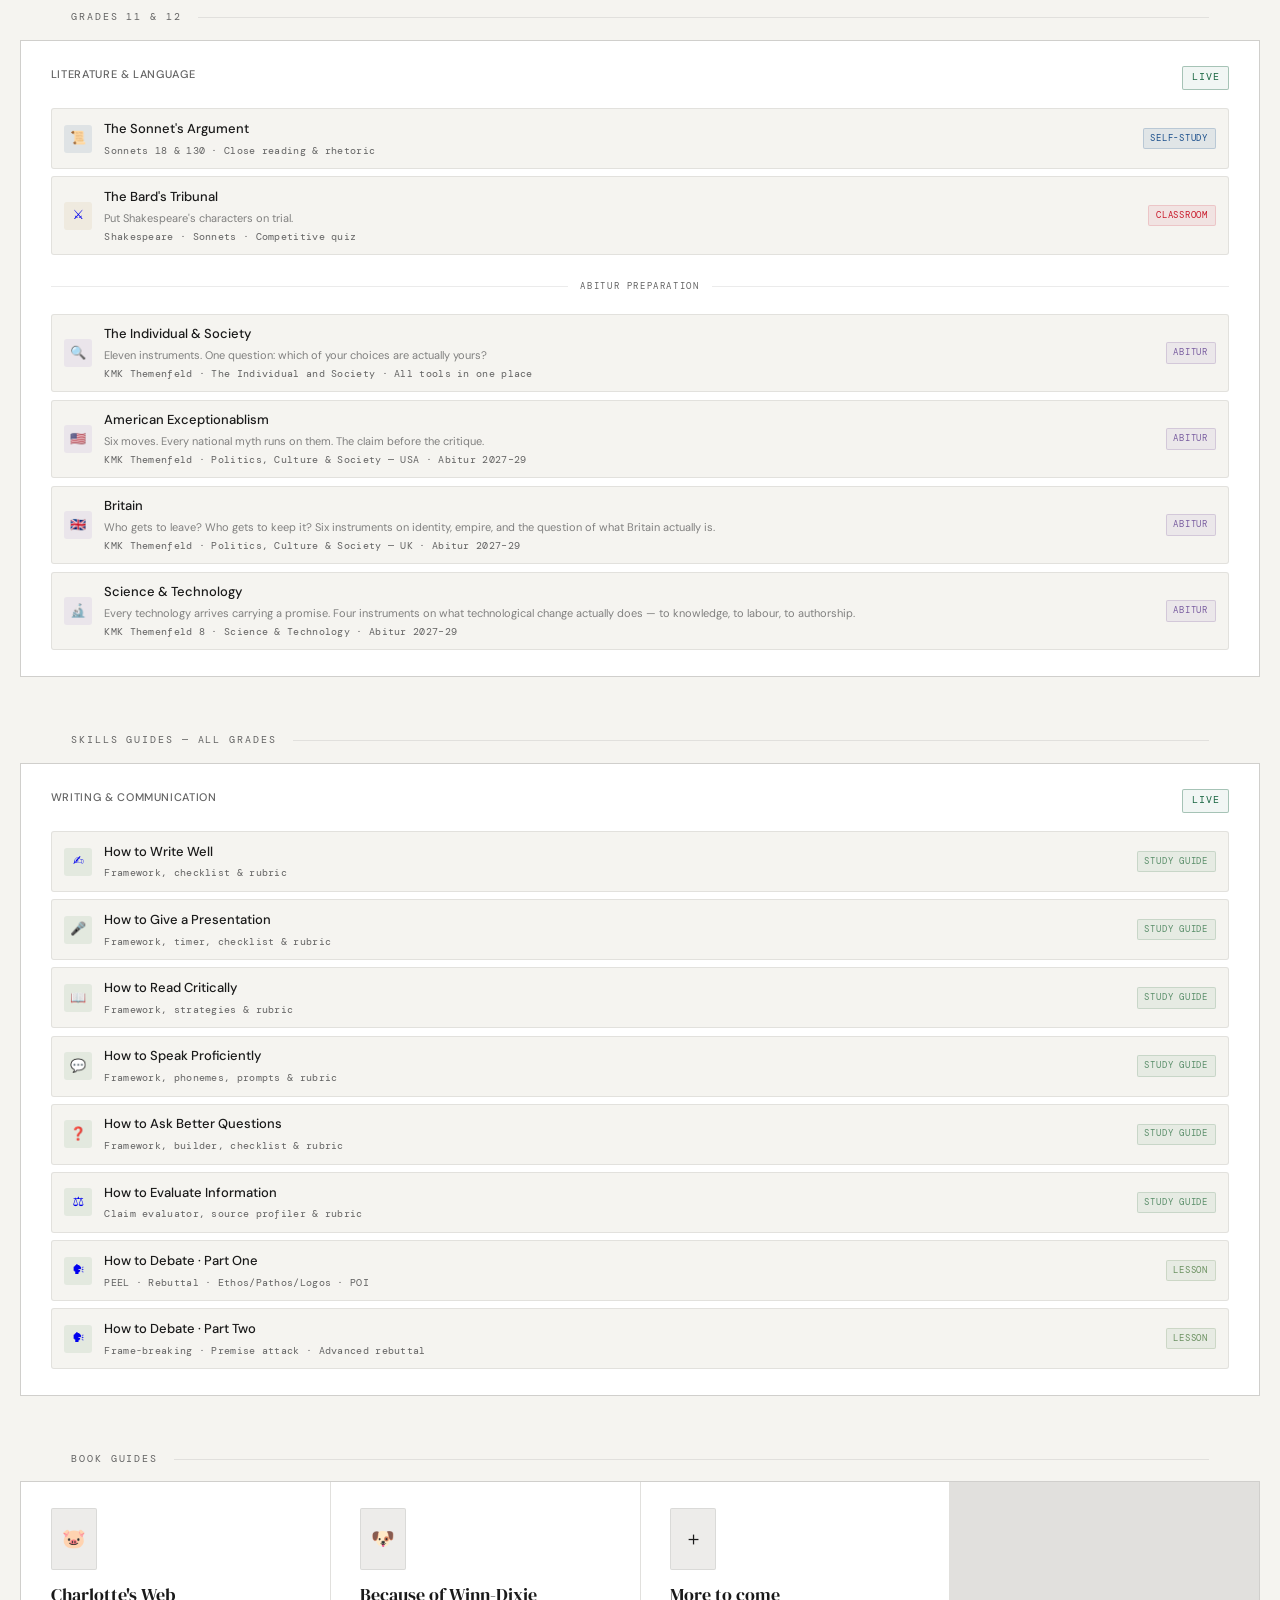
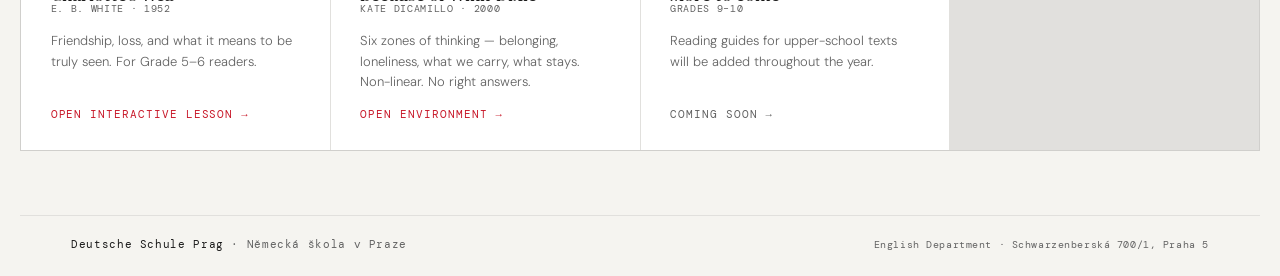
==== commit bc447e13: "Remove 'Hub' from game names in index.html" ====
--- a/index.html
+++ b/index.html
@@ -11,7 +11,6 @@
 <meta property="og:image" content="https://justinsteinmetz.github.io/DSP_English_Hub/og-image.png">
 <meta property="og:image:width" content="1200">
 <meta property="og:image:height" content="630">
-<link rel="icon" href="dsp-logo.svg" type="image/svg+xml">
 <link rel="icon" href="dsp-logo.png" type="image/png">
 <link rel="preconnect" href="https://fonts.googleapis.com">
 <link rel="preconnect" href="https://fonts.gstatic.com" crossorigin>
@@ -24,7 +23,7 @@
 <header>
   <a href="#" class="logo">
     <div class="logo-mark">
-      <img src="dsp-logo.svg" alt="Deutsche Schule Prag">
+      <img src="dsp-logo.png" alt="Deutsche Schule Prag">
     </div>
     <div class="logo-text">
       English Hub
@@ -431,7 +430,7 @@
       <a href="https://justinsteinmetz.github.io/IDHUB/" target="_blank" rel="noopener noreferrer" class="game-item">
         <div class="game-icon icon-culture" aria-hidden="true">🔍</div>
         <div class="game-info">
-          <div class="game-name">The Individual &amp; Society — Hub</div>
+          <div class="game-name">The Individual &amp; Society</div>
           <div class="game-desc">Eleven instruments. One question: which of your choices are actually yours?</div>
           <div class="game-meta">KMK Themenfeld · The Individual and Society · All tools in one place</div>
         </div>
@@ -449,7 +448,7 @@
       <a href="https://justinsteinmetz.github.io/british-hub/" target="_blank" rel="noopener noreferrer" class="game-item">
         <div class="game-icon icon-culture" aria-hidden="true">🇬🇧</div>
         <div class="game-info">
-          <div class="game-name">Britain — Hub</div>
+          <div class="game-name">Britain</div>
           <div class="game-desc">Who gets to leave? Who gets to keep it? Six instruments on identity, empire, and the question of what Britain actually is.</div>
           <div class="game-meta">KMK Themenfeld · Politics, Culture &amp; Society — UK · Abitur 2027–29</div>
         </div>
@@ -458,7 +457,7 @@
       <a href="https://justinsteinmetz.github.io/Science_and_Technology/" target="_blank" rel="noopener noreferrer" class="game-item">
         <div class="game-icon icon-culture" aria-hidden="true">🔬</div>
         <div class="game-info">
-          <div class="game-name">Science &amp; Technology — Hub</div>
+          <div class="game-name">Science &amp; Technology</div>
           <div class="game-desc">Every technology arrives carrying a promise. Four instruments on what technological change actually does — to knowledge, to labour, to authorship.</div>
           <div class="game-meta">KMK Themenfeld 8 · Science &amp; Technology · Abitur 2027–29</div>
         </div>
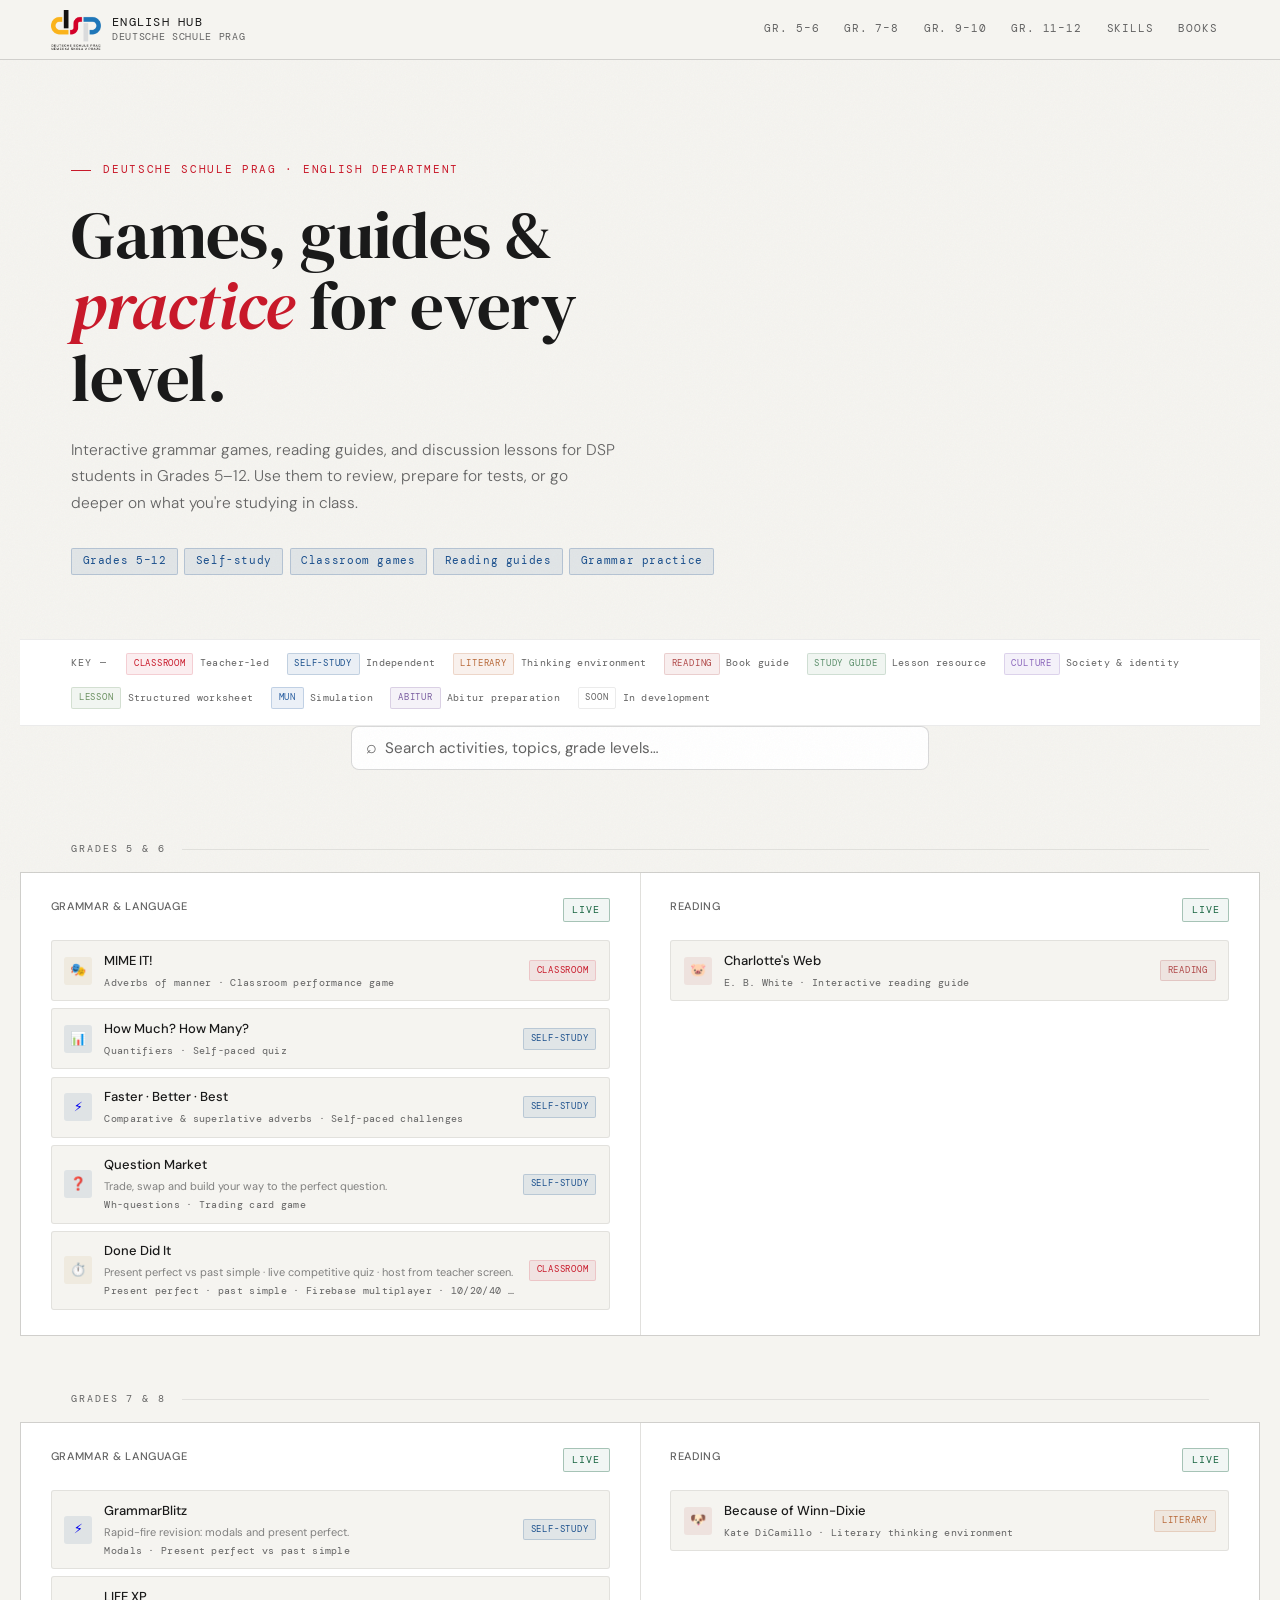
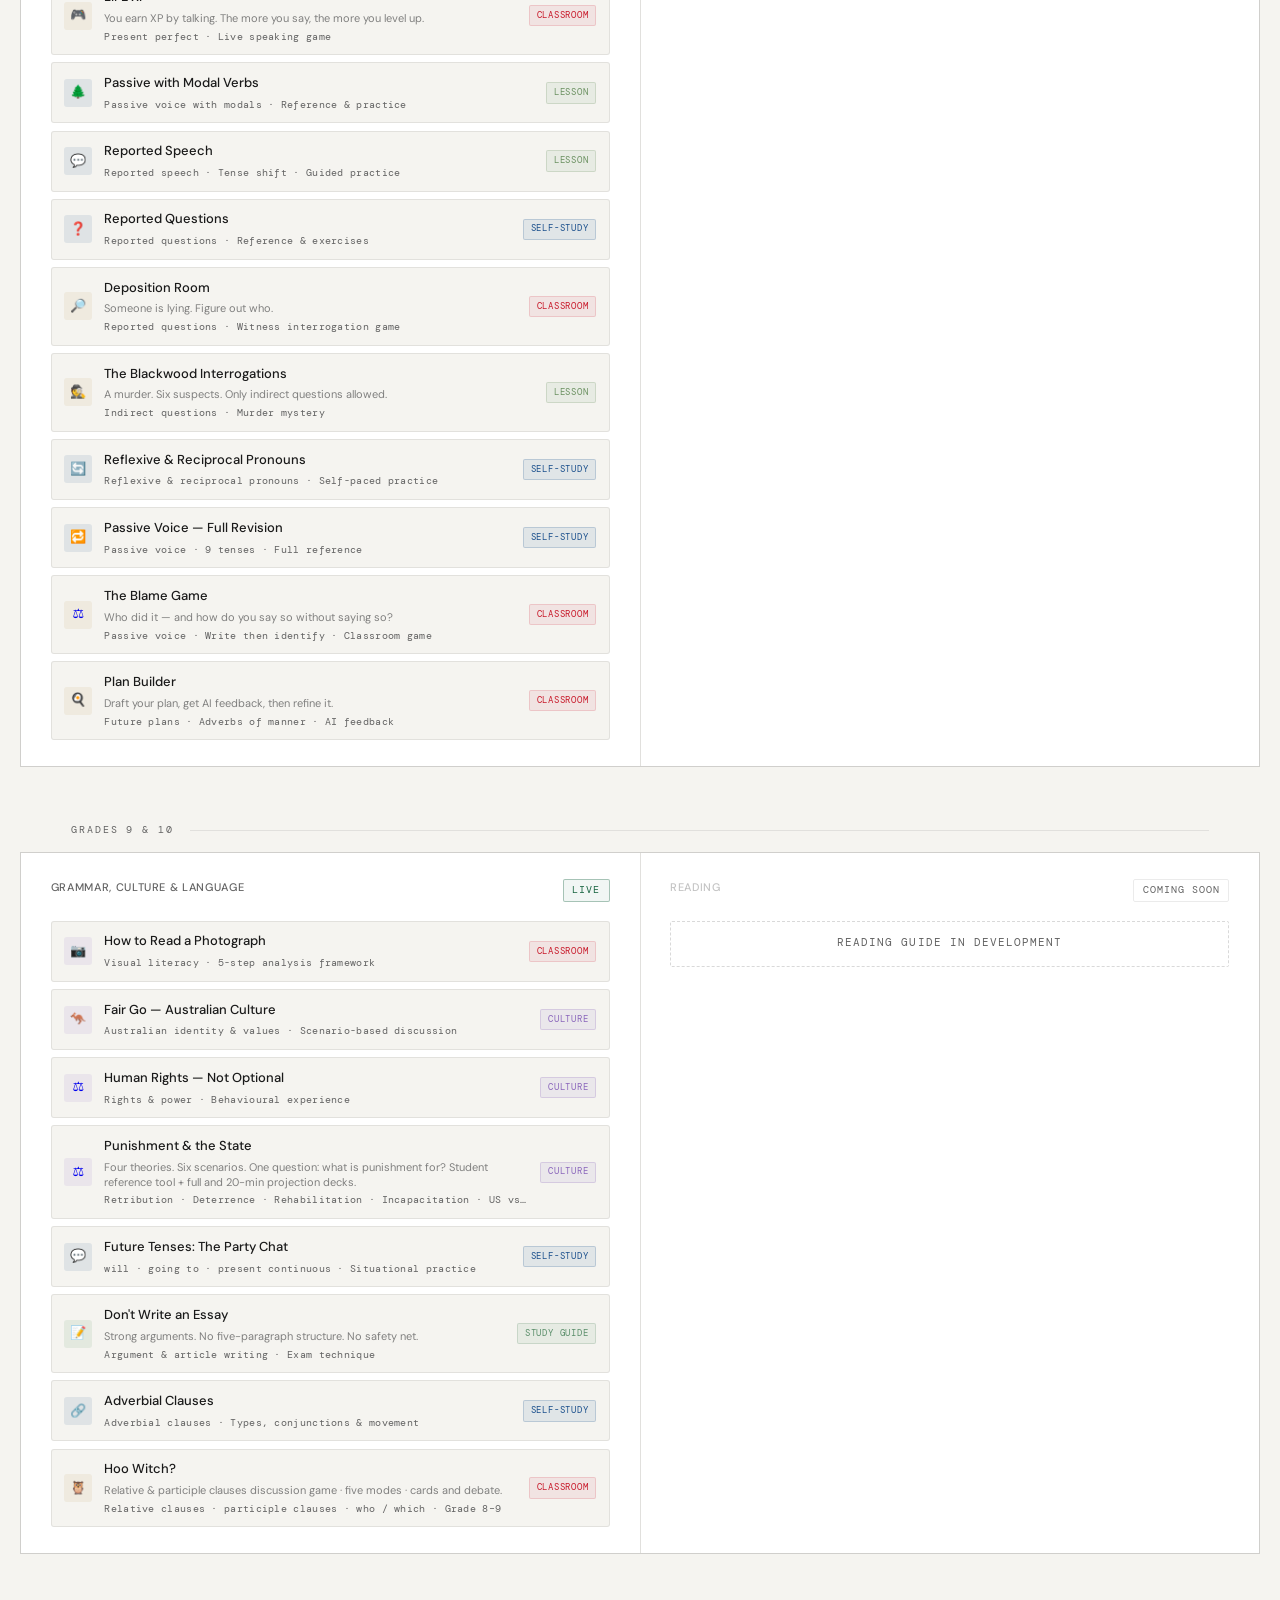
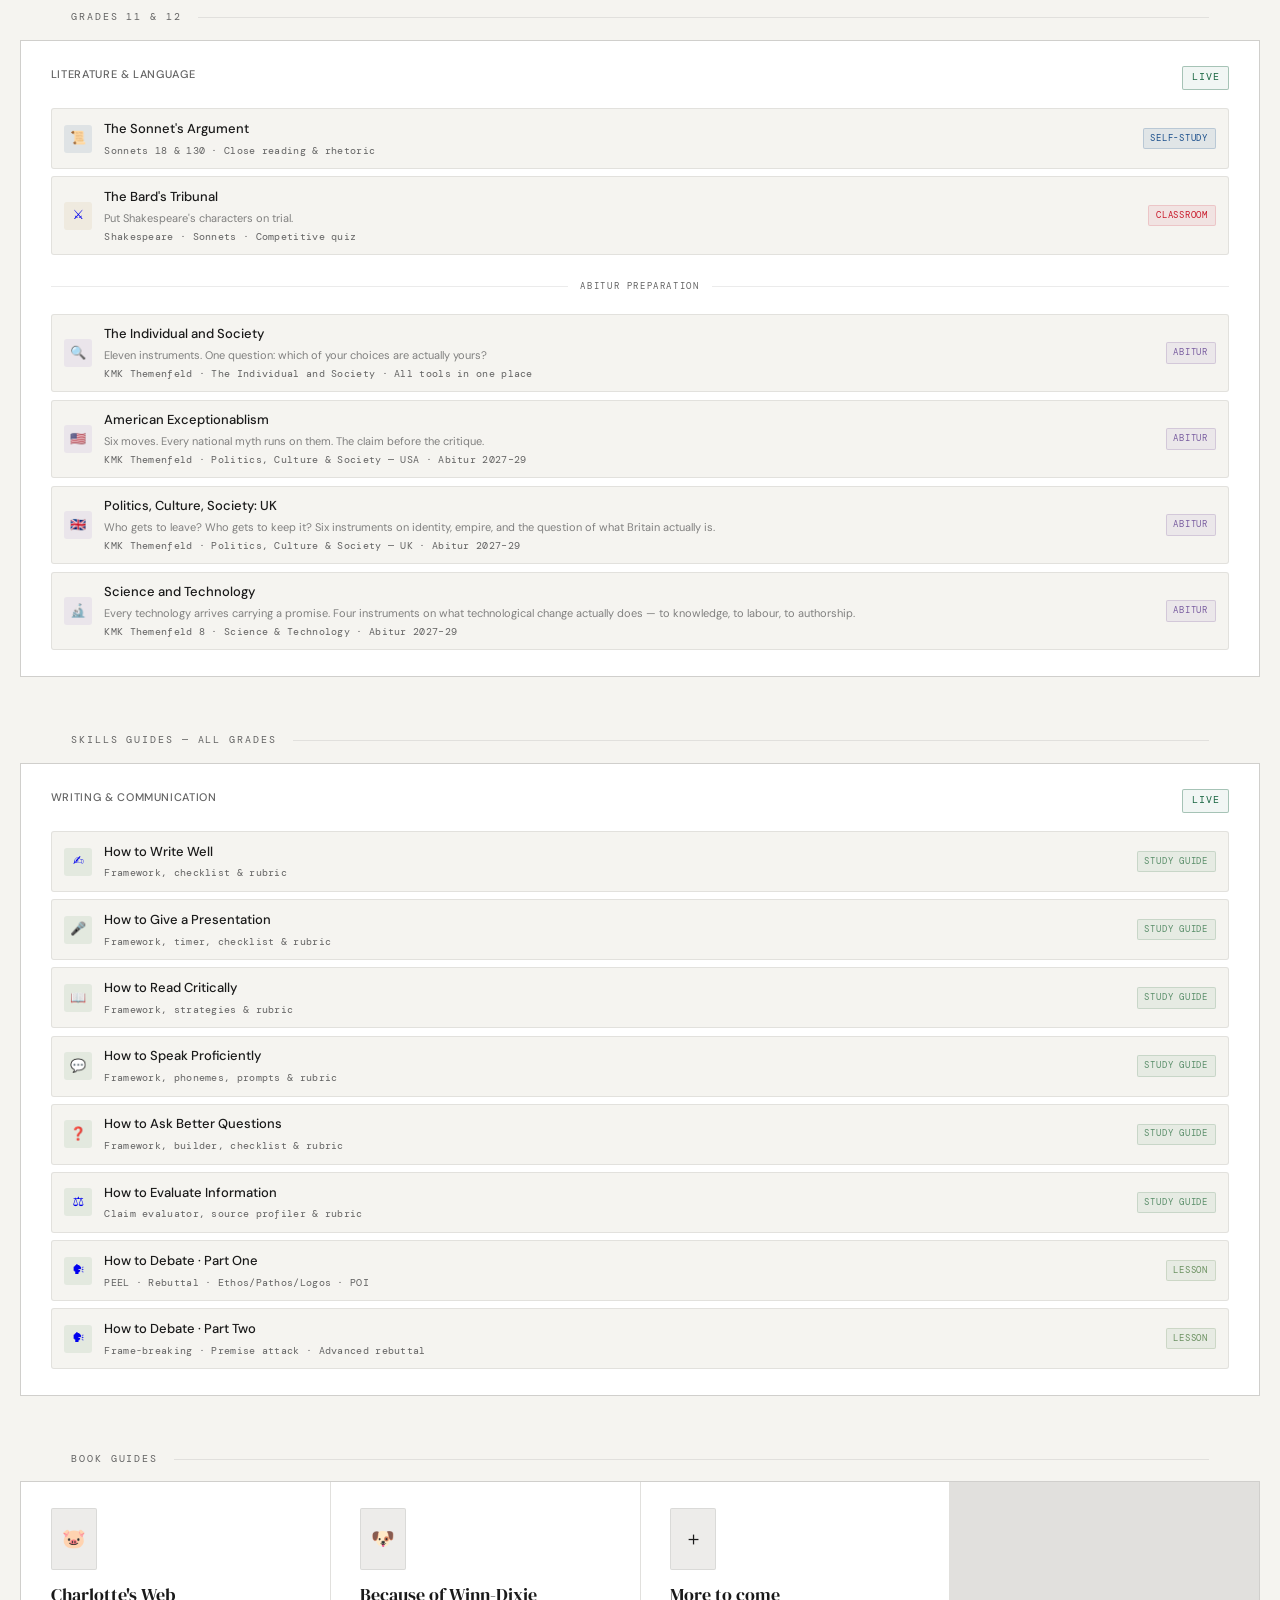
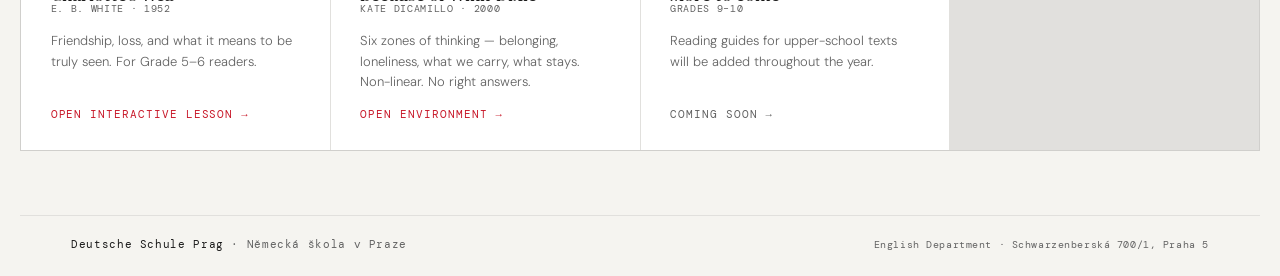
==== commit 6ae4f7bb: "Update game names for clarity in index.html" ====
--- a/index.html
+++ b/index.html
@@ -430,7 +430,7 @@
       <a href="https://justinsteinmetz.github.io/IDHUB/" target="_blank" rel="noopener noreferrer" class="game-item">
         <div class="game-icon icon-culture" aria-hidden="true">🔍</div>
         <div class="game-info">
-          <div class="game-name">The Individual &amp; Society</div>
+          <div class="game-name">The Individual and Society</div>
           <div class="game-desc">Eleven instruments. One question: which of your choices are actually yours?</div>
           <div class="game-meta">KMK Themenfeld · The Individual and Society · All tools in one place</div>
         </div>
@@ -448,7 +448,7 @@
       <a href="https://justinsteinmetz.github.io/british-hub/" target="_blank" rel="noopener noreferrer" class="game-item">
         <div class="game-icon icon-culture" aria-hidden="true">🇬🇧</div>
         <div class="game-info">
-          <div class="game-name">Britain</div>
+          <div class="game-name">Politics, Culture, Society: UK</div>
           <div class="game-desc">Who gets to leave? Who gets to keep it? Six instruments on identity, empire, and the question of what Britain actually is.</div>
           <div class="game-meta">KMK Themenfeld · Politics, Culture &amp; Society — UK · Abitur 2027–29</div>
         </div>
@@ -457,7 +457,7 @@
       <a href="https://justinsteinmetz.github.io/Science_and_Technology/" target="_blank" rel="noopener noreferrer" class="game-item">
         <div class="game-icon icon-culture" aria-hidden="true">🔬</div>
         <div class="game-info">
-          <div class="game-name">Science &amp; Technology</div>
+          <div class="game-name">Science and Technology</div>
           <div class="game-desc">Every technology arrives carrying a promise. Four instruments on what technological change actually does — to knowledge, to labour, to authorship.</div>
           <div class="game-meta">KMK Themenfeld 8 · Science &amp; Technology · Abitur 2027–29</div>
         </div>
